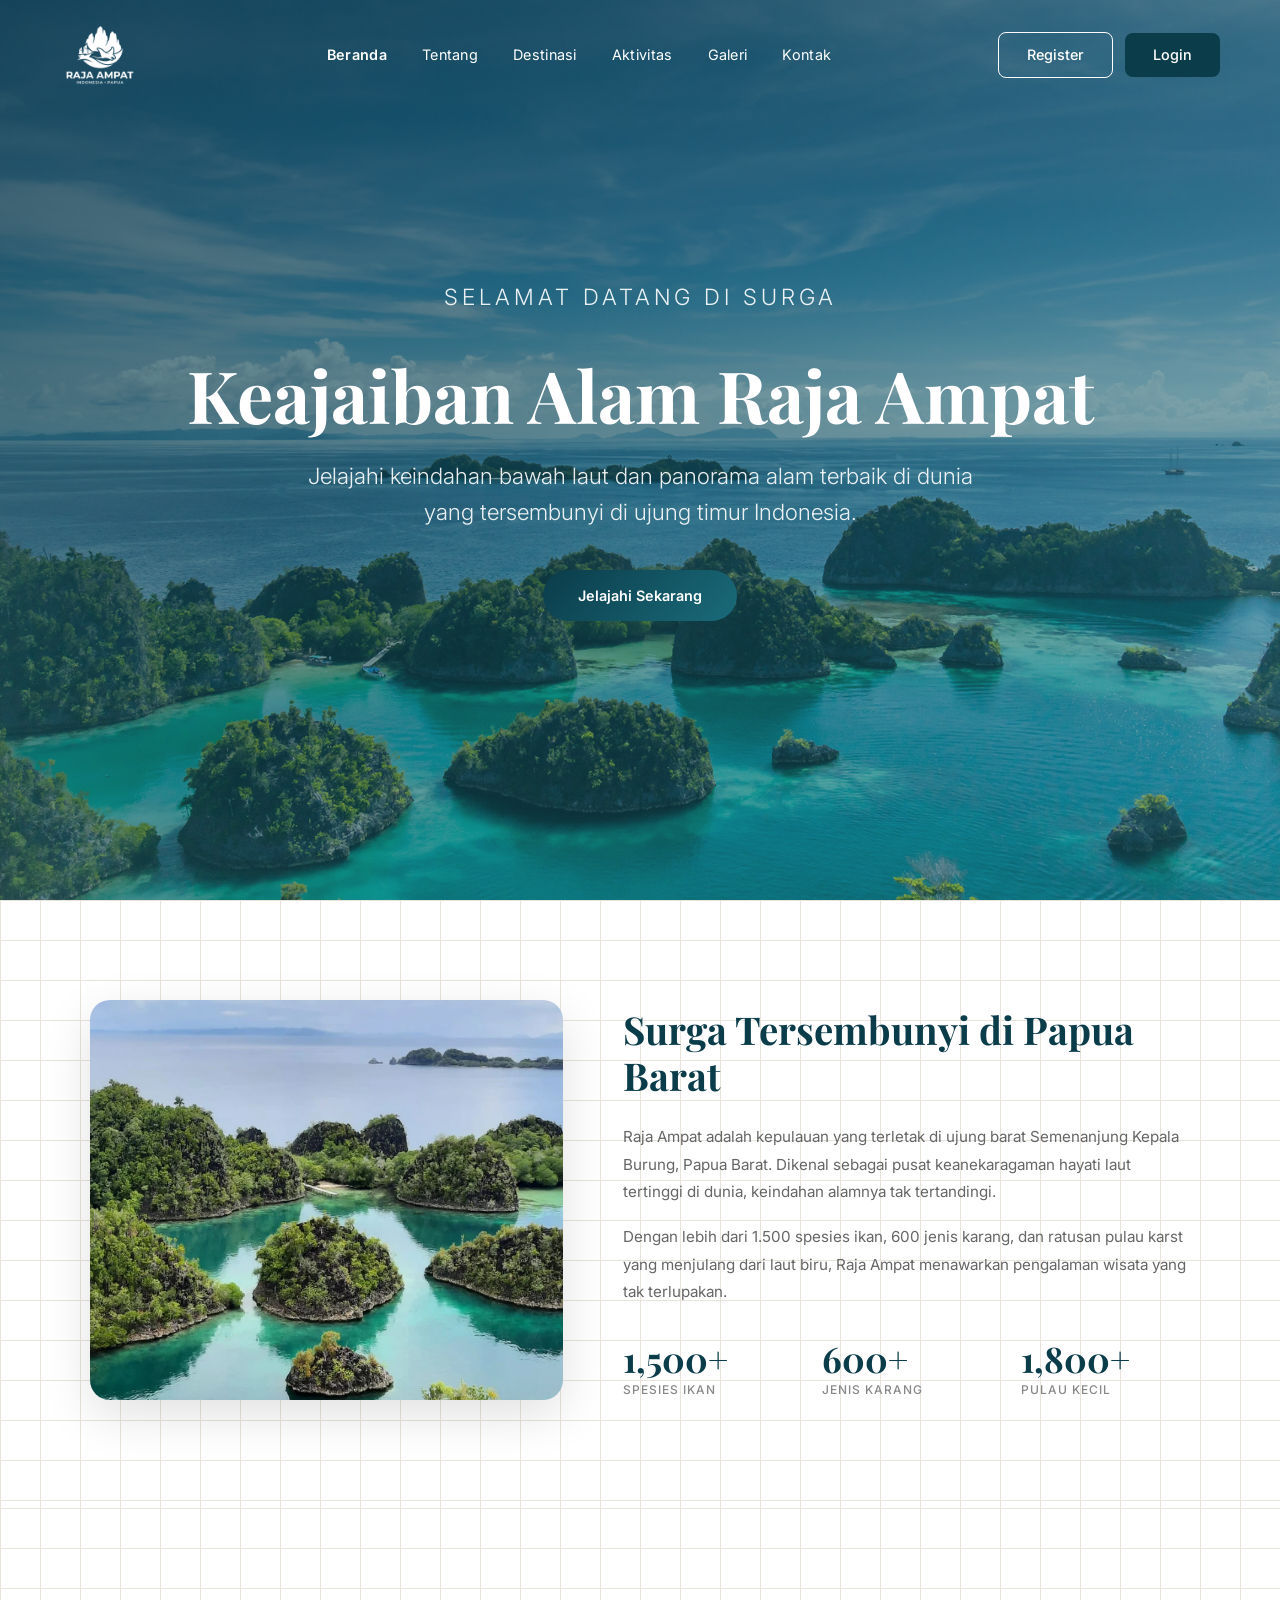
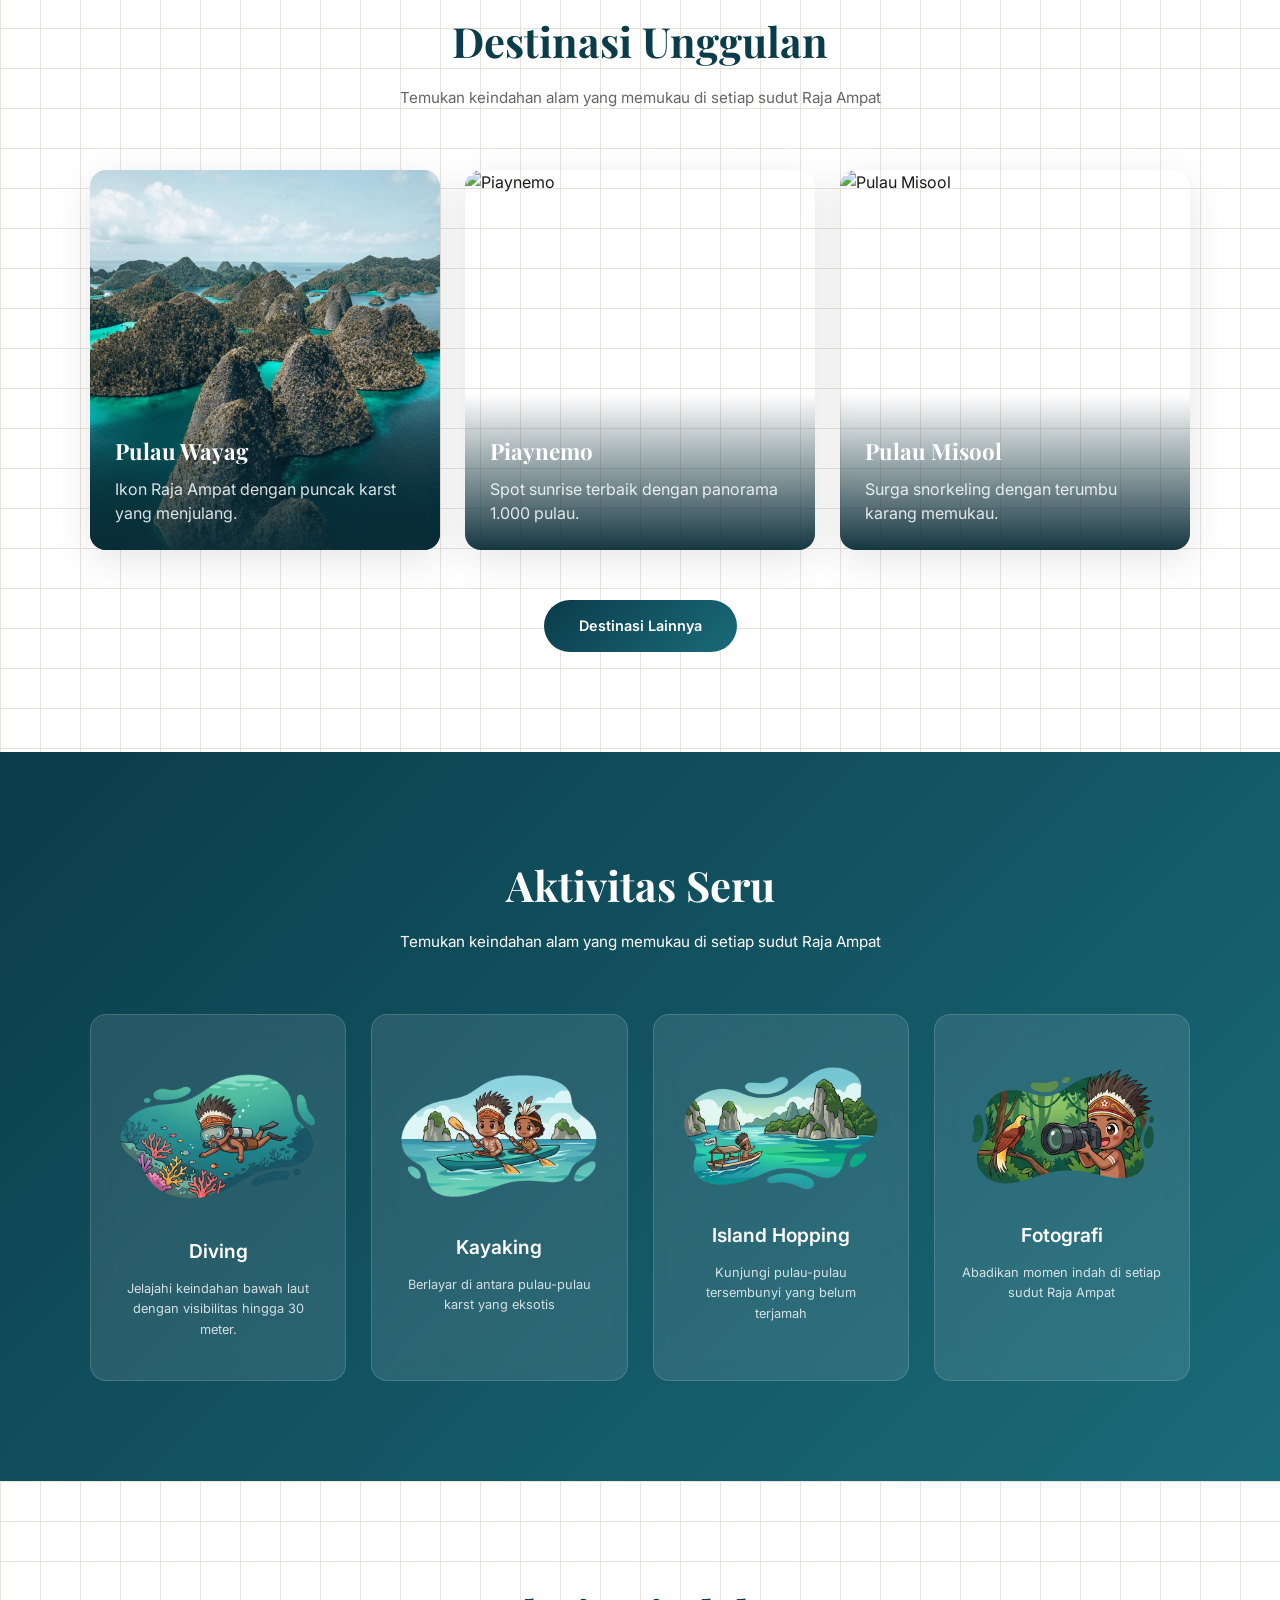
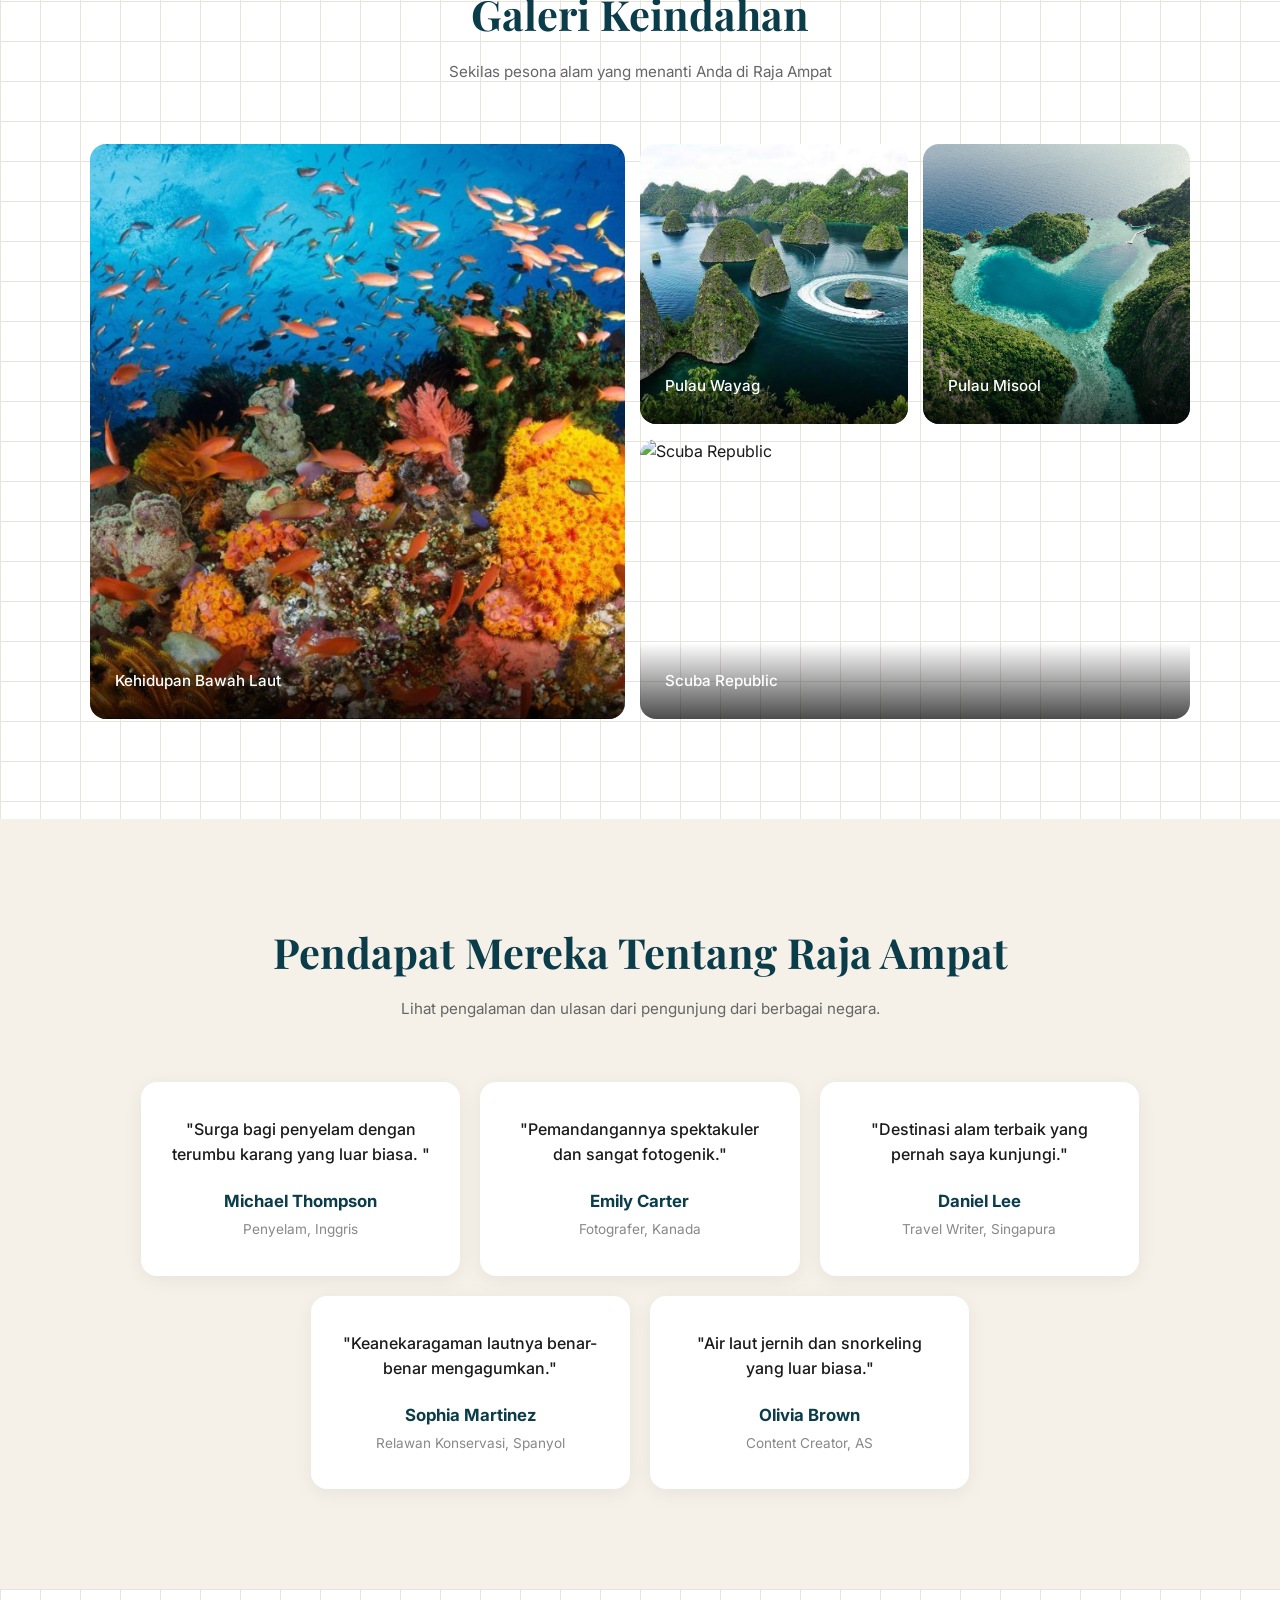
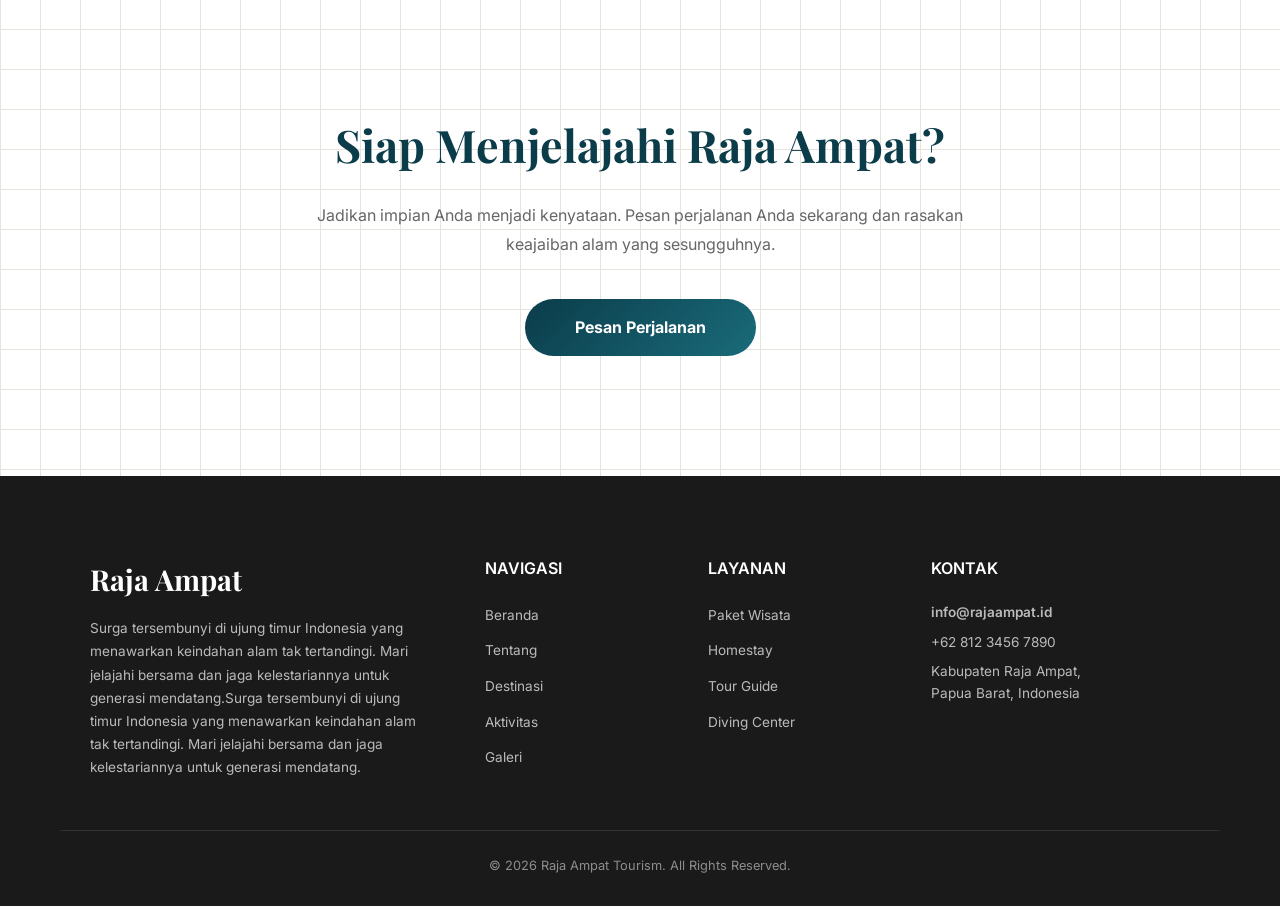
==== index.html @ fc56da35 "create a login and register menu" ====
<!DOCTYPE html>
<html lang="id">

<head>
    <meta charset="UTF-8">
    <meta name="viewport" content="width=device-width, initial-scale=1.0">
    <title>Raja Ampat - Keajaiban Alam Raja Ampat</title>
    <link rel="preconnect" href="https://fonts.googleapis.com">
    <link href="https://fonts.googleapis.com/css2?family=Inter:ital,opsz,wght@0,14..32,100..900;1,14..32,100..900&family=Playfair+Display:ital,wght@0,400..900;1,400..900&display=swap" rel="stylesheet">
    <link rel="stylesheet" href="https://cdnjs.cloudflare.com/ajax/libs/font-awesome/7.0.1/css/all.min.css" integrity="sha512-2SwdPD6INVrV/lHTZbO2nodKhrnDdJK9/kg2XD1r9uGqPo1cUbujc+IYdlYdEErWNu69gVcYgdxlmVmzTWnetw==" crossorigin="anonymous" referrerpolicy="no-referrer" />
    <link rel="stylesheet" href="./assets/css/index.css">
</head>

<body>
    <!-- NAVBAR -->
    <nav class="navbar" id="navbar">
        <div class="nav-logo">
            <img src="./assets/images/logo/logo.png" alt="Raja Ampat Logo">
        </div>
        <ul class="nav-links">
            <li><a href="#beranda" class="active">Beranda</a></li>
            <li><a href="#tentang">Tentang</a></li>
            <li><a href="#destinasi">Destinasi</a></li>
            <li><a href="#aktivitas">Aktivitas</a></li>
            <li><a href="#galeri">Galeri</a></li>
            <li><a href="#kontak">Kontak</a></li>
        </ul>
        <div class="nav-buttons">
    <a href="register.html" class="nav-btn nav-btn-register">Register</a>
    <a href="login.html" class="nav-btn nav-btn-login">Login</a>
</div>
    </nav>

    <!-- HERO SECTION -->
    <section class="hero" id="beranda">
        <div class="hero-content">
            <p class="hero-subtitle">Selamat Datang di Surga</p>
            <h1>Keajaiban Alam Raja Ampat</h1>
            <p>Jelajahi keindahan bawah laut dan panorama alam terbaik di dunia yang tersembunyi di ujung timur Indonesia.</p>
            <a href="#destinasi" class="btn-primary">Jelajahi Sekarang</a>
        </div>
    </section>

    <!-- ABOUT SECTION -->
    <section class="about grid-bg" id="tentang">
        <div class="about-container">
            <div class="about-image fade-in">
                <img src="./assets/images/photo/piaynemo-2.png" alt="Pulau Raja Ampat">
            </div>
            <div class="about-content fade-in">
                <h2>Surga Tersembunyi di Papua Barat</h2>
                <p>Raja Ampat adalah kepulauan yang terletak di ujung barat Semenanjung Kepala Burung, Papua Barat. Dikenal sebagai pusat keanekaragaman hayati laut tertinggi di dunia, keindahan alamnya tak tertandingi.</p>
                <p>Dengan lebih dari 1.500 spesies ikan, 600 jenis karang, dan ratusan pulau karst yang menjulang dari laut biru, Raja Ampat menawarkan pengalaman wisata yang tak terlupakan.</p>
                <div class="stats-grid">
                    <div class="stat-item">
                        <span class="stat-number">1,500+</span>
                        <span class="stat-label">Spesies Ikan</span>
                    </div>
                    <div class="stat-item">
                        <span class="stat-number">600+</span>
                        <span class="stat-label">Jenis Karang</span>
                    </div>
                    <div class="stat-item">
                        <span class="stat-number">1,800+</span>
                        <span class="stat-label">Pulau Kecil</span>
                    </div>
                </div>
            </div>
        </div>
    </section>

    <!-- DESTINATIONS SECTION -->
    <section class="destinations grid-bg" id="destinasi">
        <div class="section-header fade-in">
            <h2>Destinasi Unggulan</h2>
            <p>Temukan keindahan alam yang memukau di setiap sudut Raja Ampat</p>
        </div>
        <div class="destinations-grid">
            <div class="destination-card fade-in">
                <img src="./assets/images/photo/pulau-wayag.png" alt="Pulau Wayag">
                <div class="destination-overlay">
                    <h3 class="destination-title">Pulau Wayag</h3>
                    <p class="destination-desc">Ikon Raja Ampat dengan puncak karst yang menjulang.</p>
                </div>
            </div>
            <div class="destination-card fade-in">
                <img src="./assets/images/photo/piaynemo.png" alt="Piaynemo">
                <div class="destination-overlay">
                    <h3 class="destination-title">Piaynemo</h3>
                    <p class="destination-desc">Spot sunrise terbaik dengan panorama 1.000 pulau.</p>
                </div>
            </div>
            <div class="destination-card fade-in">
                <img src="./assets/images/photo/pulau-misool.png" alt="Pulau Misool">
                <div class="destination-overlay">
                    <h3 class="destination-title">Pulau Misool</h3>
                    <p class="destination-desc">Surga snorkeling dengan terumbu karang memukau.</p>
                </div>
            </div>
        </div>
        <div class="destinations-btn fade-in">
            <a href="#" class="btn-primary">Destinasi Lainnya</a>
        </div>
    </section>

    <!-- ACTIVITIES SECTION -->
    <section class="activities" id="aktivitas">
        <div class="section-header fade-in">
            <h2>Aktivitas Seru</h2>
            <p>Temukan keindahan alam yang memukau di setiap sudut Raja Ampat</p>
        </div>
        <div class="activities-grid">
            <div class="activity-card fade-in">
                <div class="activity-icon">
                    <img src="./assets/images/illustration/diving.png" alt="Diving">
                </div>
                <h3 class="activity-title">Diving</h3>
                <p class="activity-desc">Jelajahi keindahan bawah laut dengan visibilitas hingga 30 meter.</p>
            </div>
            <div class="activity-card fade-in">
                <div class="activity-icon">
                    <img src="./assets/images/illustration/kayaking.png" alt="Kayaking">
                </div>
                <h3 class="activity-title">Kayaking</h3>
                <p class="activity-desc">Berlayar di antara pulau-pulau karst yang eksotis</p>
            </div>
            <div class="activity-card fade-in">
                <div class="activity-icon">
                    <img src="./assets/images/illustration/island-hopping.png" alt="Island Hopping">
                </div>
                <h3 class="activity-title">Island Hopping</h3>
                <p class="activity-desc">Kunjungi pulau-pulau tersembunyi yang belum terjamah</p>
            </div>
            <div class="activity-card fade-in">
                <div class="activity-icon">
                    <img src="./assets/images/illustration/fotografi.png" alt="Fotografi">
                </div>
                <h3 class="activity-title">Fotografi</h3>
                <p class="activity-desc">Abadikan momen indah di setiap sudut Raja Ampat</p>
            </div>
        </div>
    </section>

    <!-- GALLERY SECTION -->
    <section class="gallery grid-bg" id="galeri">
        <div class="section-header fade-in">
            <h2>Galeri Keindahan</h2>
            <p>Sekilas pesona alam yang menanti Anda di Raja Ampat</p>
        </div>
        <div class="gallery-grid">
            <div class="gallery-item large fade-in">
                <img src="./assets/images/photo/coral.png" alt="Kehidupan Bawah Laut">
                <div class="gallery-overlay">
                    <span>Kehidupan Bawah Laut</span>
                </div>
            </div>
            <div class="gallery-item fade-in">
                <img src="./assets/images/photo/pulau-wayag-2.png" alt="Pulau Wayag">
                <div class="gallery-overlay">
                    <span>Pulau Wayag</span>
                </div>
            </div>
            <div class="gallery-item fade-in">
                <img src="./assets/images/photo/pulau-misool-2.png" alt="Pulau Misool">
                <div class="gallery-overlay">
                    <span>Pulau Misool</span>
                </div>
            </div>
            <div class="gallery-item wide fade-in">
                <img src="./assets/images/photo/scuba-republic.png" alt="Scuba Republic">
                <div class="gallery-overlay">
                    <span>Scuba Republic</span>
                </div>
            </div>
        </div>
    </section>

    <!-- TESTIMONIALS SECTION -->
    <section class="testimonials" id="testimoni">
        <div class="section-header fade-in">
            <h2>Pendapat Mereka Tentang Raja Ampat</h2>
            <p>Lihat pengalaman dan ulasan dari pengunjung dari berbagai negara.</p>
        </div>
        <div class="testimonials-grid">
            <div class="testimonial-card fade-in">
                <p class="testimonial-quote">"Surga bagi penyelam dengan terumbu karang yang luar biasa. "</p>
                <div class="testimonial-stars">
                    <i class="fa-solid fa-star"></i>
                    <i class="fa-solid fa-star"></i>
                    <i class="fa-solid fa-star"></i>
                    <i class="fa-solid fa-star"></i>
                    <i class="fa-solid fa-star"></i>
                </div>
                <p class="testimonial-name">Michael Thompson</p>
                <p class="testimonial-role">Penyelam, Inggris</p>
            </div>
            <div class="testimonial-card fade-in">
                <p class="testimonial-quote">"Pemandangannya spektakuler dan sangat fotogenik."</p>
                <div class="testimonial-stars">
                    <i class="fa-solid fa-star"></i>
                    <i class="fa-solid fa-star"></i>
                    <i class="fa-solid fa-star"></i>
                    <i class="fa-solid fa-star"></i>
                    <i class="fa-solid fa-star"></i>
                </div>
                <p class="testimonial-name">Emily Carter</p>
                <p class="testimonial-role">Fotografer, Kanada</p>
            </div>
            <div class="testimonial-card fade-in">
                <p class="testimonial-quote">"Destinasi alam terbaik yang pernah saya kunjungi."</p>
                <div class="testimonial-stars">
                    <i class="fa-solid fa-star"></i>
                    <i class="fa-solid fa-star"></i>
                    <i class="fa-solid fa-star"></i>
                    <i class="fa-solid fa-star"></i>
                    <i class="fa-solid fa-star"></i>
                </div>
                <p class="testimonial-name">Daniel Lee</p>
                <p class="testimonial-role">Travel Writer, Singapura</p>
            </div>
            <div class="testimonial-card fade-in">
                <p class="testimonial-quote">"Keanekaragaman lautnya benar-benar mengagumkan."</p>
                <div class="testimonial-stars">
                    <i class="fa-solid fa-star"></i>
                    <i class="fa-solid fa-star"></i>
                    <i class="fa-solid fa-star"></i>
                    <i class="fa-solid fa-star"></i>
                    <i class="fa-solid fa-star unfilled"></i>
                </div>
                <p class="testimonial-name">Sophia Martinez</p>
                <p class="testimonial-role">Relawan Konservasi, Spanyol</p>
            </div>
            <div class="testimonial-card fade-in">
                <p class="testimonial-quote">"Air laut jernih dan snorkeling yang luar biasa."</p>
                <div class="testimonial-stars">
                    <i class="fa-solid fa-star"></i>
                    <i class="fa-solid fa-star"></i>
                    <i class="fa-solid fa-star"></i>
                    <i class="fa-solid fa-star"></i>
                    <i class="fa-solid fa-star"></i>
                </div>
                <p class="testimonial-name">Olivia Brown</p>
                <p class="testimonial-role">Content Creator, AS</p>
            </div>
        </div>
    </section>

    <!-- CTA SECTION -->
    <section class="cta grid-bg" id="pesan">
        <div class="cta-content">
            <h2>Siap Menjelajahi Raja Ampat?</h2>
            <p>Jadikan impian Anda menjadi kenyataan. Pesan perjalanan Anda sekarang dan rasakan keajaiban alam yang sesungguhnya.</p>
            <a href="#kontak" class="cta-btn">Pesan Perjalanan</a>
        </div>
    </section>

    <!-- FOOTER -->
    <footer class="footer" id="kontak">
        <div class="footer-grid">
            <div class="footer-brand">
                <h3>Raja Ampat</h3>
                <p>Surga tersembunyi di ujung timur Indonesia yang menawarkan keindahan alam tak tertandingi. Mari jelajahi bersama dan jaga kelestariannya untuk generasi mendatang.Surga tersembunyi di ujung timur Indonesia yang menawarkan keindahan alam tak tertandingi. Mari jelajahi bersama dan jaga kelestariannya untuk generasi mendatang.</p>
            </div>
            <div class="footer-links">
                <h4>NAVIGASI</h4>
                <ul>
                    <li><a href="#beranda">Beranda</a></li>
                    <li><a href="#tentang">Tentang</a></li>
                    <li><a href="#destinasi">Destinasi</a></li>
                    <li><a href="#aktivitas">Aktivitas</a></li>
                    <li><a href="#galeri">Galeri</a></li>
                </ul>
            </div>
            <div class="footer-links">
                <h4>LAYANAN</h4>
                <ul>
                    <li><a href="#">Paket Wisata</a></li>
                    <li><a href="#">Homestay</a></li>
                    <li><a href="#">Tour Guide</a></li>
                    <li><a href="#">Diving Center</a></li>
                </ul>
            </div>
            <div class="footer-contact">
                <h4>KONTAK</h4>
                <p><a href="mailto:info@rajaampat.id">info@rajaampat.id</a></p>
                <p>+62 812 3456 7890</p>
                <p>Kabupaten Raja Ampat,<br>Papua Barat, Indonesia</p>
            </div>
        </div>
        <div class="footer-bottom">
            <p>&copy; 2026 Raja Ampat Tourism. All Rights Reserved.</p>
        </div>
    </footer>

    <script>
        // Navbar scroll effect
        const navbar = document.getElementById('navbar');
        window.addEventListener('scroll', () => {
            if (window.scrollY > 50) {
                navbar.classList.add('scrolled');
            } else {
                navbar.classList.remove('scrolled');
            }
        });

        // Smooth scroll
        document.querySelectorAll('a[href^="#"]').forEach(anchor => {
            anchor.addEventListener('click', function(e) {
                e.preventDefault();
                const target = document.querySelector(this.getAttribute('href'));
                if (target) {
                    target.scrollIntoView({
                        behavior: 'smooth',
                        block: 'start'
                    });
                }
            });
        });

        // Fade in animation on scroll
        const observerOptions = {
            threshold: 0.1,
            rootMargin: '0px 0px -50px 0px'
        };

        const observer = new IntersectionObserver((entries) => {
            entries.forEach(entry => {
                if (entry.isIntersecting) {
                    entry.target.classList.add('visible');
                }
            });
        }, observerOptions);

        document.querySelectorAll('.fade-in').forEach(el => {
            observer.observe(el);
        });
    </script>
    <script src="./assets/js/auth.js"></script>
</body>

</html>
---- assets/css/index.css ----
:root {
    --primary-dark: #0B3C4A;
    --primary: #1A6B7A;
    --accent: #F8BD05;
    --white: #ffffff;
    --bg-cream: #F5F0E8;
    --grid-line: #e8e4dc;
    --text-dark: #1a1a1a;
    --text-gray: #666666;
    --text-light: #888888;
}

* {
    margin: 0;
    padding: 0;
    box-sizing: border-box;
}

body {
    font-family: 'Inter', sans-serif;
    color: var(--text-dark);
    line-height: 1.6;
    overflow-x: hidden;
    background: var(--white);
}

h1, h2, h3, h4 {
    font-family: 'Playfair Display', serif;
}

/* ===== GRID BACKGROUND PATTERN ===== */
.grid-bg {
    position: relative;
    background-color: var(--white);
    background-image:
        linear-gradient(var(--grid-line) 1px, transparent 1px),
        linear-gradient(90deg, var(--grid-line) 1px, transparent 1px);
    background-size: 40px 40px;
}

/* ===== NAVBAR ===== */
.navbar {
    position: fixed;
    top: 0;
    left: 0;
    width: 100%;
    z-index: 1000;
    padding: 15px 60px;
    display: flex;
    justify-content: space-between;
    align-items: center;
    transition: all 0.4s ease;
    background: transparent;
}

.navbar.scrolled {
    background: var(--white);
    padding: 12px 60px;
    box-shadow: 0 2px 20px rgba(0, 0, 0, 0.08);
}

.nav-logo {
    display: flex;
    align-items: center;
    gap: 12px;
    width: 100px;
}

.nav-logo img {
    height: 80px;
    width: auto;
    filter: brightness(0) invert(1);
    transition: all 0.3s ease-in-out;
}

.navbar.scrolled .nav-logo img {
    filter: none;
}

.nav-links {
    display: flex;
    gap: 35px;
    list-style: none;
    align-items: center;
}

.nav-links a {
    color: var(--white);
    text-decoration: none;
    font-size: 0.9rem;
    font-weight: 400;
    letter-spacing: 0.3px;
    position: relative;
    transition: color 0.3s ease;
}

.navbar.scrolled .nav-links a {
    color: var(--text-dark);
}

.nav-links a:hover {
    color: var(--text-light);
}

.nav-links a.active {
    font-weight: 600;
    color: var(--white);
}

.navbar.scrolled .nav-links a.active {
    color: var(--text-dark);
    font-weight: 600;
}

.nav-buttons {
    display: flex;
    gap: 12px;
    align-items: center;
}

.nav-btn {
    padding: 10px 28px;
    border-radius: 8px;
    text-decoration: none;
    font-size: 0.9rem;
    font-weight: 500;
    transition: all 0.3s ease;
    border: none;
    cursor: pointer;
}

.nav-btn-register {
    background: transparent;
    color: var(--white);
    border: 1.5px solid var(--white);
}

.navbar.scrolled .nav-btn-register {
    color: var(--primary-dark);
    border-color: var(--primary-dark);
}

.nav-btn-register:hover {
    background: var(--white);
    color: var(--primary-dark);
}

.navbar.scrolled .nav-btn-register:hover {
    background: var(--primary-dark);
    color: var(--white);
}

.nav-btn-login {
    background: var(--primary-dark);
    color: var(--white);
}

.navbar.scrolled .nav-btn-login {
    background: var(--primary-dark);
    color: var(--white);
}

.nav-btn-login:hover {
    background: var(--primary);
    transform: translateY(-2px);
}

/* ===== HERO SECTION ===== */
.hero {
    height: 100vh;
    background: linear-gradient(135deg, rgba(11, 60, 74, 0.7), rgba(26, 107, 122, 0.5)), url('../images/photo/piaynemo-3.png') center/cover;
    display: flex;
    align-items: center;
    justify-content: center;
    text-align: center;
    position: relative;
}

.hero-content {
    color: var(--white);
    max-width: 1000px;
    padding: 0 2rem;
    animation: fadeInUp 1s ease;
}

@keyframes fadeInUp {
    from {
        opacity: 0;
        transform: translateY(30px);
    }
    to {
        opacity: 1;
        transform: translateY(0);
    }
}

.hero-subtitle {
    font-size: 0.85rem;
    letter-spacing: 4px;
    text-transform: uppercase;
    margin-bottom: 1.5rem;
    opacity: 0.9;
}

.hero h1 {
    font-family: 'Playfair Display', serif;
    font-size: clamp(2.5rem, 6vw, 4.5rem);
    font-weight: 700;
    line-height: 1.1;
    margin-bottom: 1.5rem;
}

.hero p {
    font-size: 1.4rem;
    font-weight: 300;
    opacity: 0.9;
    max-width: 700px;
    margin: 0 auto 2.5rem;
}

section {
    padding: 6rem 5%;
}

/* ===== ABOUT SECTION ===== */
.about {
    padding: 100px 60px;
}

.about-container {
    max-width: 1100px;
    margin: 0 auto;
    display: grid;
    grid-template-columns: 1fr 1.2fr;
    gap: 60px;
    align-items: center;
}

.about-image {
    position: relative;
}

.about-image img {
    width: 100%;
    height: 400px;
    object-fit: cover;
    border-radius: 20px;
    box-shadow: 0 15px 50px rgba(0, 0, 0, 0.12);
}

.about-content h2 {
    font-size: 2.4rem;
    color: var(--primary-dark);
    margin-bottom: 25px;
    line-height: 1.2;
    font-weight: 700;
}

.about-content p {
    color: var(--text-gray);
    font-size: 0.95rem;
    line-height: 1.8;
    margin-bottom: 18px;
}

.stats-grid {
    display: grid;
    grid-template-columns: repeat(auto-fit, minmax(120px, 1fr));
    gap: 30px;
    margin-top: 35px;
}

.stat-item {
    text-align: left;
}

.stat-number {
    font-family: 'Playfair Display', serif;
    font-size: 2.2rem;
    font-weight: 700;
    color: var(--primary-dark);
    display: block;
    line-height: 1;
}

.stat-label {
    font-size: 0.75rem;
    color: var(--text-light);
    text-transform: uppercase;
    letter-spacing: 1px;
    margin-top: 8px;
    font-weight: 500;
}

/* ===== DESTINATIONS SECTION ===== */
.destinations {
    padding: 100px 60px;
}

.section-header {
    text-align: center;
    margin-bottom: 60px;
}

.section-header h2 {
    font-size: 2.6rem;
    color: var(--primary-dark);
    margin-bottom: 12px;
    font-weight: 700;
}

.section-header p {
    color: var(--text-gray);
    font-size: 0.95rem;
    max-width: 600px;
    margin: 0 auto;
}

.destinations-grid {
    max-width: 1100px;
    margin: 0 auto;
    display: grid;
    grid-template-columns: repeat(3, 1fr);
    gap: 25px;
}

.destination-card {
    position: relative;
    border-radius: 16px;
    overflow: hidden;
    height: 380px;
    cursor: pointer;
    box-shadow: 0 10px 40px rgba(0, 0, 0, 0.1);
    transition: transform 0.3s ease;
}

.destination-card:hover {
    transform: translateY(-10px);
}

.destination-card img {
    width: 100%;
    height: 100%;
    object-fit: cover;
    transition: transform 0.5s ease;
}

.destination-card:hover img {
    transform: scale(1.1);
}

.destination-overlay {
    position: absolute;
    bottom: 0;
    left: 0;
    width: 100%;
    padding: 40px 25px 25px;
    background: linear-gradient(to top, rgba(10, 45, 55, 0.95) 0%, transparent 100%);
}

.destination-title {
    color: var(--white);
    font-size: 1.4rem;
    font-weight: 700;
    margin-bottom: 8px;
}

.destination-desc {
    color: rgba(255, 255, 255, 0.85);
    font-size: 1rem;
    line-height: 1.5;
}

.destinations-btn {
    text-align: center;
    margin-top: 50px;
}

.btn-primary {
    display: inline-block;
    background: linear-gradient(135deg, var(--primary-dark), var(--primary));
    color: var(--white);
    padding: 14px 35px;
    border-radius: 30px;
    text-decoration: none;
    font-weight: 600;
    font-size: 0.9rem;
    transition: all 0.3s ease-in-out;
}

.btn-primary:hover {
    transform: translateY(-3px);
    box-shadow: 0 10px 30px rgba(26, 74, 74, 0.3);
}

/* ===== ACTIVITIES SECTION ===== */
.activities {
    padding: 100px 60px;
    background: linear-gradient(135deg, var(--primary-dark) 0%, var(--primary) 100%);
    position: relative;
    overflow: hidden;
}

.activities .section-header h2,
.activities .section-header p {
    color: var(--white);
}

.activities-grid {
    max-width: 1100px;
    margin: 0 auto;
    display: grid;
    grid-template-columns: repeat(4, 1fr);
    gap: 25px;
}

.activity-card {
    background: rgba(255, 255, 255, 0.1);
    backdrop-filter: blur(10px);
    border-radius: 16px;
    padding: 40px 25px;
    text-align: center;
    border: 1px solid rgba(255, 255, 255, 0.15);
    transition: all 0.3s ease;
}

.activity-card:hover {
    background: rgba(255, 255, 255, 0.2);
    transform: translateY(-5px);
}

.activity-icon {
    width: 200px;
    margin: 0 auto 20px;
    overflow: hidden;
    display: flex;
    align-items: center;
    justify-content: center;
}

.activity-icon img {
    width: 100%;
    height: 100%;
    
}

.activity-title {
    font-family: 'Inter', sans-serif;
    color: var(--white);
    font-size: 1.2rem;
    font-weight: 600;
    margin-bottom: 12px;
}

.activity-desc {
    color: rgba(255, 255, 255, 0.8);
    font-size: 0.8rem;
    line-height: 1.6;
}

/* ===== GALLERY SECTION ===== */
.gallery {
    padding: 100px 60px;
}

.gallery-grid {
    max-width: 1100px;
    margin: 0 auto;
    display: grid;
    grid-template-columns: 2fr 1fr 1fr;
    grid-template-rows: 280px 280px;
    gap: 15px;
}

.gallery-item {
    position: relative;
    border-radius: 16px;
    overflow: hidden;
    cursor: pointer;
}

.gallery-item img {
    width: 100%;
    height: 100%;
    object-fit: cover;
    transition: transform 0.5s ease;
}

.gallery-item:hover img {
    transform: scale(1.05);
}

.gallery-item.large {
    grid-row: span 2;
}

.gallery-item.wide {
    grid-column: span 2;
}

.gallery-overlay {
    position: absolute;
    bottom: 0;
    left: 0;
    width: 100%;
    padding: 25px;
    background: linear-gradient(to top, rgba(0, 0, 0, 0.7) 0%, transparent 100%);
}

.gallery-overlay span {
    color: var(--white);
    font-size: 0.95rem;
    font-weight: 500;
}

/* ===== TESTIMONIALS SECTION ===== */
.testimonials {
    padding: 100px 60px;
    background: var(--bg-cream);
}

.testimonials-grid {
    max-width: 1000px;
    margin: 0 auto;
    display: flex;
    flex-wrap: wrap;
    justify-content: center;
    gap: 20px;
}

.testimonial-card {
    background: var(--white);
    padding: 35px 30px;
    border-radius: 16px;
    text-align: center;
    transition: all 0.3s ease;
    flex: 0 0 calc(33.333% - 14px);
    min-width: 280px;
    box-shadow: 0 4px 20px rgba(0, 0, 0, 0.06);
}

.testimonial-card:nth-child(4),
.testimonial-card:nth-child(5) {
    flex: 0 0 calc(33.333% - 14px);
}

.testimonial-card:hover {
    transform: translateY(-5px);
    box-shadow: 0 15px 40px rgba(0, 0, 0, 0.1);
}

.testimonial-quote {
    color: var(--text-dark);
    font-size: 1rem;
    line-height: 1.6;
    margin-bottom: 20px;
    font-weight: 500;
}

.testimonial-stars {
    color: var(--accent);
    font-size: 1.3rem;
    margin-bottom: 15px;
    letter-spacing: 3px;
}

.testimonial-stars .unfilled {
    color: var(--text-light);
}

.testimonial-name {
    font-weight: 700;
    color: var(--primary-dark);
    font-size: 1.05rem;
    margin-bottom: 4px;
}

.testimonial-role {
    font-size: 0.85rem;
    color: var(--text-light);
}

/* ===== CTA SECTION ===== */
.cta {
    padding: 120px 60px;
    text-align: center;
    position: relative;
    overflow: hidden;
}

.cta-content {
    position: relative;
    z-index: 2;
    max-width: 700px;
    margin: 0 auto;
}

.cta h2 {
    color: var(--primary-dark);
    font-size: 2.8rem;
    margin-bottom: 20px;
    font-weight: 700;
}

.cta p {
    color: var(--text-gray);
    font-size: 1rem;
    margin-bottom: 40px;
    line-height: 1.8;
}

.cta-btn {
    display: inline-block;
    background: linear-gradient(135deg, var(--primary-dark), var(--primary));
    color: var(--white);
    padding: 16px 50px;
    border-radius: 35px;
    text-decoration: none;
    font-weight: 700;
    font-size: 1rem;
    transition: all 0.3s ease-in-out;
}

.cta-btn:hover {
    transform: translateY(-3px);
    box-shadow: 0 15px 40px rgba(26, 74, 74, 0.3);
}

/* ===== FOOTER ===== */
.footer {
    background: var(--text-dark);
    padding: 80px 60px 30px;
    color: var(--white);
}

.footer-grid {
    max-width: 1100px;
    margin: 0 auto;
    display: grid;
    grid-template-columns: 2fr 1fr 1fr 1.5fr;
    gap: 50px;
    margin-bottom: 50px;
}

.footer-brand h3 {
    font-family: 'Playfair Display', serif;
    font-size: 1.8rem;
    margin-bottom: 15px;
}

.footer-brand p {
    color: rgba(255, 255, 255, 0.7);
    font-size: 0.85rem;
    line-height: 1.7;
}

.footer-links h4,
.footer-contact h4 {
    font-size: 1rem;
    margin-bottom: 20px;
    color: var(--white);
    font-family: 'Inter', sans-serif;
    font-weight: 600;
}

.footer-links ul {
    list-style: none;
}

.footer-links li {
    margin-bottom: 10px;
}

.footer-links a {
    color: rgba(255, 255, 255, 0.7);
    text-decoration: none;
    font-size: 0.85rem;
    transition: color 0.3s ease;
}

.footer-links a:hover {
    color: var(--primary);
}

.footer-contact p {
    color: rgba(255, 255, 255, 0.7);
    font-size: 0.85rem;
    margin-bottom: 8px;
}

.footer-contact a {
    color: rgba(255, 255, 255, 0.7);
    font-weight: 600;
    text-decoration: none;
}

.footer-bottom {
    border-top: 1px solid rgba(255, 255, 255, 0.1);
    padding-top: 25px;
    text-align: center;
    color: rgba(255, 255, 255, 0.5);
    font-size: 0.8rem;
}

/* ===== RESPONSIVE ===== */
@media (max-width: 1024px) {
    .hero-title { font-size: 3.5rem; }
    .about-container { grid-template-columns: 1fr; }
    .destinations-grid { grid-template-columns: repeat(2, 1fr); }
    .activities-grid { grid-template-columns: repeat(2, 1fr); }
    .gallery-grid { grid-template-columns: 1fr 1fr; grid-template-rows: auto; }
    .gallery-item.large { grid-row: span 1; }
    .testimonial-card,
    .testimonial-card:nth-child(4),
    .testimonial-card:nth-child(5) {
        flex: 0 0 calc(50% - 10px);
    }
    .footer-grid { grid-template-columns: 1fr 1fr; }
}

@media (max-width: 768px) {
    .navbar { padding: 15px 25px; }
    .navbar.scrolled { padding: 10px 25px; }
    .nav-links { display: none; }
    .nav-buttons { gap: 8px; }
    .nav-btn { padding: 8px 18px; font-size: 0.8rem; }
    .hero-title { font-size: 2.5rem; }
    .hero { min-height: 600px; }
    .about, .destinations, .activities, .gallery, .testimonials, .cta, .footer { padding: 60px 25px; }
    .stats-grid { gap: 20px; }
    .destinations-grid { grid-template-columns: 1fr; }
    .activities-grid { grid-template-columns: 1fr; }
    .gallery-grid { grid-template-columns: 1fr; grid-auto-rows: clamp(220px, 30vw, 280px); }
    .gallery-item.large,
    .gallery-item.wide { grid-column: span 1; grid-row: span 1; }
    .testimonial-card,
    .testimonial-card:nth-child(4),
    .testimonial-card:nth-child(5) {
        flex: 0 0 100%;
    }
    .footer-grid { grid-template-columns: 1fr; gap: 30px; }
    .cta h2 { font-size: 2rem; }
}

/* ===== ANIMATIONS ===== */
@keyframes fadeInUp {
    from { opacity: 0; transform: translateY(30px); }
    to { opacity: 1; transform: translateY(0); }
}

.fade-in {
    opacity: 0;
    transform: translateY(30px);
    transition: all 0.8s ease;
}

.fade-in.visible {
    opacity: 1;
    transform: translateY(0);
}
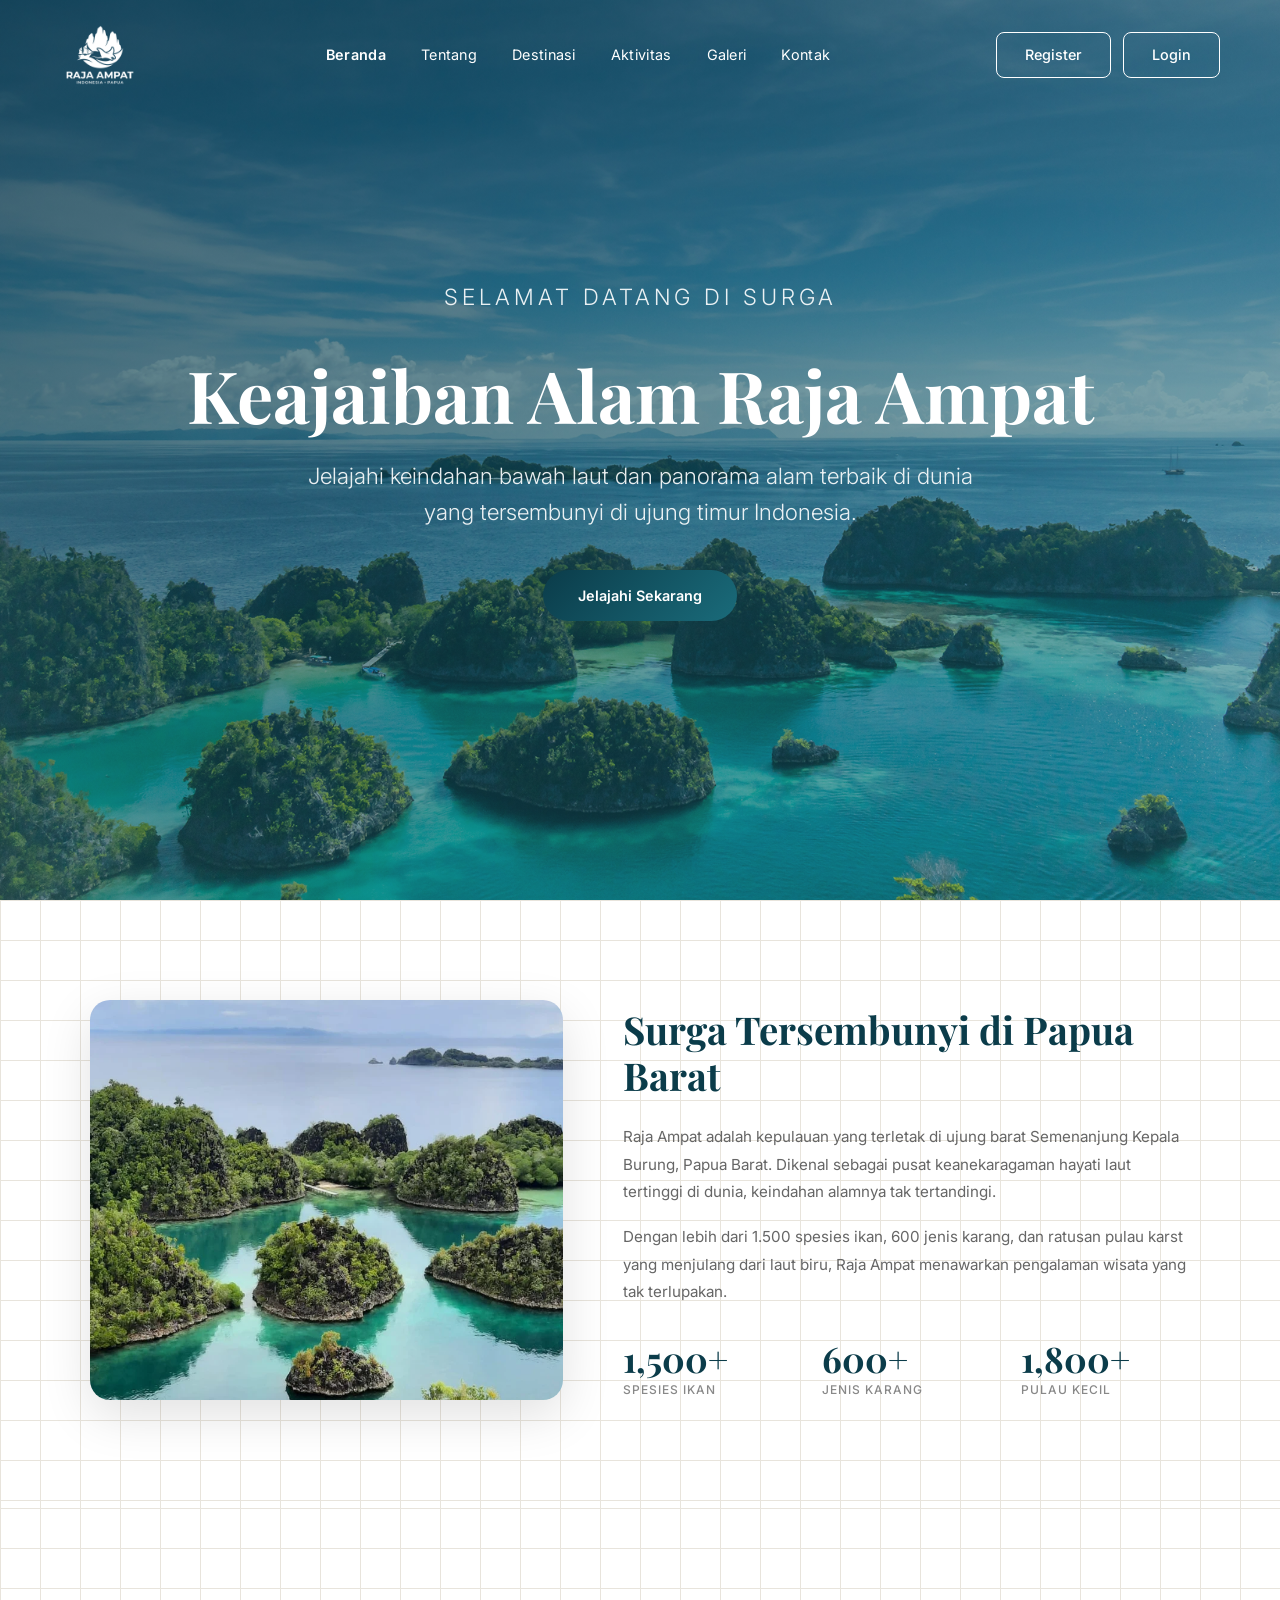
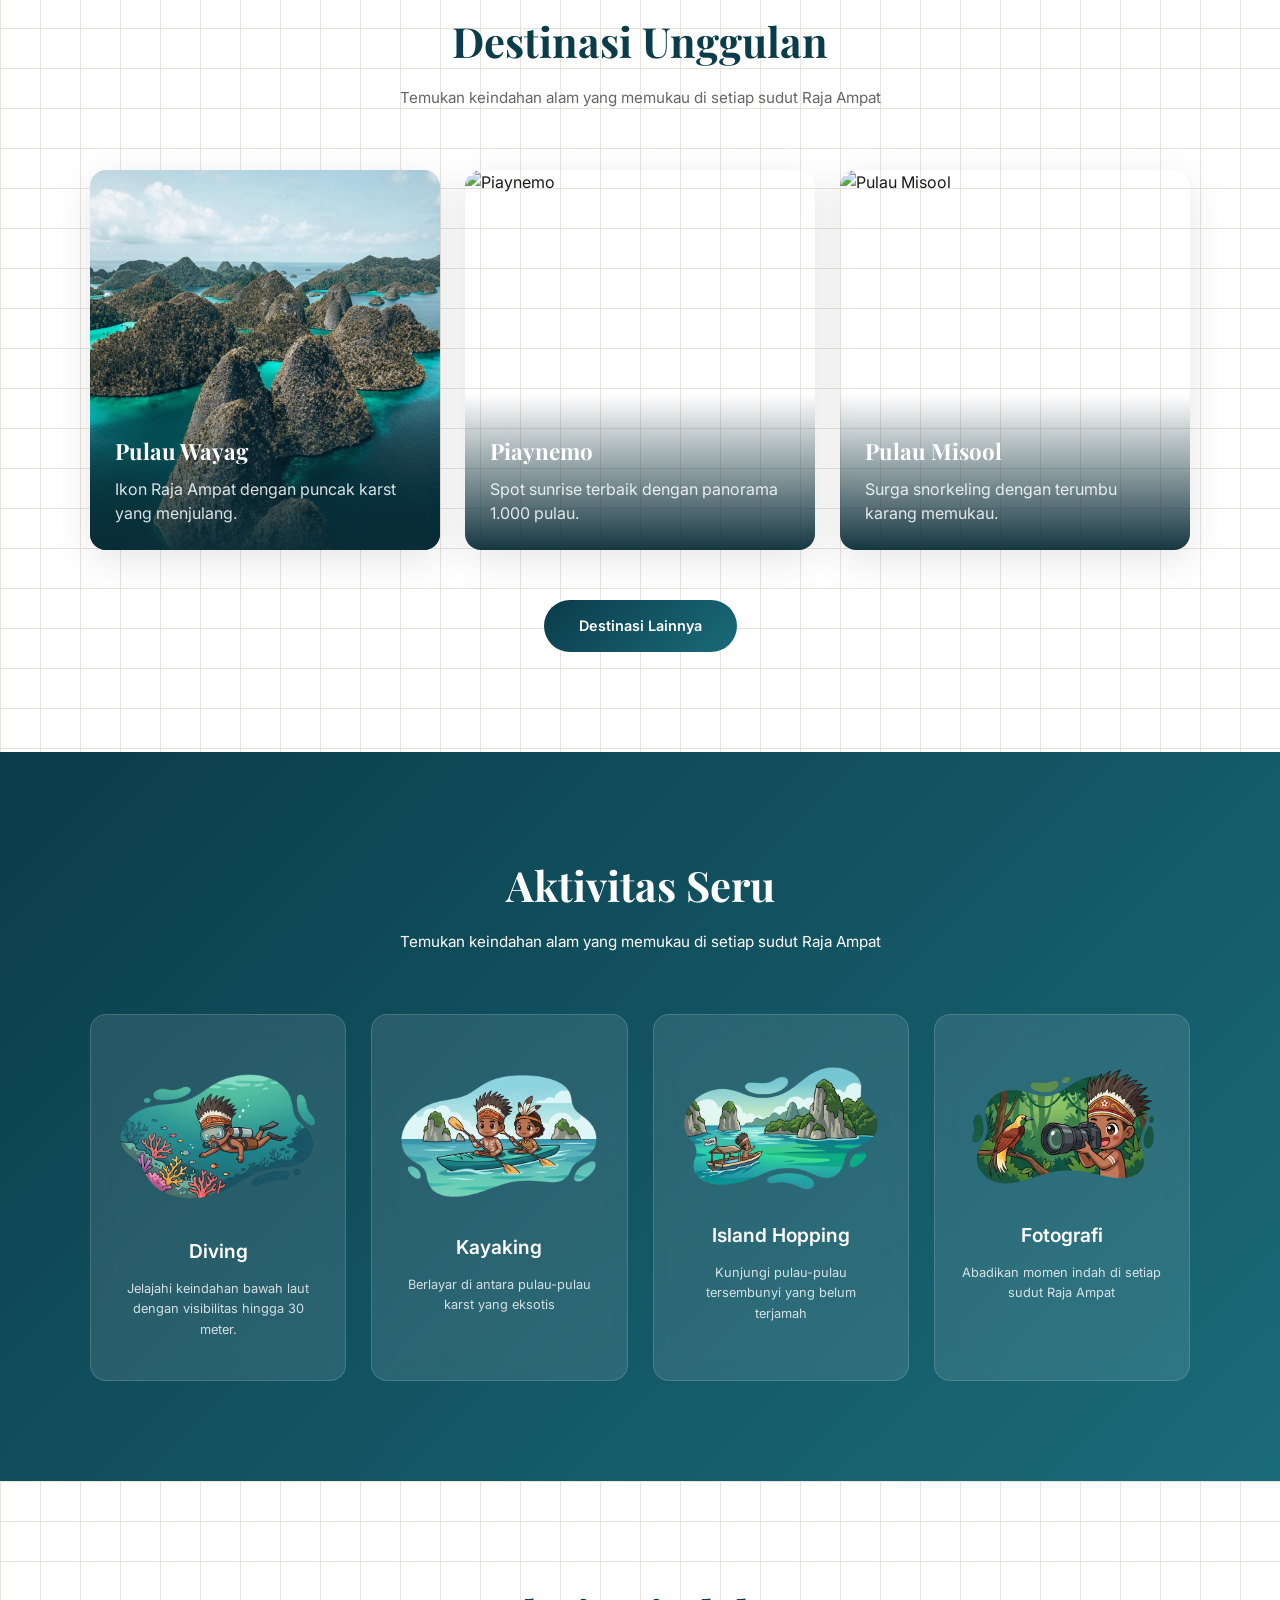
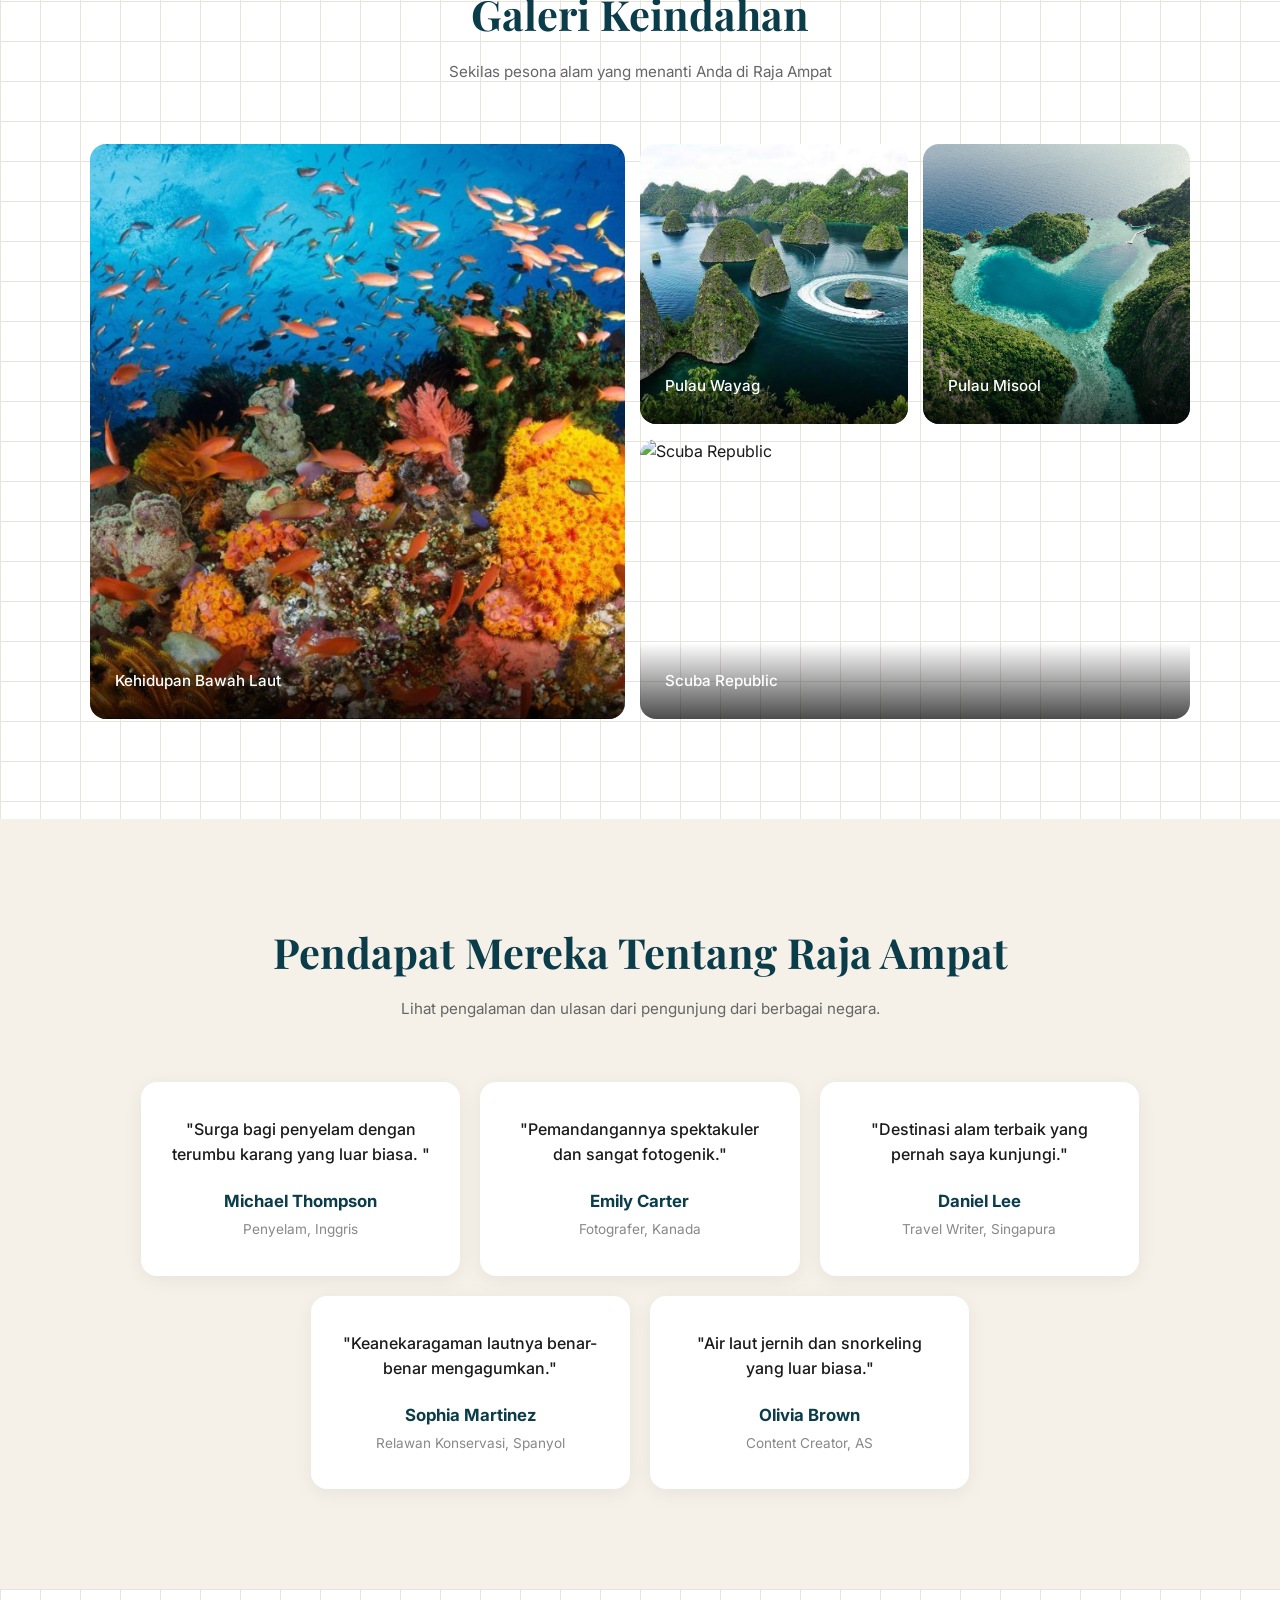
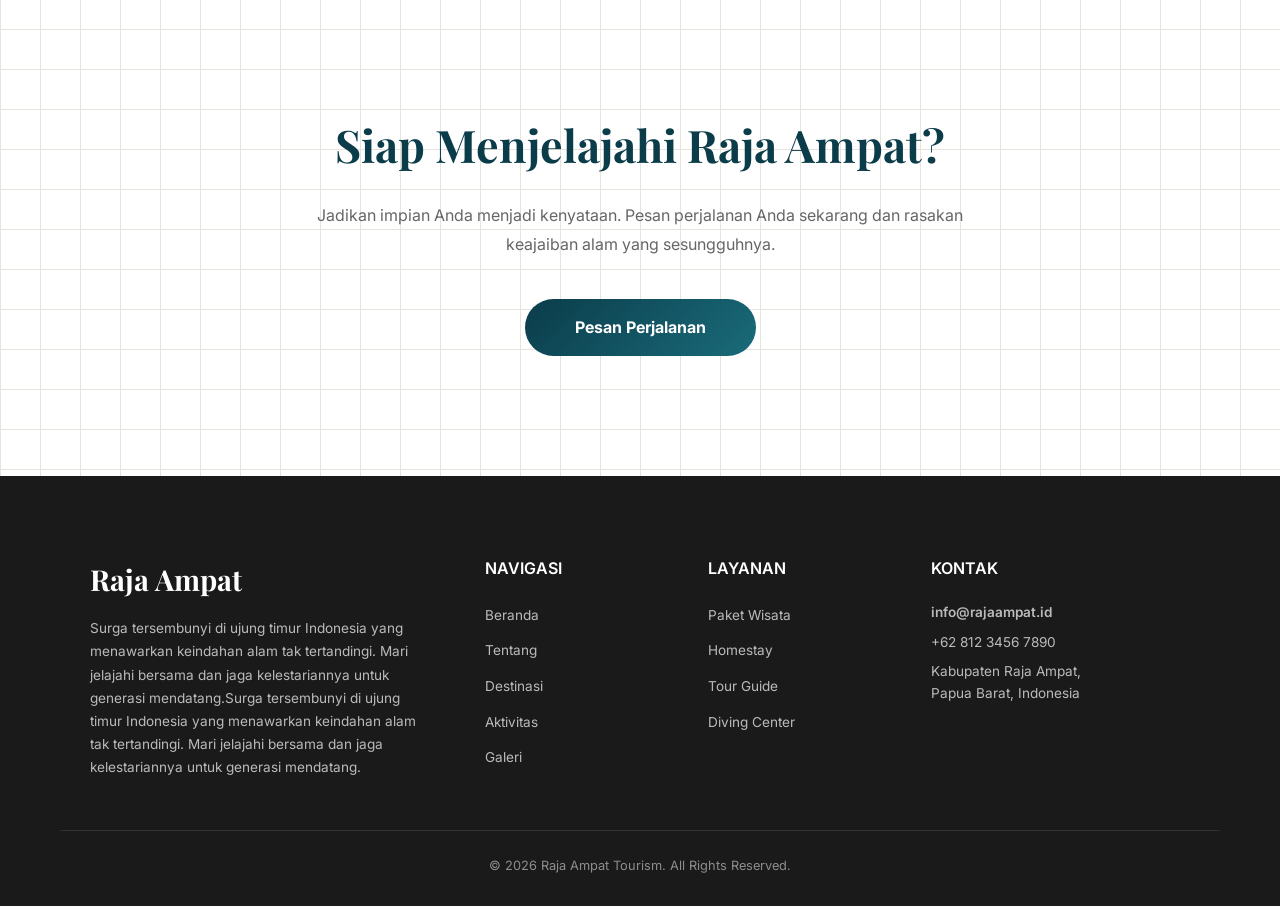
==== commit 11779d72: "create menu profile dan fixed bug navbar di menu login dan register" ====
--- a/index.html
+++ b/index.html
@@ -25,9 +25,9 @@
             <li><a href="#galeri">Galeri</a></li>
             <li><a href="#kontak">Kontak</a></li>
         </ul>
-        <div class="nav-buttons">
+        <div class="nav-buttons" id="navButtonsContainer">
     <a href="register.html" class="nav-btn nav-btn-register">Register</a>
-    <a href="login.html" class="nav-btn nav-btn-login">Login</a>
+    <a href="login.html" class="nav-btn nav-btn-register">Login</a>
 </div>
     </nav>
 
--- a/assets/css/index.css
+++ b/assets/css/index.css
@@ -164,6 +164,8 @@
     background: var(--primary);
     transform: translateY(-2px);
 }
+
+
 
 /* ===== HERO SECTION ===== */
 .hero {
@@ -757,4 +759,5 @@
 .fade-in.visible {
     opacity: 1;
     transform: translateY(0);
-}+}
+
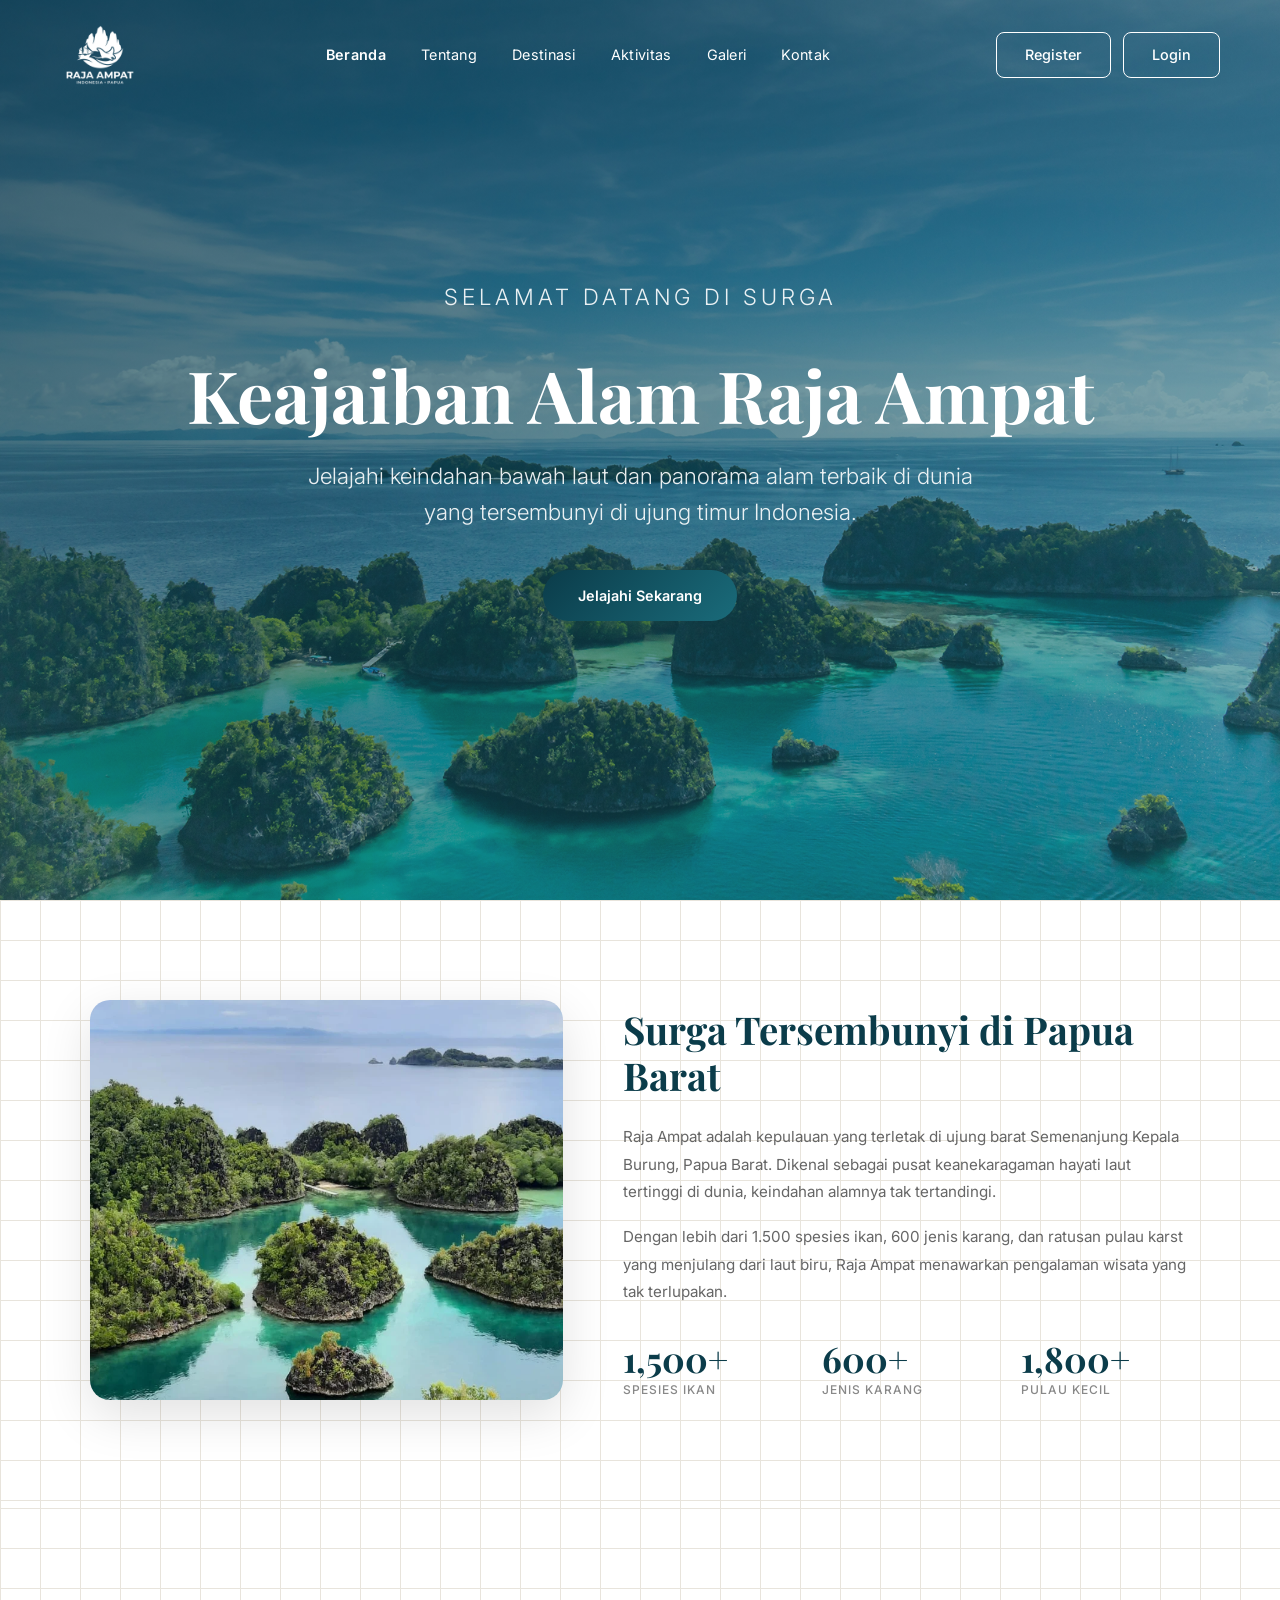
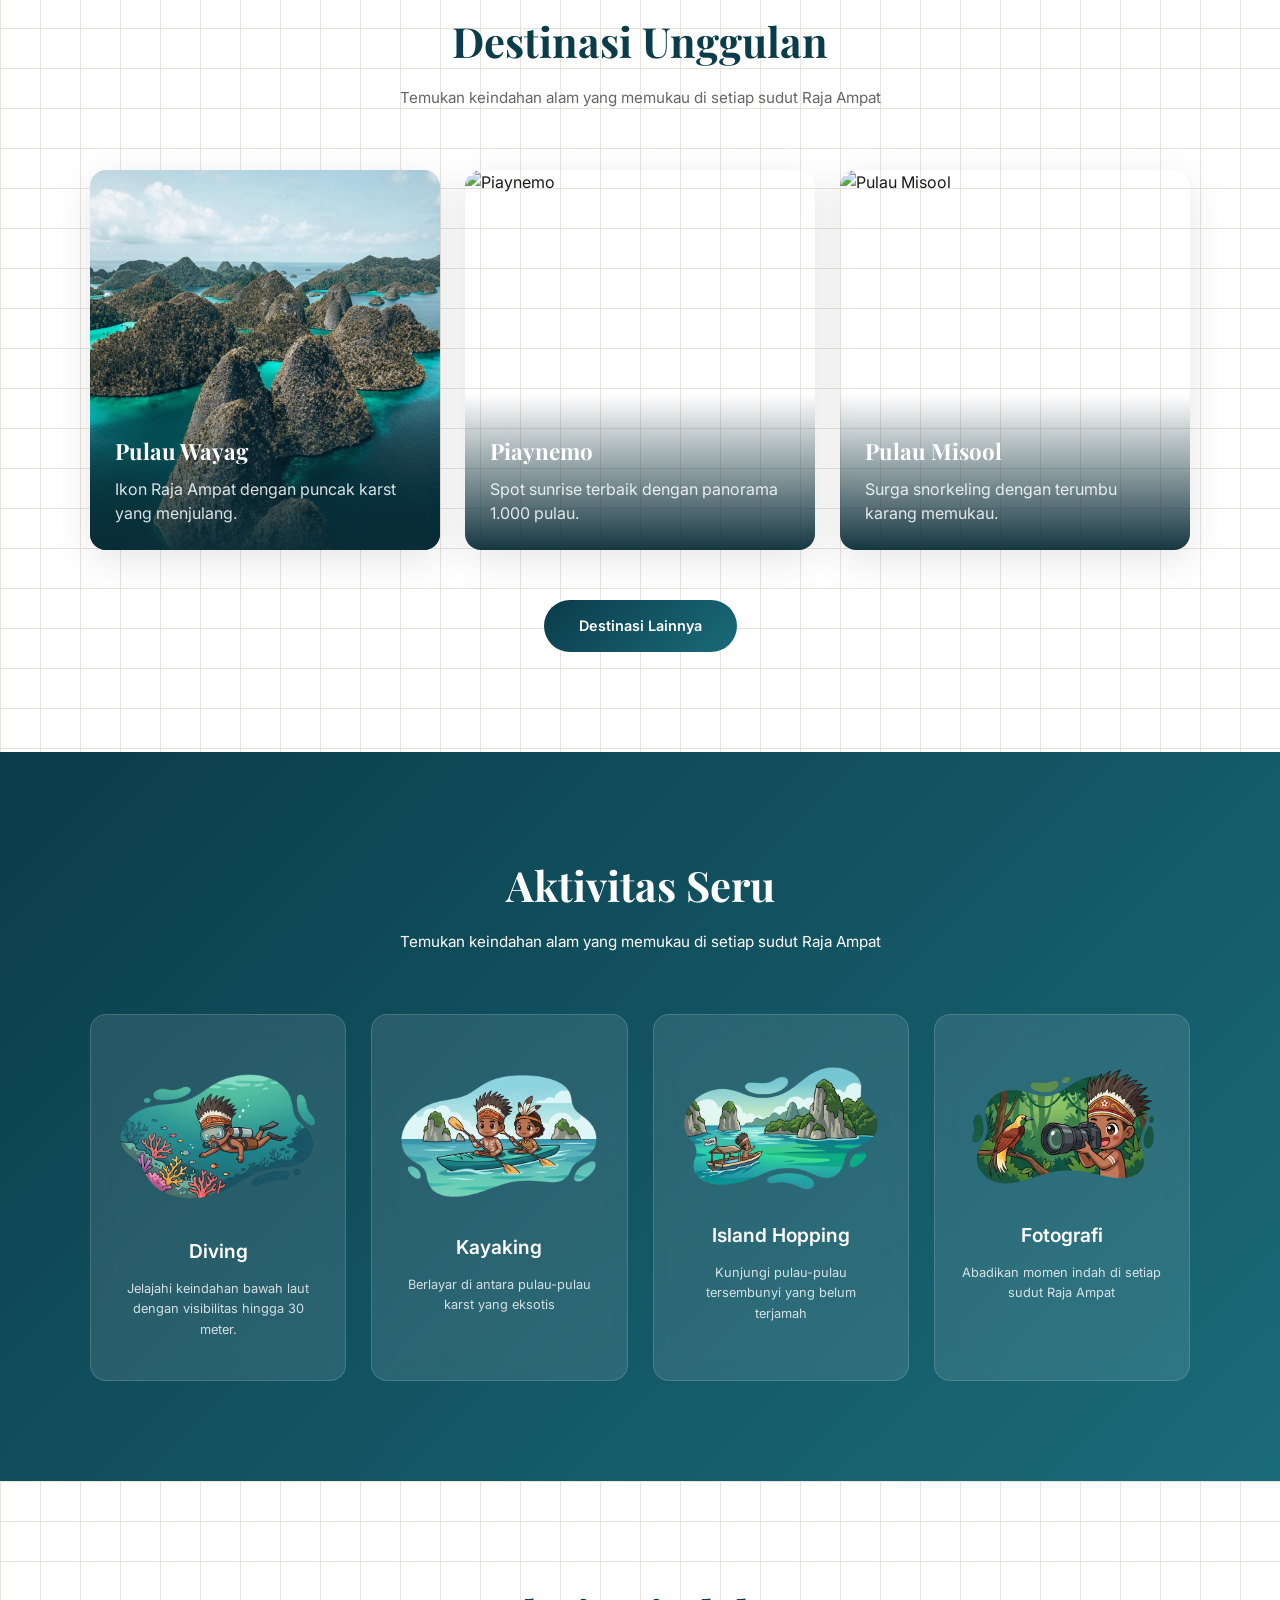
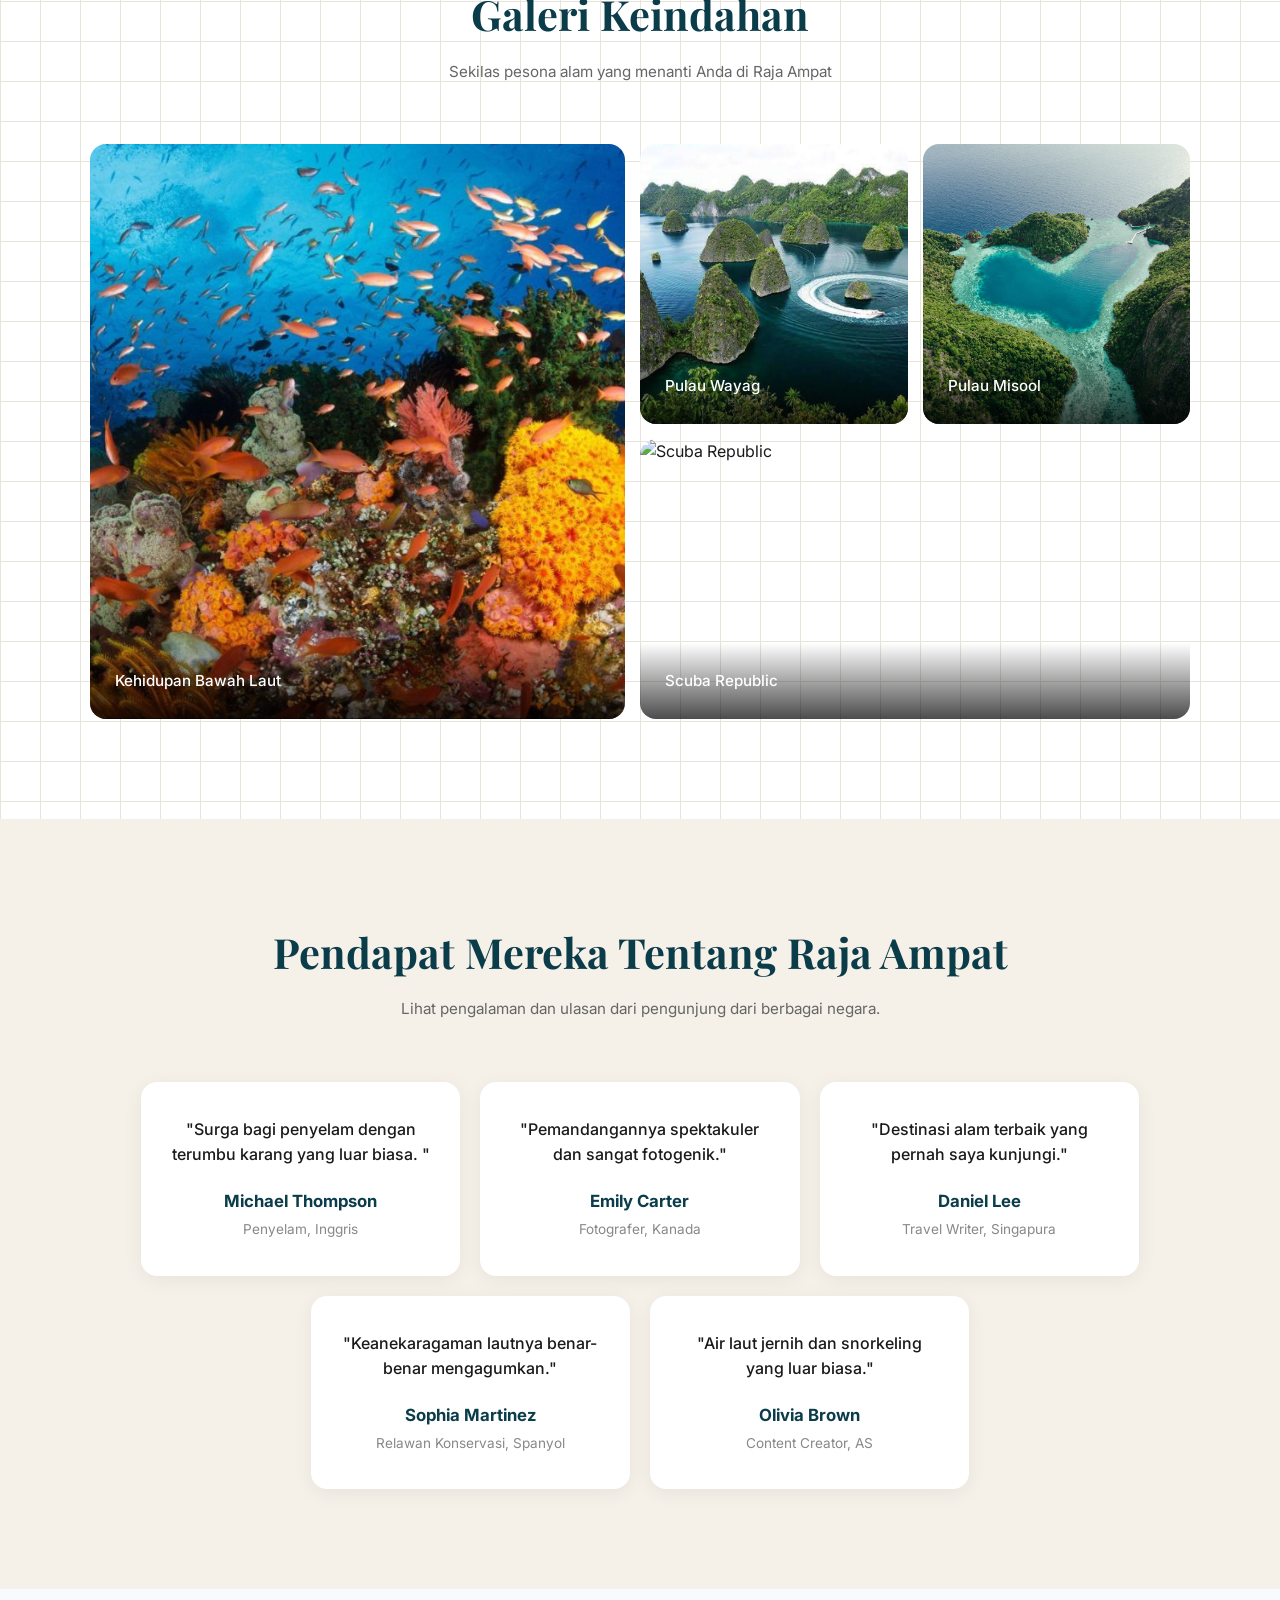
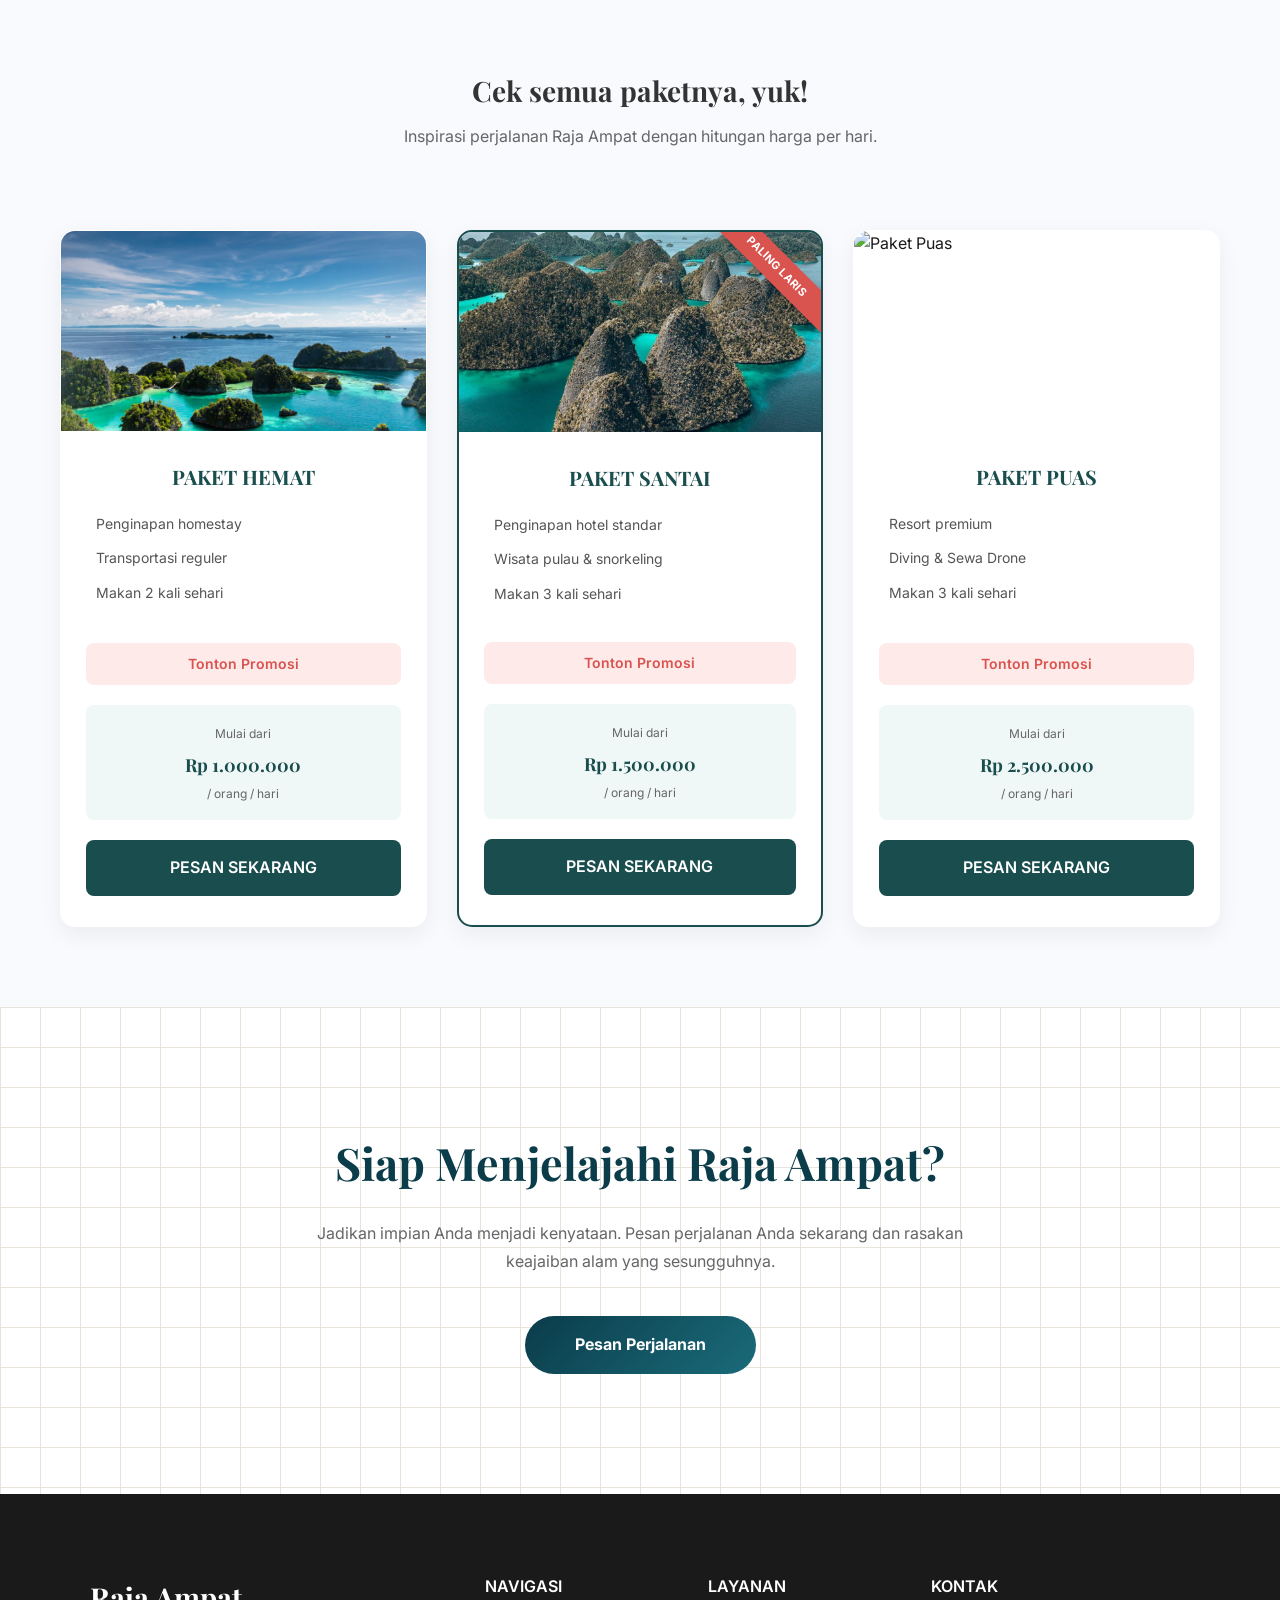
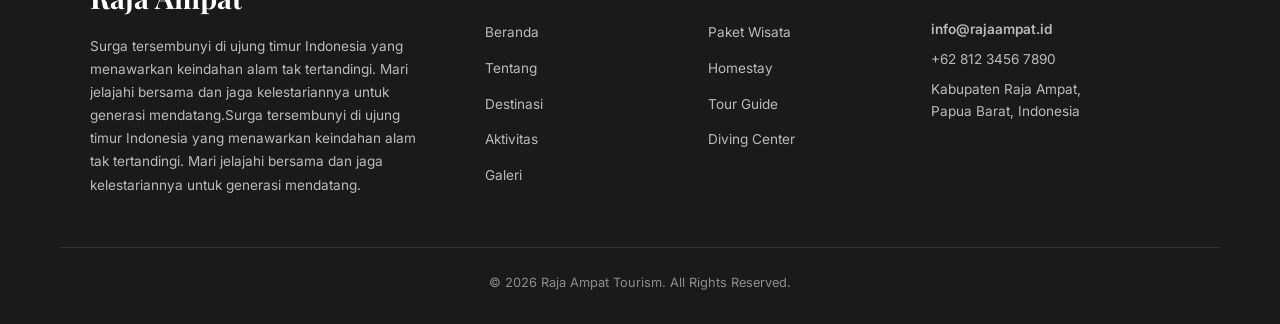
==== commit d5c1d4cc: "1. create menu order dan resume pesanan. 2. penambahan daftar paket di halaman utama. 3. integrasi o" ====
--- a/index.html
+++ b/index.html
@@ -245,6 +245,86 @@
         </div>
     </section>
 
+        <!-- PACKAGES SECTION -->
+    <section class="package-section" id="paket">
+    <div class="package-header">
+        <h2>Cek semua paketnya, yuk!</h2>
+        <p>Inspirasi perjalanan Raja Ampat dengan hitungan harga per hari.</p>
+    </div>
+
+    <div class="package-grid">
+        <div class="package-card">
+            <img src="./assets/images/photo/piaynemo-3.png" alt="Paket Hemat" class="package-img">
+            <div class="package-content">
+                <h3 class="package-title">PAKET HEMAT</h3>
+                <ul class="package-features">
+                    <li><i class="fas fa-check-circle"></i> Penginapan homestay</li>
+                    <li><i class="fas fa-check-circle"></i> Transportasi reguler</li>
+                    <li><i class="fas fa-check-circle"></i> Makan 2 kali sehari</li>
+                </ul>
+                
+                <a href="https://youtube.com/watch?v=contoh_video" target="_blank" class="btn-youtube">
+                    <i class="fab fa-youtube"></i> Tonton Promosi
+                </a>
+
+                <div class="package-price">
+                    <span>Mulai dari</span>
+                    <h4>Rp 1.000.000</h4>
+                    <span class="price-suffix">/ orang / hari</span>
+                </div>
+                <a href="order.html" class="btn-buy">PESAN SEKARANG</a>
+            </div>
+        </div>
+
+        <div class="package-card popular-card">
+            <div class="popular-badge">Paling Laris</div>
+            <img src="./assets/images/photo/pulau-wayag.png" alt="Paket Santai" class="package-img">
+            <div class="package-content">
+                <h3 class="package-title">PAKET SANTAI</h3>
+                <ul class="package-features">
+                    <li><i class="fas fa-check-circle"></i> Penginapan hotel standar</li>
+                    <li><i class="fas fa-check-circle"></i> Wisata pulau & snorkeling</li>
+                    <li><i class="fas fa-check-circle"></i> Makan 3 kali sehari</li>
+                </ul>
+                
+                <a href="https://youtube.com/watch?v=contoh_video" target="_blank" class="btn-youtube">
+                    <i class="fab fa-youtube"></i> Tonton Promosi
+                </a>
+
+                <div class="package-price">
+                    <span>Mulai dari</span>
+                    <h4>Rp 1.500.000</h4>
+                    <span class="price-suffix">/ orang / hari</span>
+                </div>
+                <a href="order.html" class="btn-buy">PESAN SEKARANG</a>
+            </div>
+        </div>
+
+        <div class="package-card">
+            <img src="./assets/images/photo/pulau-misool.png" alt="Paket Puas" class="package-img">
+            <div class="package-content">
+                <h3 class="package-title">PAKET PUAS</h3>
+                <ul class="package-features">
+                    <li><i class="fas fa-check-circle"></i> Resort premium</li>
+                    <li><i class="fas fa-check-circle"></i> Diving & Sewa Drone</li>
+                    <li><i class="fas fa-check-circle"></i> Makan 3 kali sehari</li>
+                </ul>
+                
+                <a href="https://youtube.com/watch?v=contoh_video" target="_blank" class="btn-youtube">
+                    <i class="fab fa-youtube"></i> Tonton Promosi
+                </a>
+
+                <div class="package-price">
+                    <span>Mulai dari</span>
+                    <h4>Rp 2.500.000</h4>
+                    <span class="price-suffix">/ orang / hari</span>
+                </div>
+                <a href="order.html" class="btn-buy">PESAN SEKARANG</a>
+            </div>
+        </div>
+    </div>
+</section>
+
     <!-- CTA SECTION -->
     <section class="cta grid-bg" id="pesan">
         <div class="cta-content">
--- a/assets/css/index.css
+++ b/assets/css/index.css
@@ -580,6 +580,148 @@
 .testimonial-role {
     font-size: 0.85rem;
     color: var(--text-light);
+}
+
+/* =========================================================
+   PAKET WISATA SECTION
+   ========================================================= */
+.package-section {
+    padding: 80px 60px;
+    background-color: #f8fafd;
+}
+
+.package-header {
+    text-align: center;
+    margin-bottom: 50px;
+}
+
+.package-header h2 {
+    font-size: 28px;
+    color: #333;
+    margin-bottom: 10px;
+}
+
+.package-header p {
+    color: #666;
+}
+
+.package-grid {
+    display: grid;
+    grid-template-columns: repeat(auto-fit, minmax(300px, 1fr));
+    gap: 30px;
+    max-width: 1200px;
+    margin: 0 auto;
+}
+
+.package-card {
+    background: #ffffff;
+    border-radius: 15px;
+    overflow: hidden;
+    box-shadow: 0 10px 30px rgba(0,0,0,0.05);
+    transition: transform 0.3s ease;
+    display: flex;
+    flex-direction: column;
+}
+
+.package-card:hover {
+    transform: translateY(-10px);
+}
+
+.package-img {
+    width: 100%;
+    height: 200px;
+    object-fit: cover;
+}
+
+.package-content {
+    padding: 30px 25px;
+    display: flex;
+    flex-direction: column;
+    flex: 1;
+}
+
+.package-title {
+    font-size: 20px;
+    color: #1a4d4d; /* Warna utama lo */
+    text-align: center;
+    margin-bottom: 20px;
+    font-weight: 700;
+}
+
+.package-features {
+    list-style: none;
+    margin-bottom: 25px;
+    flex: 1; /* Biar tombolnya rata bawah semua */
+}
+
+.package-features li {
+    font-size: 14px;
+    color: #555;
+    margin-bottom: 12px;
+    display: flex;
+    align-items: flex-start;
+    gap: 10px;
+}
+
+.package-features li i {
+    color: #28a745; /* Warna centang ijo */
+    margin-top: 3px;
+}
+
+/* Tombol YouTube Wajib Dosen */
+.btn-youtube {
+    display: block;
+    text-align: center;
+    background-color: #ffeaea;
+    color: #d9534f;
+    padding: 10px;
+    border-radius: 8px;
+    text-decoration: none;
+    font-size: 14px;
+    font-weight: 600;
+    margin-bottom: 20px;
+    transition: all 0.3s;
+}
+
+.btn-youtube:hover {
+    background-color: #d9534f;
+    color: white;
+}
+
+.package-price {
+    background-color: #f0f7f7;
+    padding: 15px;
+    text-align: center;
+    border-radius: 8px;
+    margin-bottom: 20px;
+}
+
+.package-price span {
+    font-size: 12px;
+    color: #666;
+}
+
+.package-price h4 {
+    font-size: 18px;
+    color: #1a4d4d;
+    margin-top: 5px;
+}
+
+.btn-buy {
+    display: block;
+    width: 100%;
+    text-align: center;
+    background-color: #1a4d4d;
+    color: white;
+    padding: 15px;
+    border-radius: 8px;
+    text-decoration: none;
+    font-weight: 600;
+    transition: background 0.3s;
+}
+
+.btn-buy:hover {
+    background-color: #113333;
 }
 
 /* ===== CTA SECTION ===== */
@@ -761,3 +903,51 @@
     transform: translateY(0);
 }
 
+/* =========================================================
+   PERBAIKAN POSITIONING BADGE "PALING LARIS"
+   ========================================================= */
+
+.package-grid {
+    display: grid;
+    grid-template-columns: repeat(auto-fit, minmax(300px, 1fr));
+    gap: 30px;
+    max-width: 1200px;
+    margin: 0 auto;
+    padding-top: 30px; /* Kasih ruang di atas biar badge gak kepotong */
+}
+
+.package-card {
+    background: #ffffff;
+    border-radius: 15px;
+    overflow: hidden; /* Biar badge pita yang keluar kotak terpotong rapi */
+    box-shadow: 0 8px 25px rgba(0,0,0,0.06);
+    transition: all 0.3s ease;
+    display: flex;
+    flex-direction: column;
+    
+    /* SELEKTOR UTAMA YANG WAJIB ADA: Gembok posisi elemen anak */
+    position: relative !important; 
+    border: 1px solid transparent;
+}
+
+/* Sempurnakan posisi pita diagonalnya */
+.popular-badge {
+    position: absolute !important;
+    top: 20px;
+    right: -35px;
+    background: #d9534f;
+    color: white;
+    padding: 6px 40px;
+    font-size: 11px;
+    font-weight: bold;
+    text-transform: uppercase;
+    transform: rotate(45deg);
+    z-index: 10;
+    box-shadow: 0 2px 8px rgba(0,0,0,0.15);
+    letter-spacing: 0.5px;
+}
+
+/* Supaya card tengah tidak terlalu jomplang tapi tetep stand out */
+.popular-card {
+    border: 2px solid #1a4d4d !important;
+}
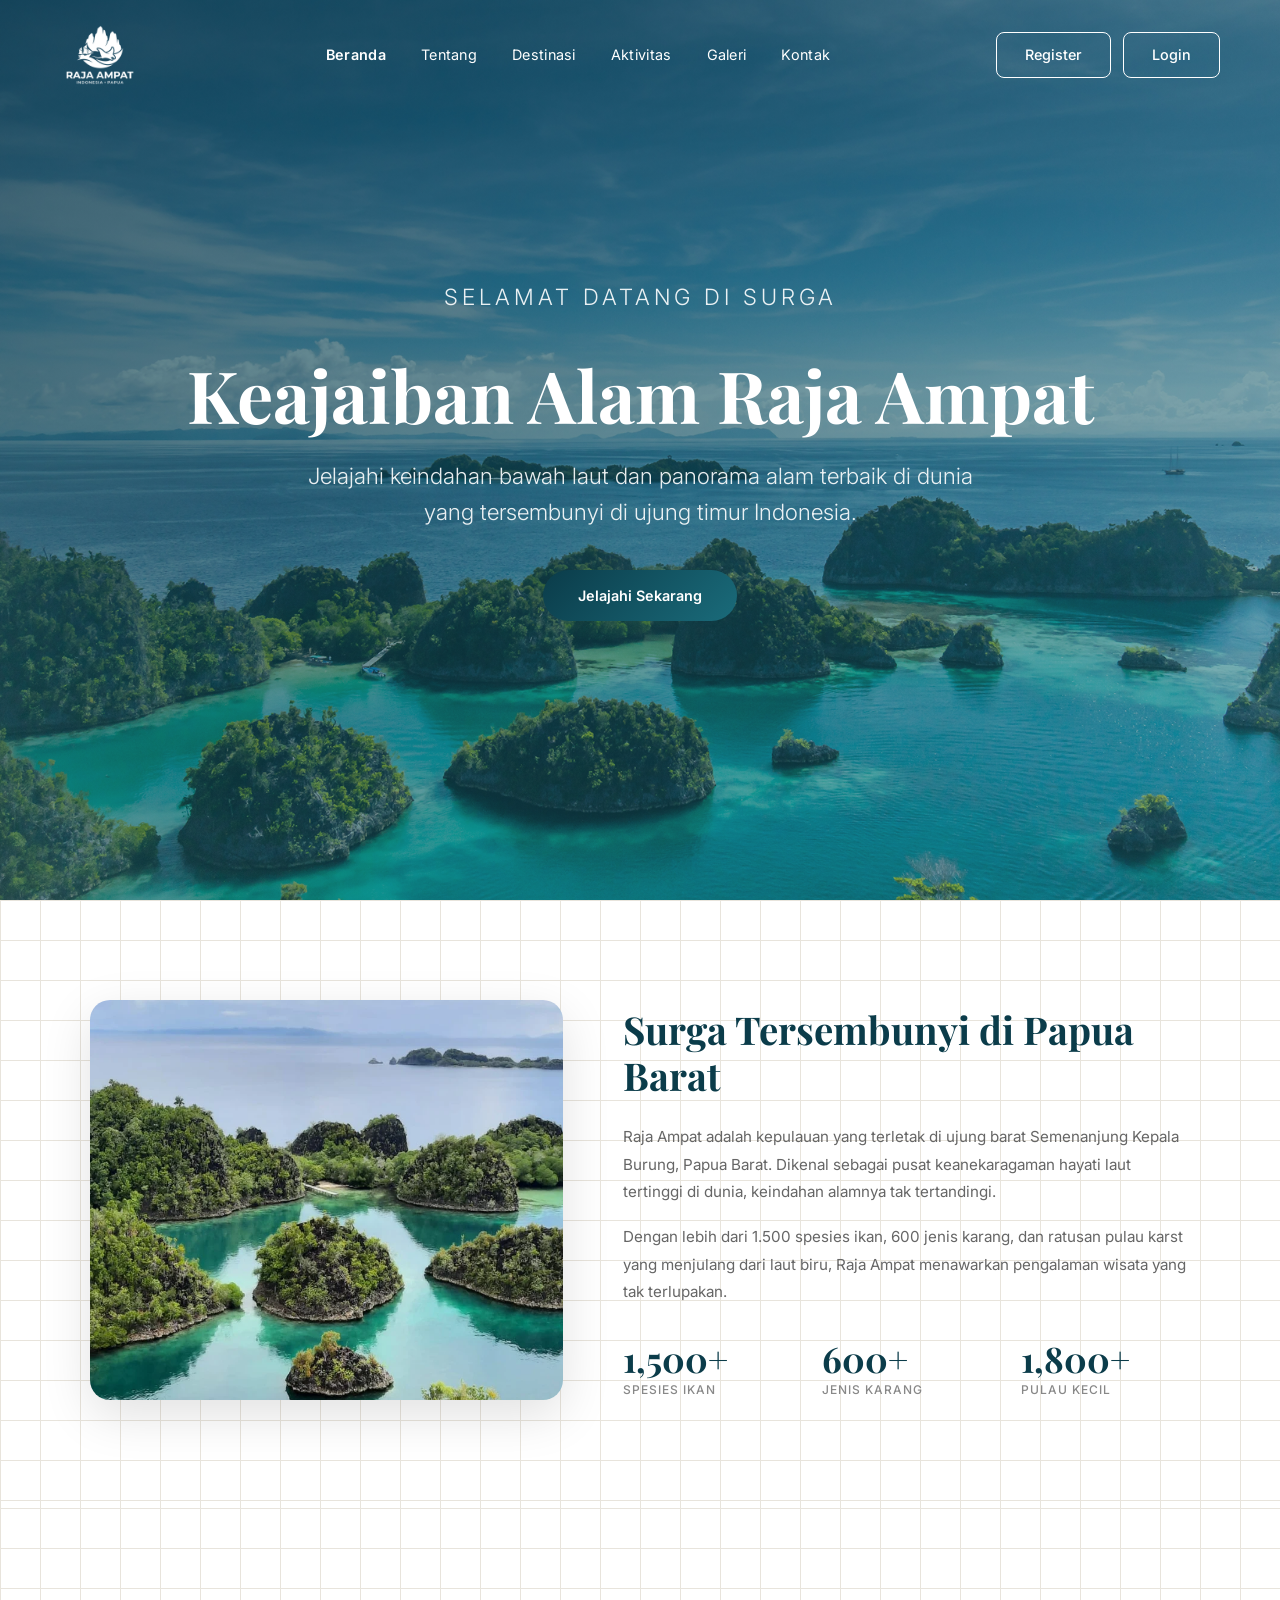
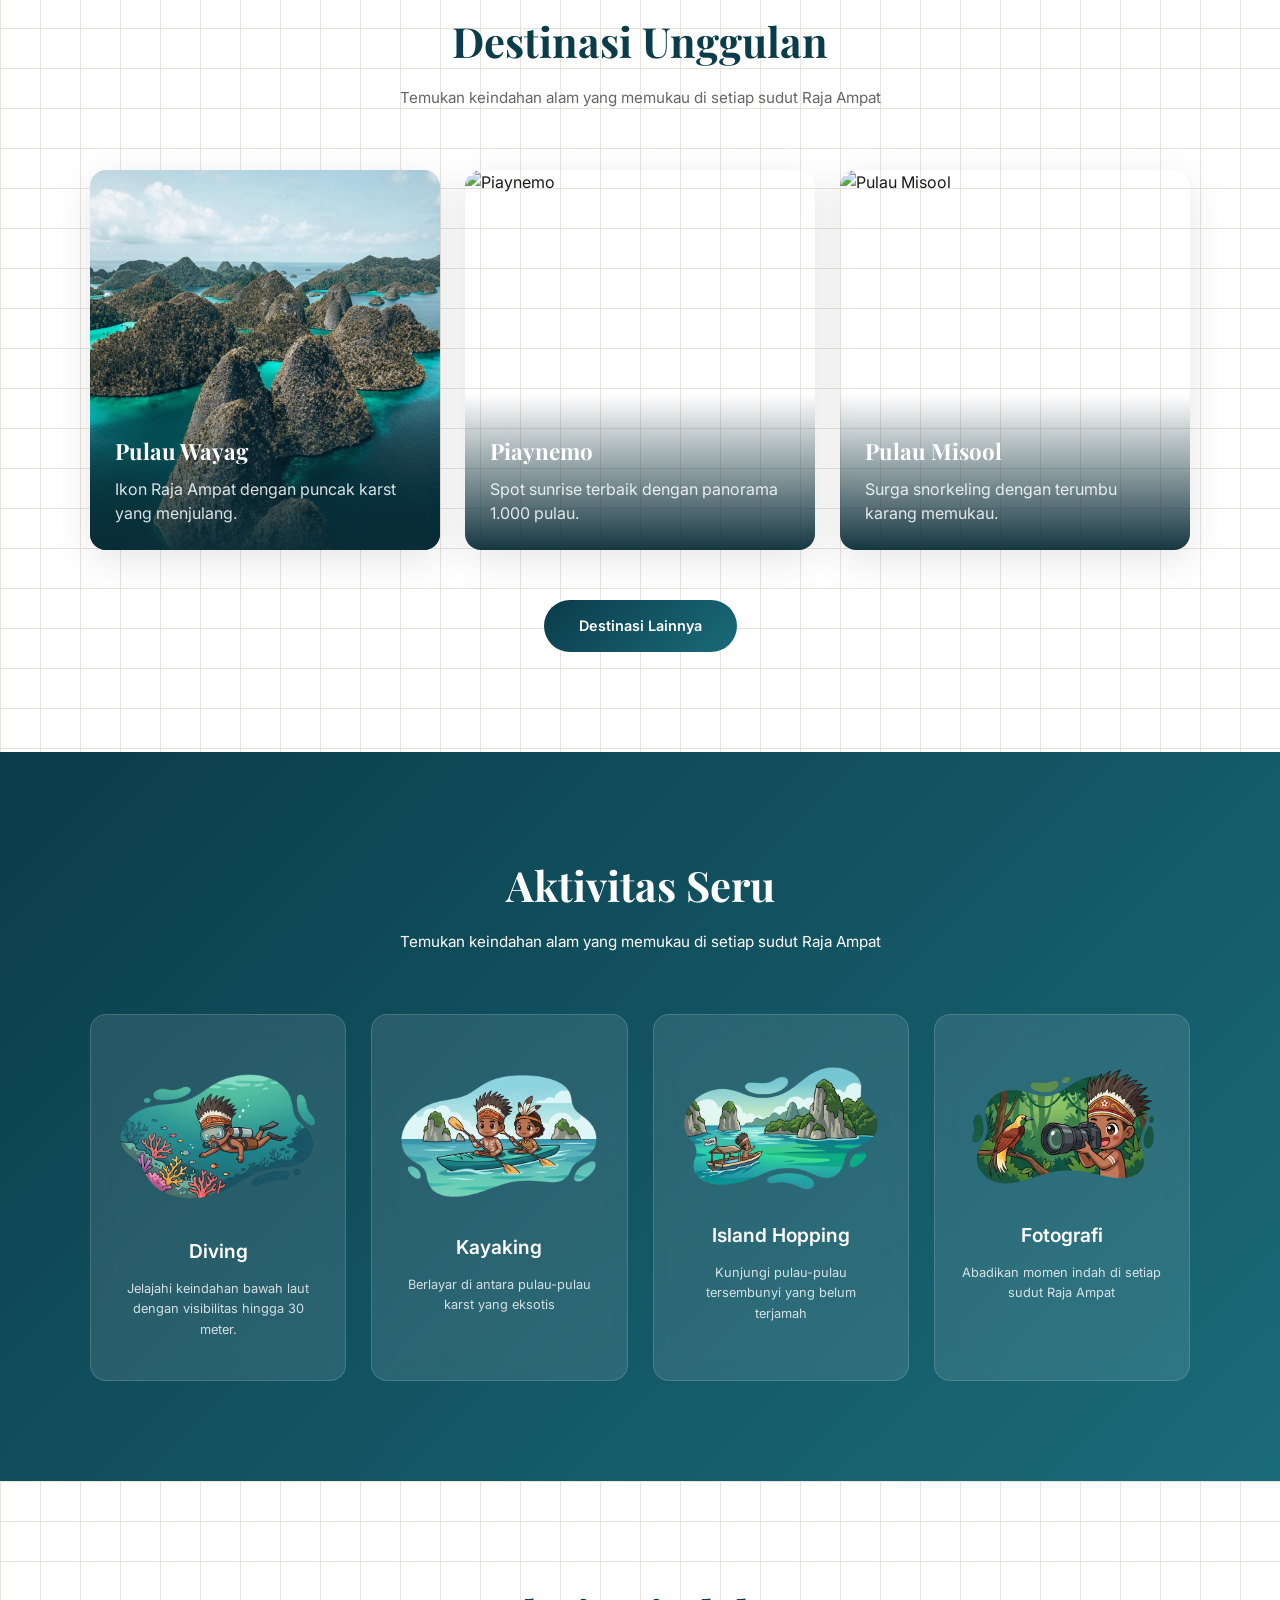
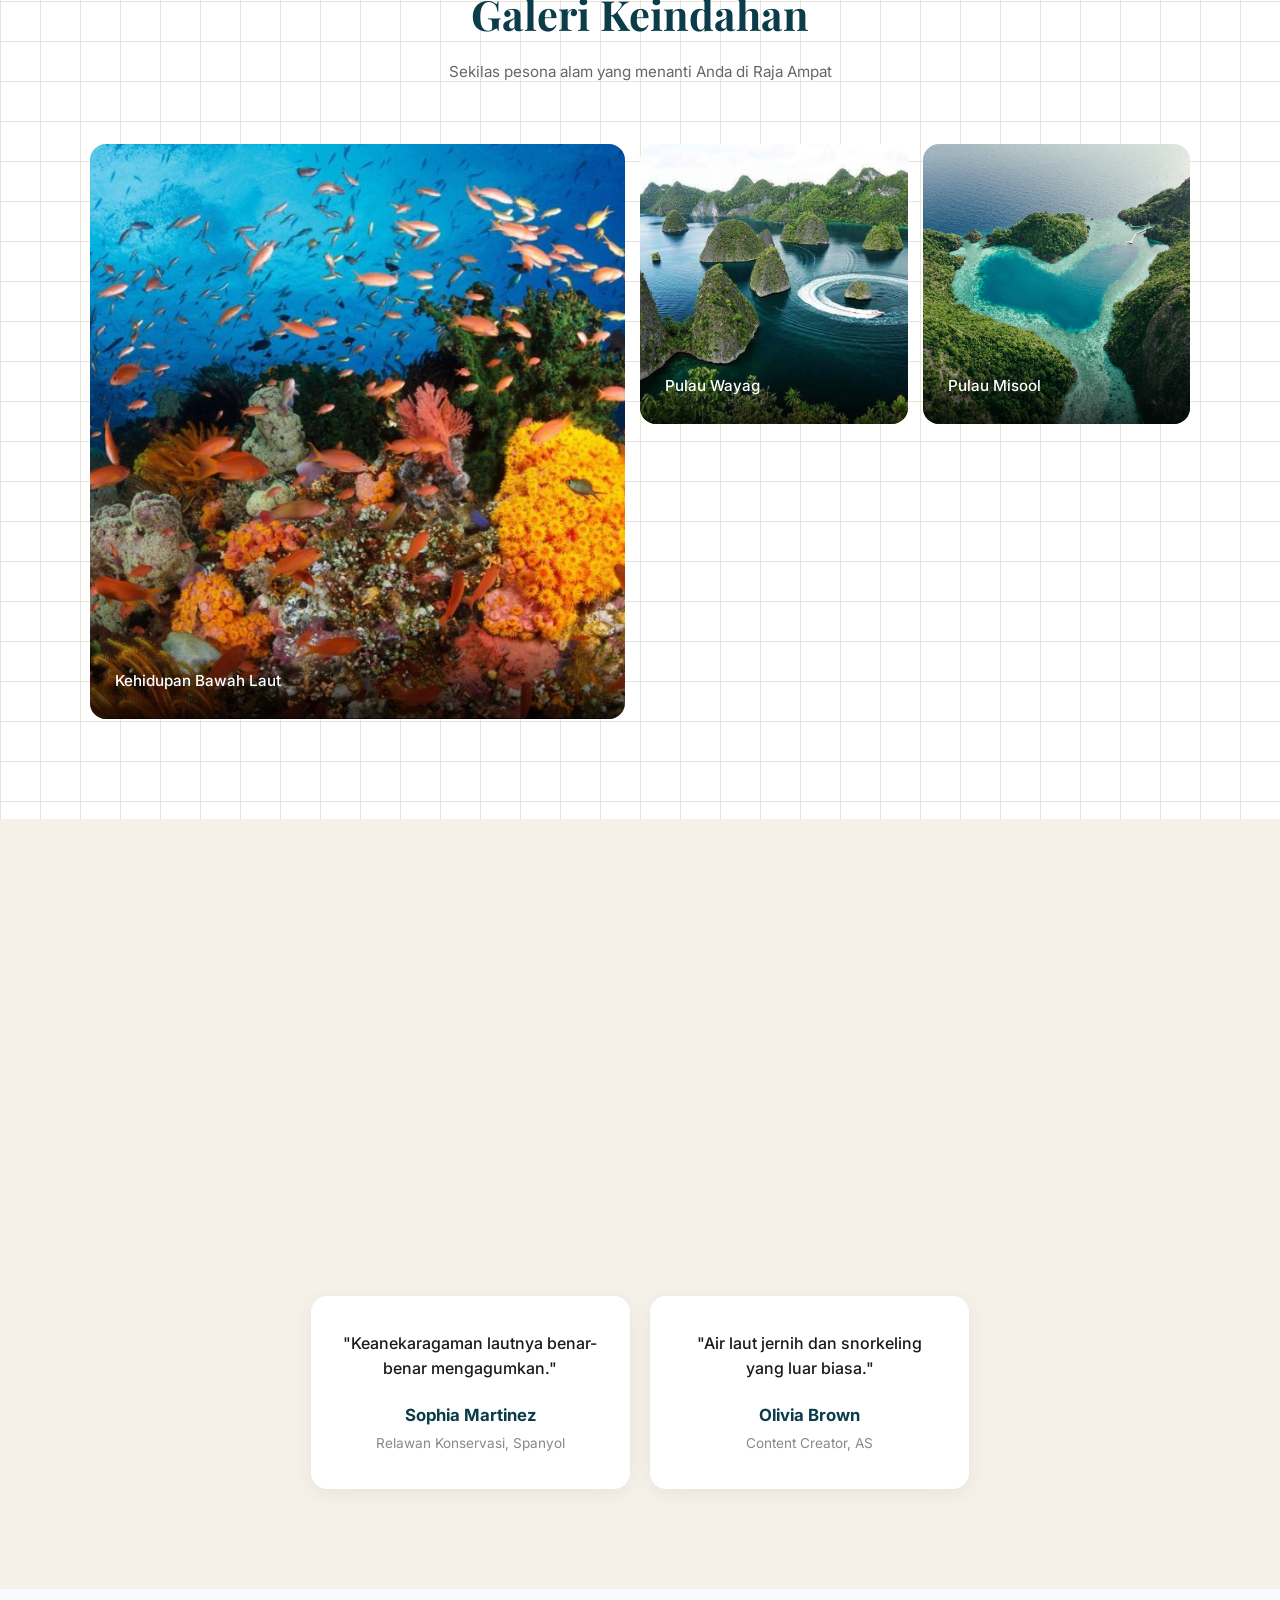
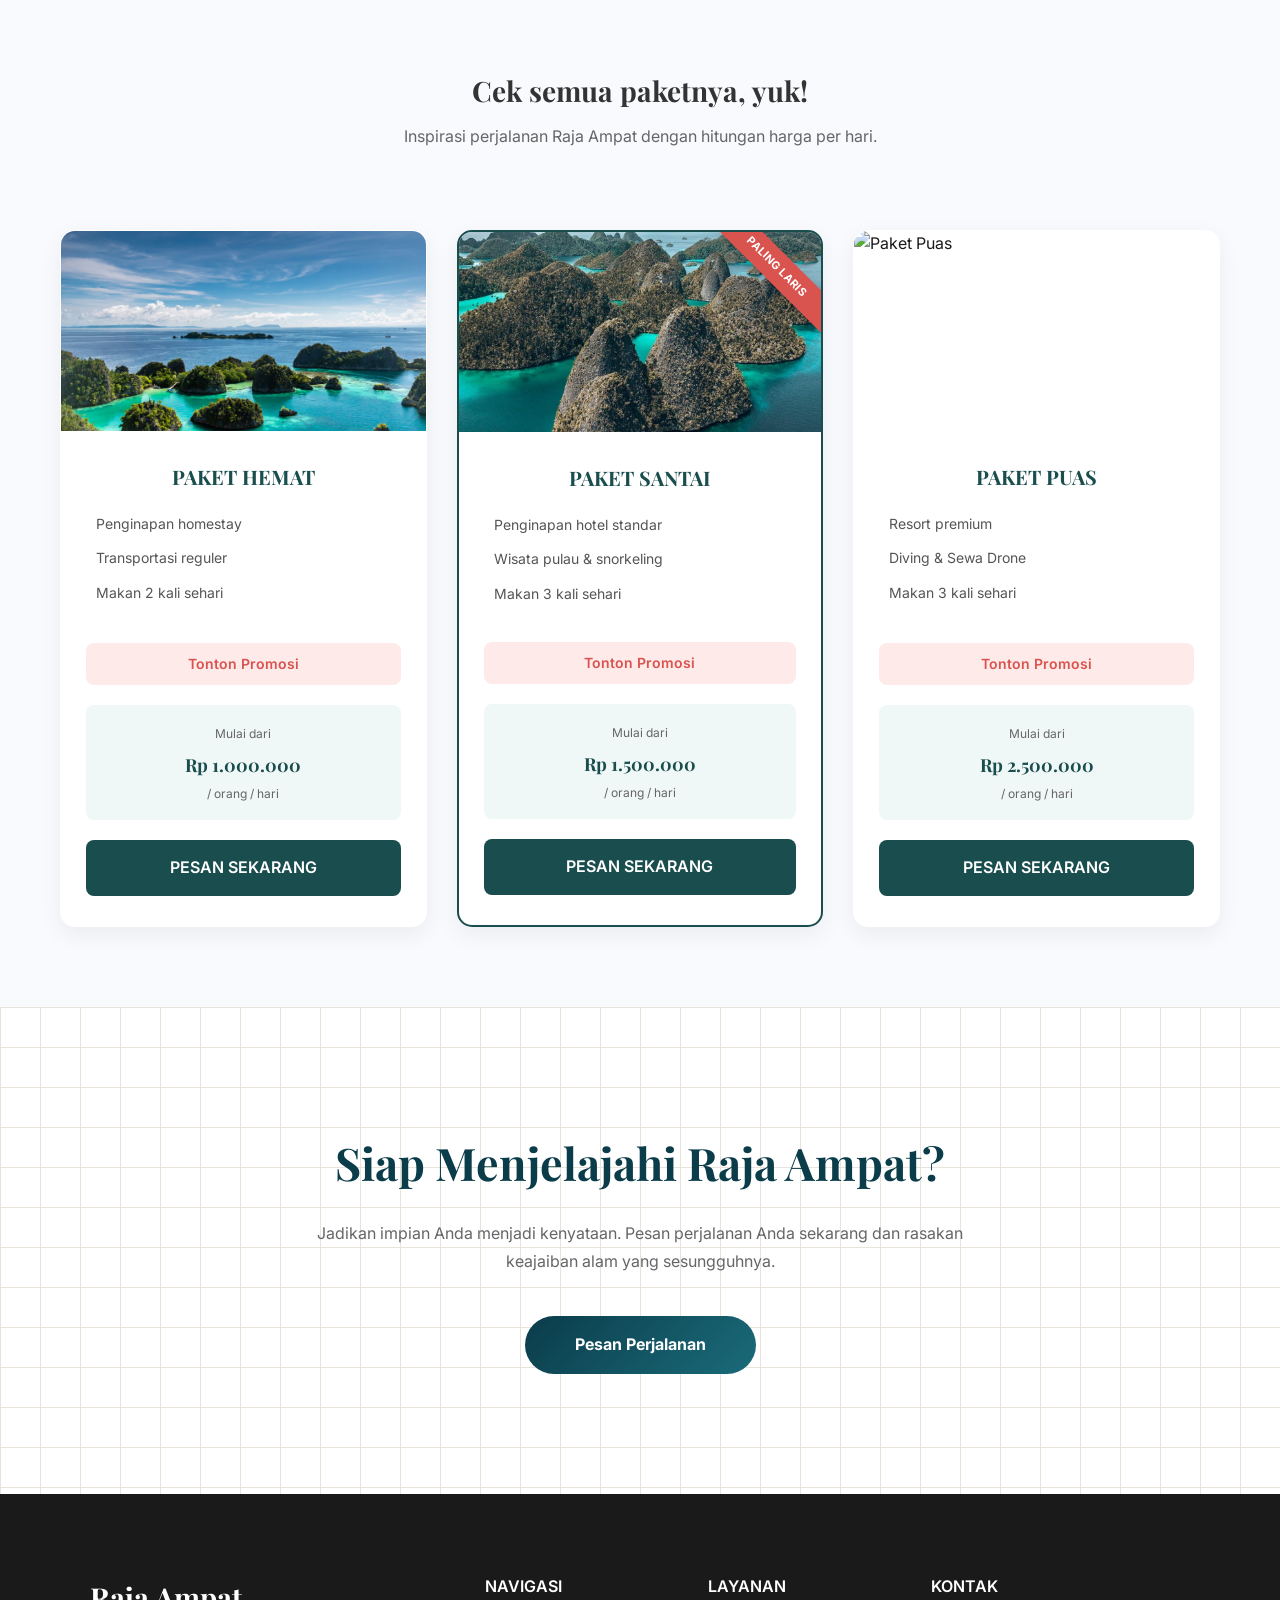
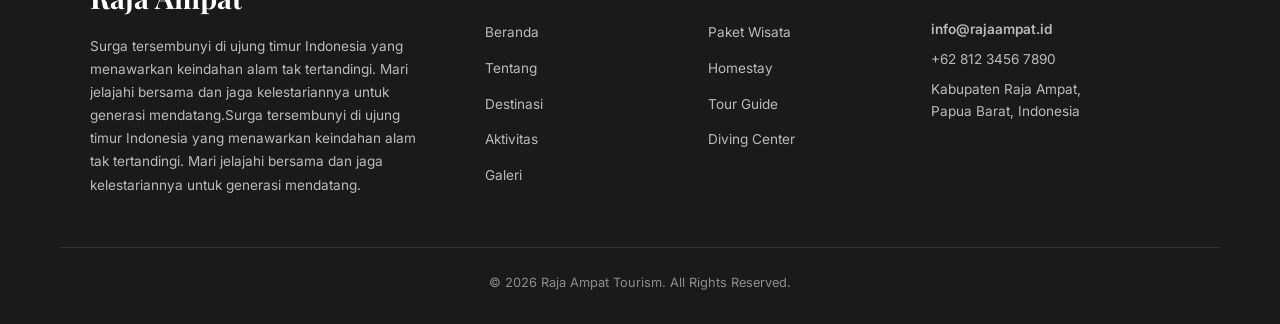
==== commit 76fc1701: "fix: membuat logout dan fix beberapa responsive mobile" ====
--- a/index.html
+++ b/index.html
@@ -17,19 +17,32 @@
         <div class="nav-logo">
             <img src="./assets/images/logo/logo.png" alt="Raja Ampat Logo">
         </div>
-        <ul class="nav-links">
+
+        <ul class="nav-links" id="navLinks">
             <li><a href="#beranda" class="active">Beranda</a></li>
             <li><a href="#tentang">Tentang</a></li>
             <li><a href="#destinasi">Destinasi</a></li>
             <li><a href="#aktivitas">Aktivitas</a></li>
             <li><a href="#galeri">Galeri</a></li>
             <li><a href="#kontak">Kontak</a></li>
+            <li class="nav-mobile-buttons" id="navMobileButtonsContainer">
+                <a href="./register.html" class="nav-btn nav-btn-mobile">Register</a>
+                <a href="./login.html" class="nav-btn nav-btn-mobile">Login</a>
+            </li>
         </ul>
+
         <div class="nav-buttons" id="navButtonsContainer">
-    <a href="register.html" class="nav-btn nav-btn-register">Register</a>
-    <a href="login.html" class="nav-btn nav-btn-register">Login</a>
-</div>
+            <a href="./register.html" class="nav-btn nav-btn-desktop">Register</a>
+            <a href="./login.html" class="nav-btn nav-btn-desktop">Login</a>
+        </div>
+
+        <button class="nav-hamburger" id="navHamburger" aria-label="Toggle menu">
+            <span></span>
+            <span></span>
+            <span></span>
+        </button>
     </nav>
+    <div class="nav-overlay" id="navOverlay"></div>
 
     <!-- HERO SECTION -->
     <section class="hero" id="beranda">
@@ -372,49 +385,7 @@
         </div>
     </footer>
 
-    <script>
-        // Navbar scroll effect
-        const navbar = document.getElementById('navbar');
-        window.addEventListener('scroll', () => {
-            if (window.scrollY > 50) {
-                navbar.classList.add('scrolled');
-            } else {
-                navbar.classList.remove('scrolled');
-            }
-        });
-
-        // Smooth scroll
-        document.querySelectorAll('a[href^="#"]').forEach(anchor => {
-            anchor.addEventListener('click', function(e) {
-                e.preventDefault();
-                const target = document.querySelector(this.getAttribute('href'));
-                if (target) {
-                    target.scrollIntoView({
-                        behavior: 'smooth',
-                        block: 'start'
-                    });
-                }
-            });
-        });
-
-        // Fade in animation on scroll
-        const observerOptions = {
-            threshold: 0.1,
-            rootMargin: '0px 0px -50px 0px'
-        };
-
-        const observer = new IntersectionObserver((entries) => {
-            entries.forEach(entry => {
-                if (entry.isIntersecting) {
-                    entry.target.classList.add('visible');
-                }
-            });
-        }, observerOptions);
-
-        document.querySelectorAll('.fade-in').forEach(el => {
-            observer.observe(el);
-        });
-    </script>
+    <script src="./assets/js/navbar.js"></script>
     <script src="./assets/js/auth.js"></script>
 </body>
 
--- a/assets/css/index.css
+++ b/assets/css/index.css
@@ -129,43 +129,194 @@
     cursor: pointer;
 }
 
-.nav-btn-register {
+.nav-btn-desktop {
     background: transparent;
     color: var(--white);
     border: 1.5px solid var(--white);
 }
 
-.navbar.scrolled .nav-btn-register {
+.navbar.scrolled .nav-btn-desktop {
     color: var(--primary-dark);
     border-color: var(--primary-dark);
 }
 
-.nav-btn-register:hover {
+.nav-btn-desktop:hover {
     background: var(--white);
     color: var(--primary-dark);
 }
 
-.navbar.scrolled .nav-btn-register:hover {
+.navbar.scrolled .nav-btn-desktop:hover {
     background: var(--primary-dark);
     color: var(--white);
 }
 
-.nav-btn-login {
-    background: var(--primary-dark);
-    color: var(--white);
-}
-
-.navbar.scrolled .nav-btn-login {
-    background: var(--primary-dark);
-    color: var(--white);
-}
-
-.nav-btn-login:hover {
-    background: var(--primary);
-    transform: translateY(-2px);
-}
-
-
+.user-greeting {
+    padding: 10px 28px;
+    text-decoration: none;
+    font-size: 0.9rem;
+    font-weight: 500;
+    transition: all 0.3s ease;
+    border: none;
+    cursor: pointer;
+    color: var(--white);
+}
+
+.navbar.scrolled .user-greeting {
+    color: var(--primary-dark);
+}
+
+/* ===== HAMBURGER ===== */
+.nav-hamburger {
+    display: none;
+    flex-direction: column;
+    justify-content: center;
+    align-items: center;
+    gap: 5px;
+    width: 40px;
+    height: 40px;
+    background: transparent;
+    border: none;
+    cursor: pointer;
+    z-index: 1100;
+}
+
+.nav-hamburger span {
+    display: block;
+    width: 24px;
+    height: 2px;
+    background: var(--white);
+    border-radius: 2px;
+    transition: all 0.35s ease;
+    transform-origin: center;
+}
+
+.navbar.scrolled .nav-hamburger span {
+    background: var(--text-dark);
+}
+
+.nav-hamburger.open span:nth-child(1) { transform: translateY(7px) rotate(45deg); }
+.nav-hamburger.open span:nth-child(2) { opacity: 0; transform: scaleX(0); }
+.nav-hamburger.open span:nth-child(3) { transform: translateY(-7px) rotate(-45deg); }
+
+/* ===== OVERLAY ===== */
+.nav-overlay {
+    position: fixed;
+    inset: 0;
+    background: rgba(0, 0, 0, 0.5);
+    z-index: 999;
+    opacity: 0;
+    pointer-events: none;
+    transition: opacity 0.35s ease;
+}
+
+.nav-overlay.active {
+    opacity: 1;
+    pointer-events: all;
+}
+
+/* ===== MOBILE BUTTONS (hanya tampil di drawer) ===== */
+.nav-mobile-buttons {
+    display: none;
+    width: 100%;
+}
+
+/* ===== RESPONSIVE TABLET ===== */
+@media (max-width: 1024px) and (min-width: 769px) {
+    .nav-links { gap: 20px; }
+    .about-container { grid-template-columns: 1fr; }
+    .destinations-grid { grid-template-columns: repeat(2, 1fr); }
+    .activities-grid { grid-template-columns: repeat(2, 1fr); }
+    .gallery-grid { grid-template-columns: 1fr 1fr; grid-template-rows: auto; }
+    .gallery-item.large { grid-row: span 1; }
+    .testimonial-card { flex: 0 0 calc(50% - 10px); }
+    .footer-grid { grid-template-columns: 1fr 1fr; }
+}
+
+/* ===== RESPONSIVE MOBILE ===== */
+@media (max-width: 768px) {
+    .navbar { padding: 15px 25px; }
+    .navbar.scrolled { padding: 10px 25px; }
+    .nav-buttons { display: none !important; }
+    .nav-hamburger { display: flex; }
+    .nav-links {
+        position: fixed;
+        top: 0;
+        right: 0;
+        width: min(280px, 80vw);
+        height: 100vh;
+        background: var(--primary-dark);
+        flex-direction: column;
+        padding: 80px 30px 40px;
+        gap: 0;
+        z-index: 1000;
+        transform: translateX(100%);
+        transition: transform 0.4s ease;
+        overflow-y: auto;
+        display: flex !important;
+    }
+
+    .nav-links.open {
+        transform: translateX(0);
+    }
+
+    .nav-links li a {
+        display: block;
+        padding: 14px 0;
+        font-size: 1rem;
+        color: rgba(255, 255, 255, 0.8) !important;
+        border-bottom: 1px solid rgba(255, 255, 255, 0.1);
+        transition: color 0.2s, padding-left 0.2s;
+    }
+
+    .nav-links li a:hover,
+    .nav-links li a.active {
+        color: var(--white) !important;
+        padding-left: 8px;
+        font-weight: 600;
+    }
+
+    .nav-mobile-buttons {
+        display: flex;
+        flex-direction: column;
+        gap: 12px;
+        margin-top: 24px;
+    }
+
+    .nav-mobile-buttons .nav-btn {
+        display: block;
+        text-align: center;
+        width: 100%;
+        padding: 10px 28px;
+        border-radius: 8px;
+        font-size: 0.9rem;
+        font-weight: 500;
+        transition: all 0.3s ease;
+        text-decoration: none;
+        box-sizing: border-box;
+    }
+
+    .nav-mobile-buttons .nav-btn-mobile {
+        background: transparent;
+        color: var(--white);
+        border: 1.5px solid var(--white);
+    }
+
+    .hero { min-height: 100svh; }
+    .about, .destinations, .gallery,
+    .testimonials, .cta, .activities { padding: 60px 25px; }
+    .footer { padding: 60px 25px 30px; }
+    .destinations-grid { grid-template-columns: 1fr; }
+    .activities-grid { grid-template-columns: 1fr; }
+    .gallery-grid {
+        grid-template-columns: 1fr;
+        grid-auto-rows: 260px;
+    }
+    .gallery-item.large,
+    .gallery-item.wide { grid-column: span 1; grid-row: span 1; }
+    .testimonial-card { flex: 0 0 100%; }
+    .footer-grid { grid-template-columns: 1fr; gap: 30px; }
+    .cta h2 { font-size: 2rem; }
+}
 
 /* ===== HERO SECTION ===== */
 .hero {
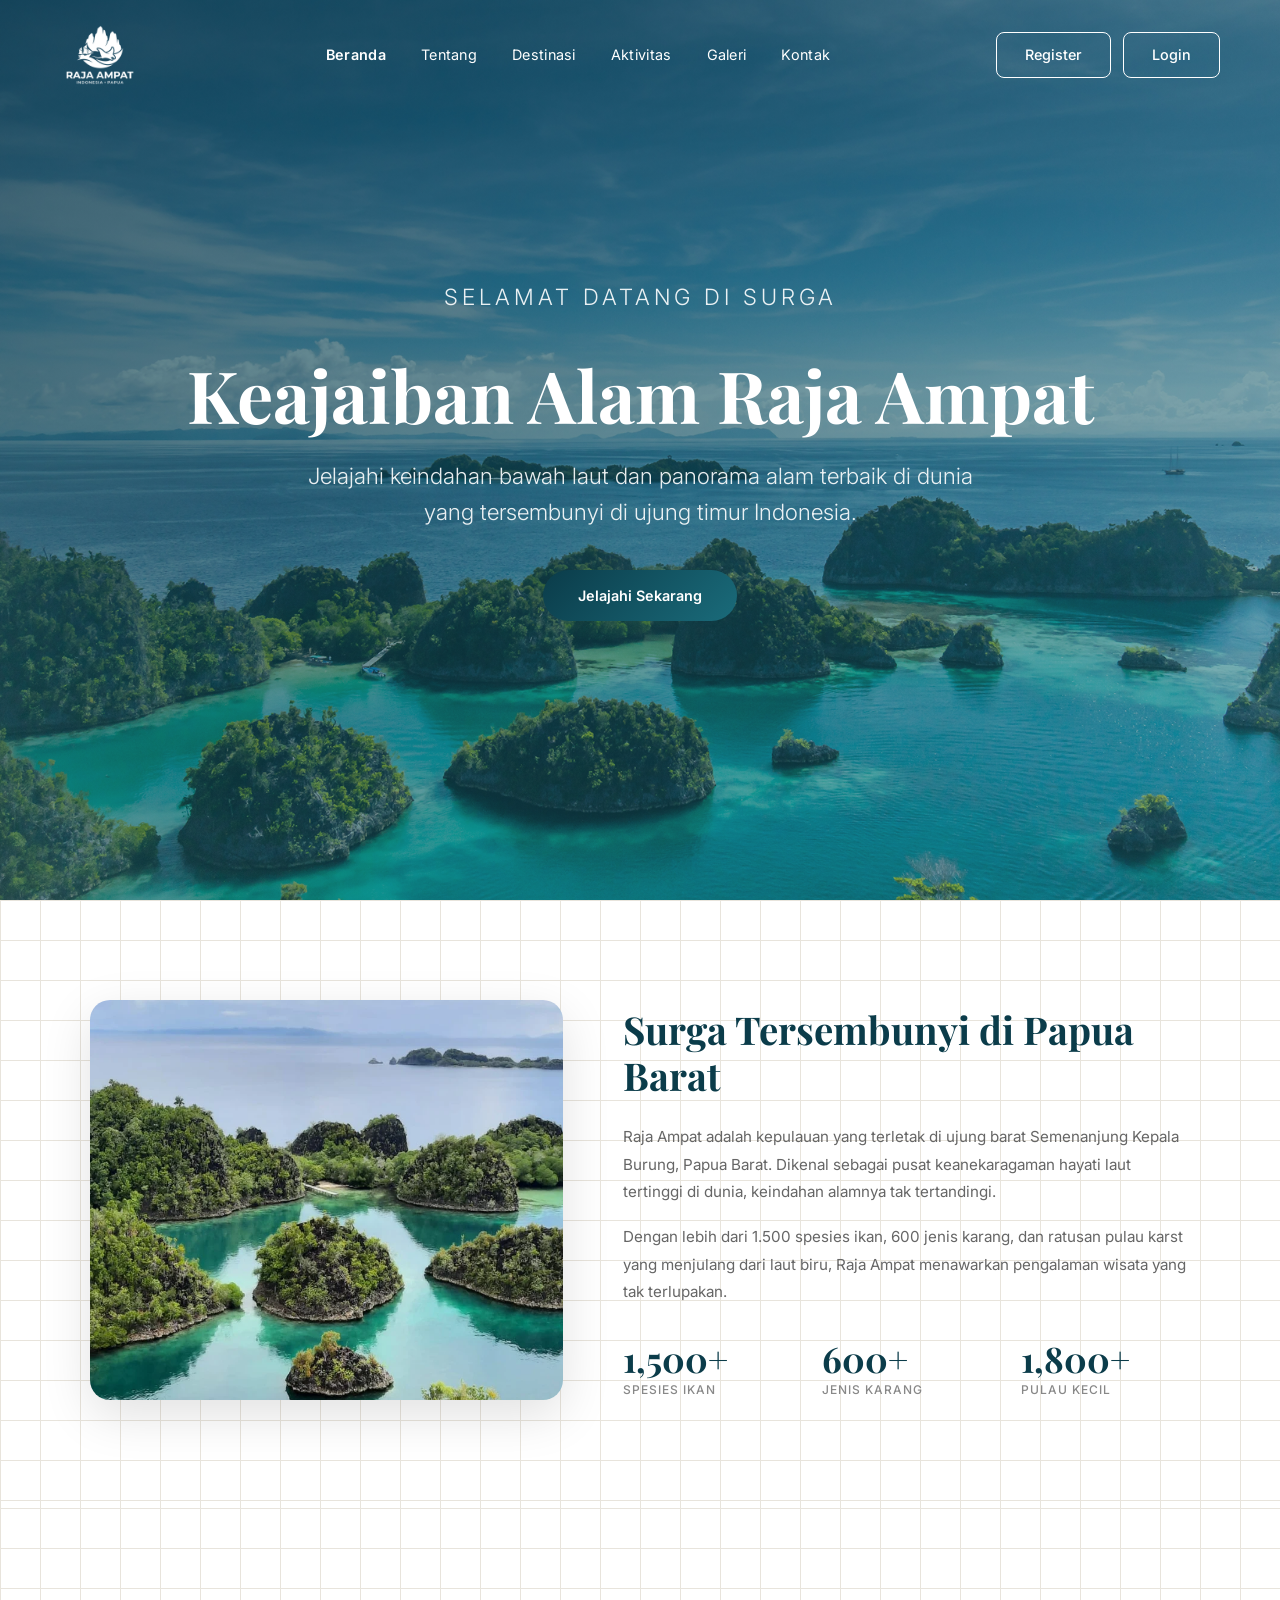
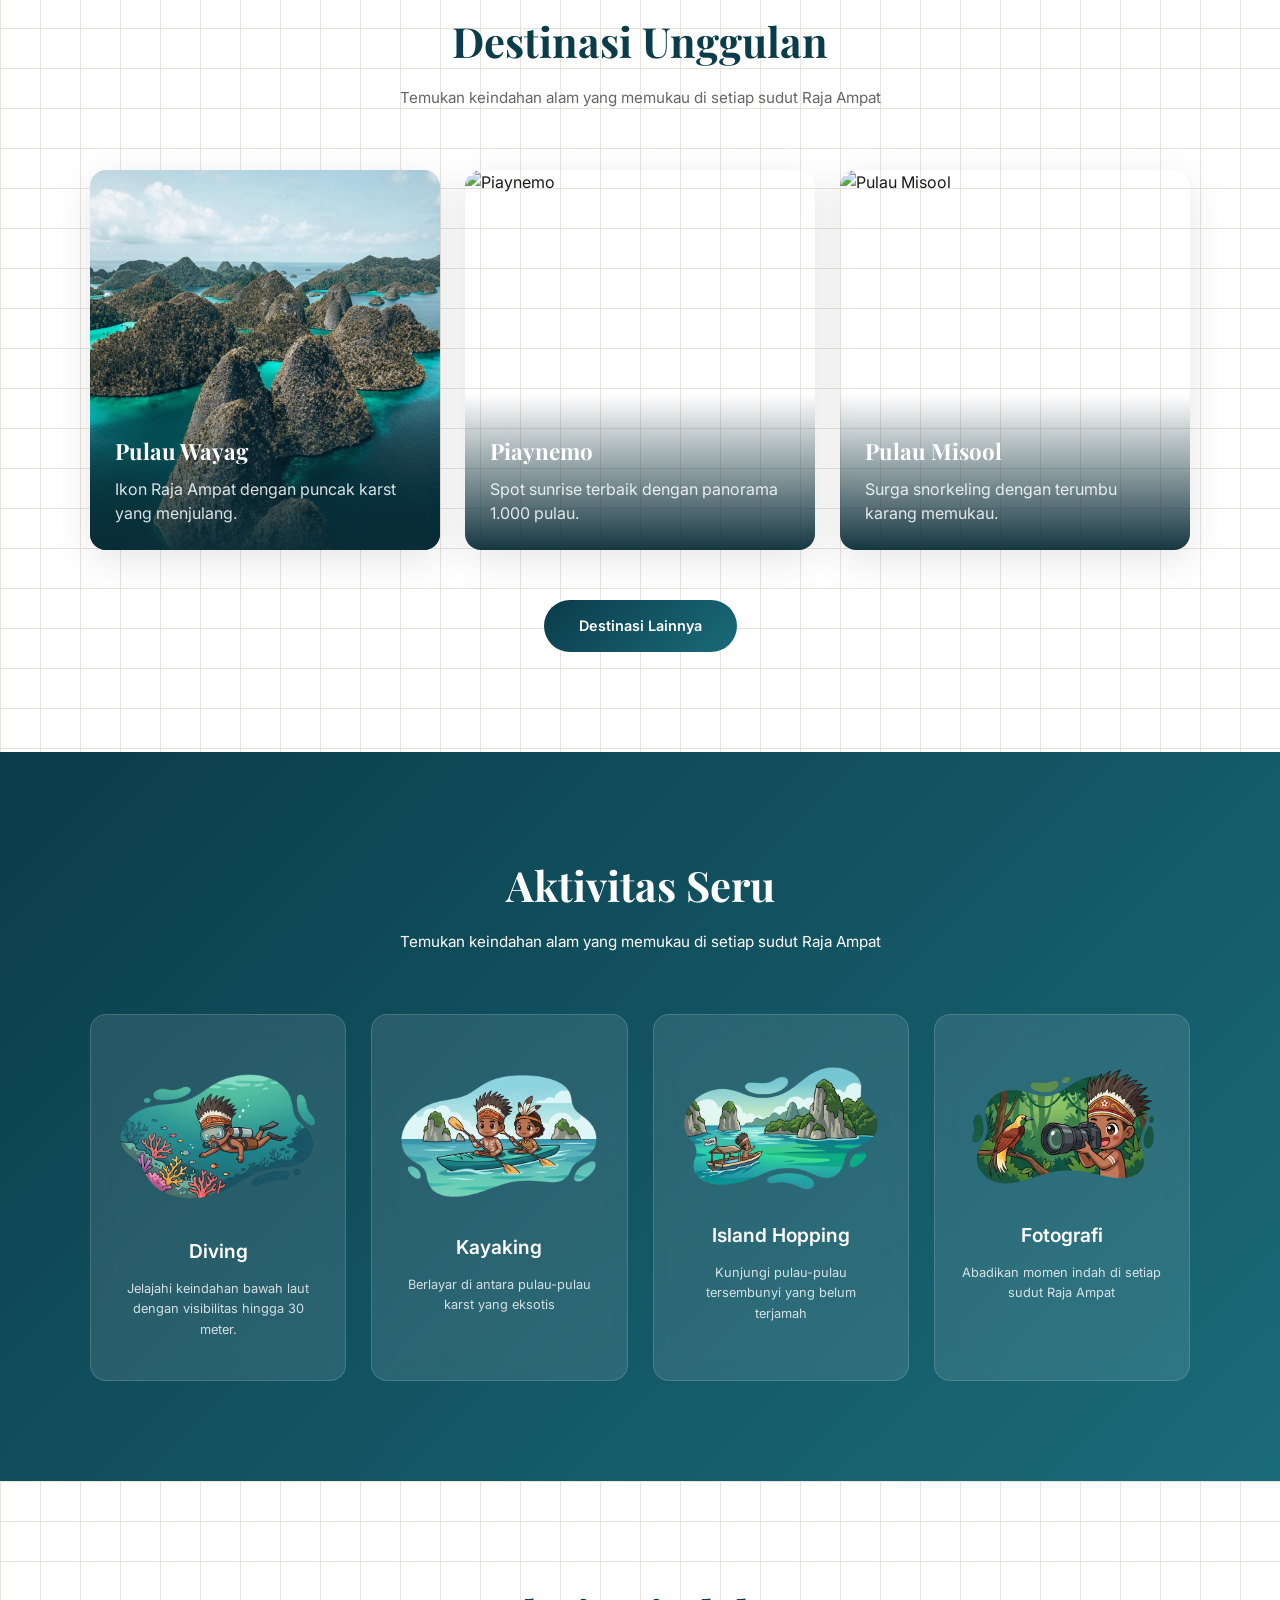
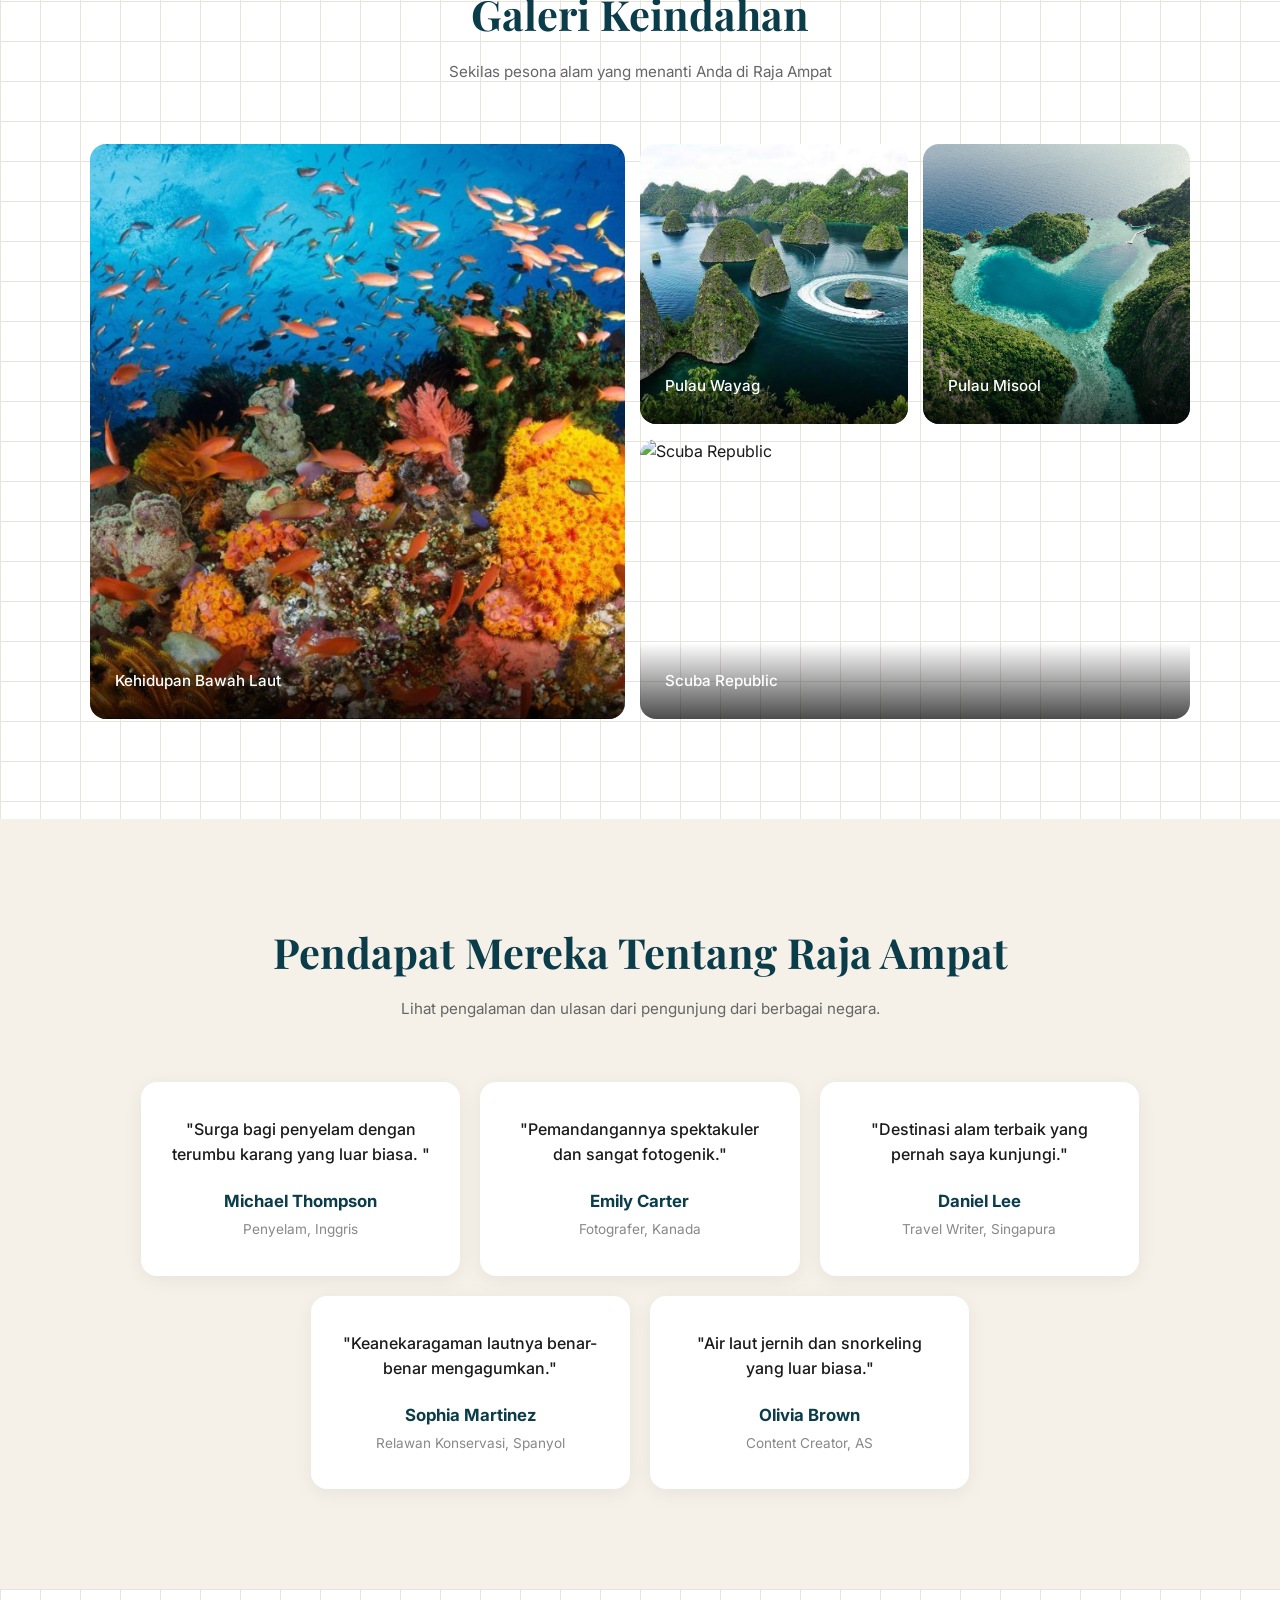
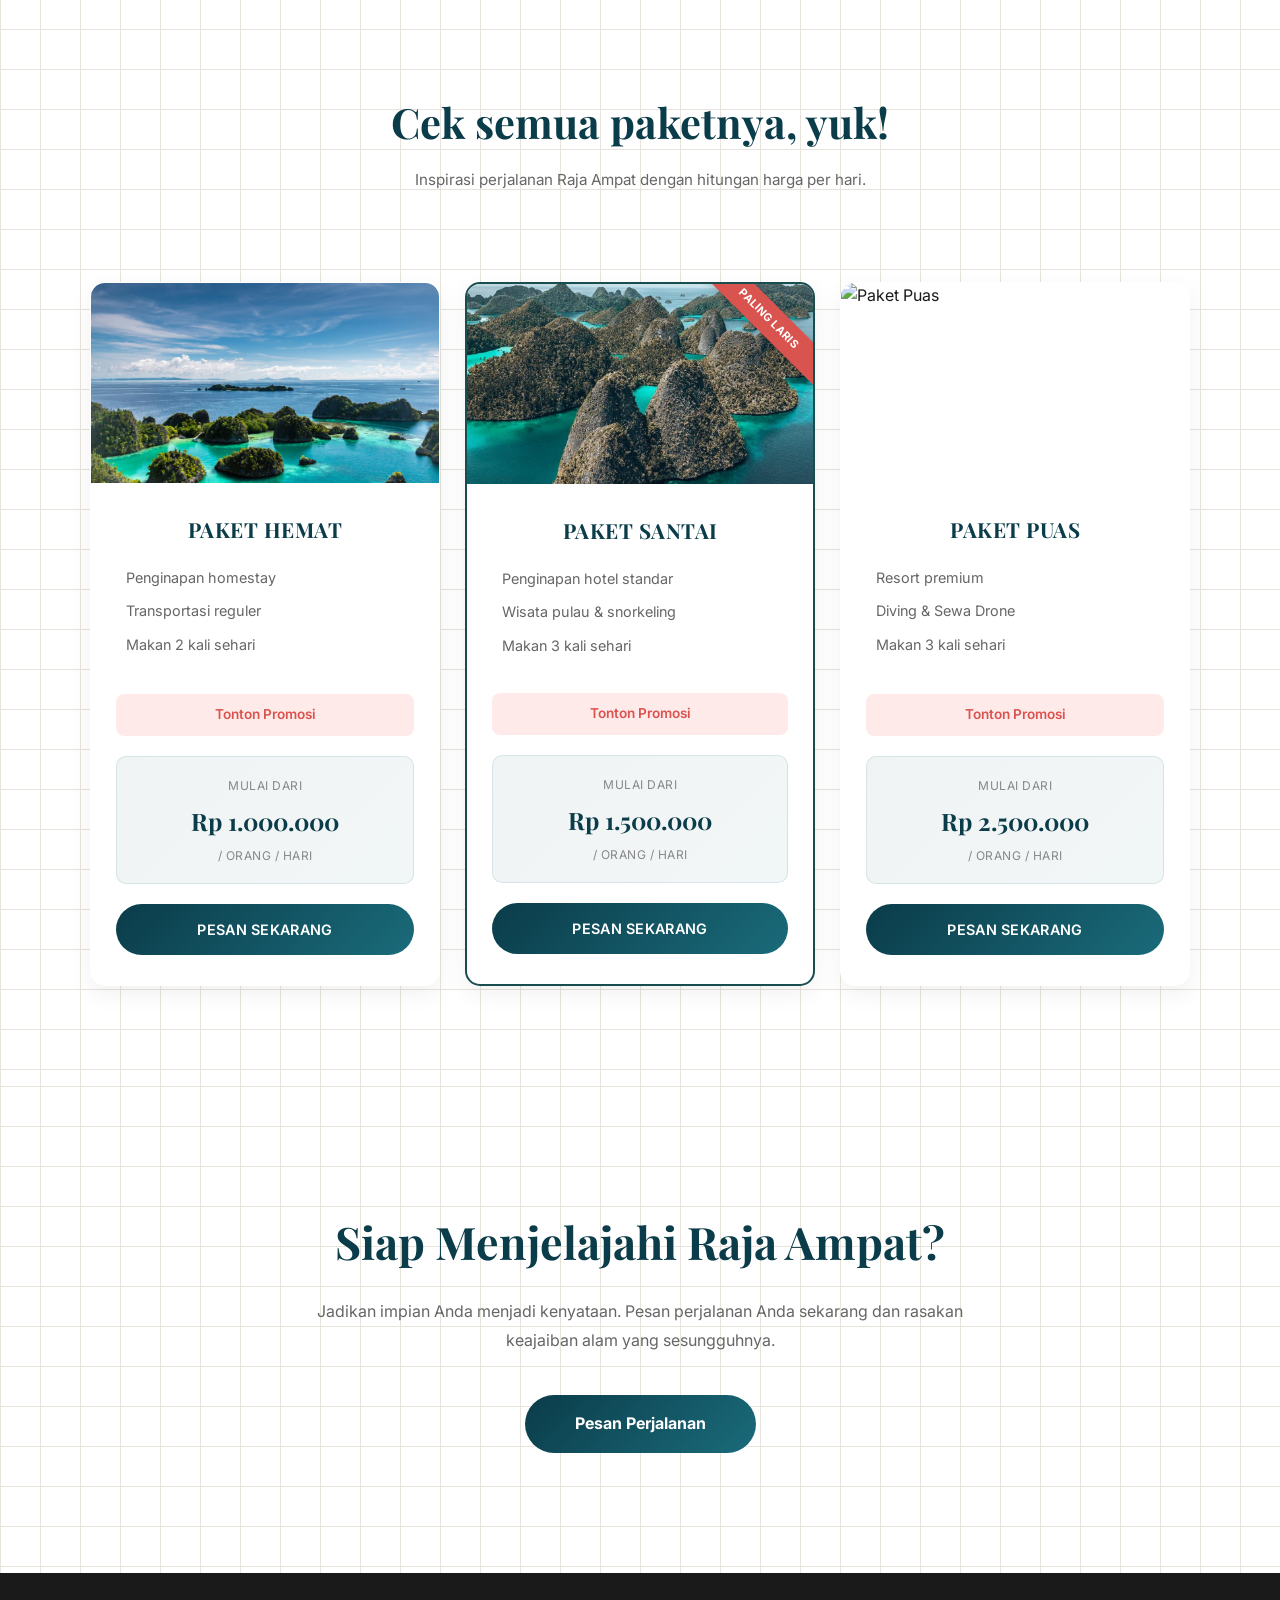
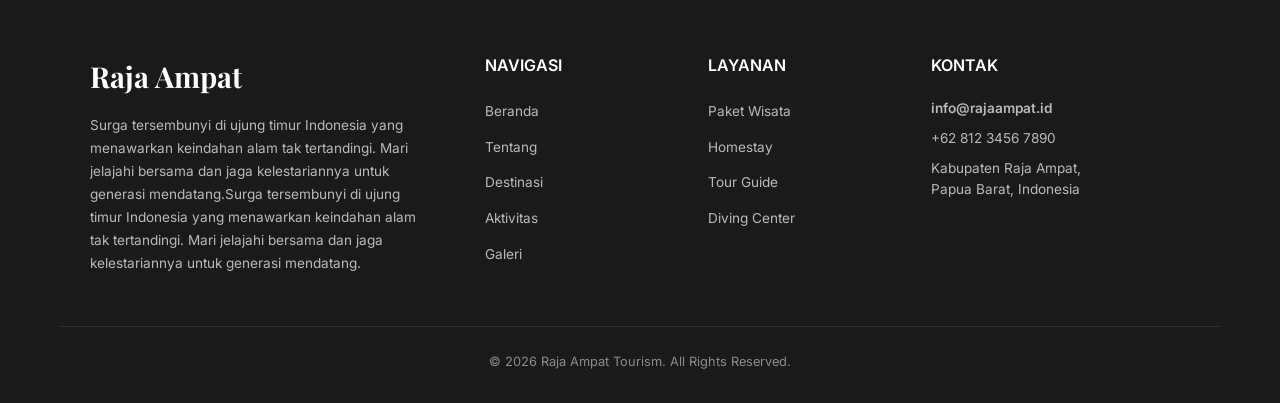
==== commit 37834604: "feat: menghapus kode yang duplikat" ====
--- a/index.html
+++ b/index.html
@@ -258,85 +258,85 @@
         </div>
     </section>
 
-        <!-- PACKAGES SECTION -->
+    <!-- PACKAGES SECTION -->
     <section class="package-section" id="paket">
-    <div class="package-header">
-        <h2>Cek semua paketnya, yuk!</h2>
-        <p>Inspirasi perjalanan Raja Ampat dengan hitungan harga per hari.</p>
-    </div>
-
-    <div class="package-grid">
-        <div class="package-card">
-            <img src="./assets/images/photo/piaynemo-3.png" alt="Paket Hemat" class="package-img">
-            <div class="package-content">
-                <h3 class="package-title">PAKET HEMAT</h3>
-                <ul class="package-features">
-                    <li><i class="fas fa-check-circle"></i> Penginapan homestay</li>
-                    <li><i class="fas fa-check-circle"></i> Transportasi reguler</li>
-                    <li><i class="fas fa-check-circle"></i> Makan 2 kali sehari</li>
-                </ul>
-                
-                <a href="https://youtube.com/watch?v=contoh_video" target="_blank" class="btn-youtube">
-                    <i class="fab fa-youtube"></i> Tonton Promosi
-                </a>
-
-                <div class="package-price">
-                    <span>Mulai dari</span>
-                    <h4>Rp 1.000.000</h4>
-                    <span class="price-suffix">/ orang / hari</span>
-                </div>
-                <a href="order.html" class="btn-buy">PESAN SEKARANG</a>
-            </div>
-        </div>
-
-        <div class="package-card popular-card">
-            <div class="popular-badge">Paling Laris</div>
-            <img src="./assets/images/photo/pulau-wayag.png" alt="Paket Santai" class="package-img">
-            <div class="package-content">
-                <h3 class="package-title">PAKET SANTAI</h3>
-                <ul class="package-features">
-                    <li><i class="fas fa-check-circle"></i> Penginapan hotel standar</li>
-                    <li><i class="fas fa-check-circle"></i> Wisata pulau & snorkeling</li>
-                    <li><i class="fas fa-check-circle"></i> Makan 3 kali sehari</li>
-                </ul>
-                
-                <a href="https://youtube.com/watch?v=contoh_video" target="_blank" class="btn-youtube">
-                    <i class="fab fa-youtube"></i> Tonton Promosi
-                </a>
-
-                <div class="package-price">
-                    <span>Mulai dari</span>
-                    <h4>Rp 1.500.000</h4>
-                    <span class="price-suffix">/ orang / hari</span>
-                </div>
-                <a href="order.html" class="btn-buy">PESAN SEKARANG</a>
-            </div>
-        </div>
-
-        <div class="package-card">
-            <img src="./assets/images/photo/pulau-misool.png" alt="Paket Puas" class="package-img">
-            <div class="package-content">
-                <h3 class="package-title">PAKET PUAS</h3>
-                <ul class="package-features">
-                    <li><i class="fas fa-check-circle"></i> Resort premium</li>
-                    <li><i class="fas fa-check-circle"></i> Diving & Sewa Drone</li>
-                    <li><i class="fas fa-check-circle"></i> Makan 3 kali sehari</li>
-                </ul>
-                
-                <a href="https://youtube.com/watch?v=contoh_video" target="_blank" class="btn-youtube">
-                    <i class="fab fa-youtube"></i> Tonton Promosi
-                </a>
-
-                <div class="package-price">
-                    <span>Mulai dari</span>
-                    <h4>Rp 2.500.000</h4>
-                    <span class="price-suffix">/ orang / hari</span>
-                </div>
-                <a href="order.html" class="btn-buy">PESAN SEKARANG</a>
-            </div>
-        </div>
-    </div>
-</section>
+        <div class="package-header">
+            <h2>Cek semua paketnya, yuk!</h2>
+            <p>Inspirasi perjalanan Raja Ampat dengan hitungan harga per hari.</p>
+        </div>
+
+        <div class="package-grid">
+            <div class="package-card">
+                <img src="./assets/images/photo/piaynemo-3.png" alt="Paket Hemat" class="package-img">
+                <div class="package-content">
+                    <h3 class="package-title">PAKET HEMAT</h3>
+                    <ul class="package-features">
+                        <li><i class="fas fa-check-circle"></i> Penginapan homestay</li>
+                        <li><i class="fas fa-check-circle"></i> Transportasi reguler</li>
+                        <li><i class="fas fa-check-circle"></i> Makan 2 kali sehari</li>
+                    </ul>
+                    
+                    <a href="https://youtube.com/watch?v=contoh_video" target="_blank" class="btn-youtube">
+                        <i class="fab fa-youtube"></i> Tonton Promosi
+                    </a>
+
+                    <div class="package-price">
+                        <span>Mulai dari</span>
+                        <h4>Rp 1.000.000</h4>
+                        <span class="price-suffix">/ orang / hari</span>
+                    </div>
+                    <a href="order.html" class="btn-buy">PESAN SEKARANG</a>
+                </div>
+            </div>
+
+            <div class="package-card popular-card">
+                <div class="popular-badge">Paling Laris</div>
+                <img src="./assets/images/photo/pulau-wayag.png" alt="Paket Santai" class="package-img">
+                <div class="package-content">
+                    <h3 class="package-title">PAKET SANTAI</h3>
+                    <ul class="package-features">
+                        <li><i class="fas fa-check-circle"></i> Penginapan hotel standar</li>
+                        <li><i class="fas fa-check-circle"></i> Wisata pulau & snorkeling</li>
+                        <li><i class="fas fa-check-circle"></i> Makan 3 kali sehari</li>
+                    </ul>
+                    
+                    <a href="https://youtube.com/watch?v=contoh_video" target="_blank" class="btn-youtube">
+                        <i class="fab fa-youtube"></i> Tonton Promosi
+                    </a>
+
+                    <div class="package-price">
+                        <span>Mulai dari</span>
+                        <h4>Rp 1.500.000</h4>
+                        <span class="price-suffix">/ orang / hari</span>
+                    </div>
+                    <a href="order.html" class="btn-buy">PESAN SEKARANG</a>
+                </div>
+            </div>
+
+            <div class="package-card">
+                <img src="./assets/images/photo/pulau-misool.png" alt="Paket Puas" class="package-img">
+                <div class="package-content">
+                    <h3 class="package-title">PAKET PUAS</h3>
+                    <ul class="package-features">
+                        <li><i class="fas fa-check-circle"></i> Resort premium</li>
+                        <li><i class="fas fa-check-circle"></i> Diving & Sewa Drone</li>
+                        <li><i class="fas fa-check-circle"></i> Makan 3 kali sehari</li>
+                    </ul>
+                    
+                    <a href="https://youtube.com/watch?v=contoh_video" target="_blank" class="btn-youtube">
+                        <i class="fab fa-youtube"></i> Tonton Promosi
+                    </a>
+
+                    <div class="package-price">
+                        <span>Mulai dari</span>
+                        <h4>Rp 2.500.000</h4>
+                        <span class="price-suffix">/ orang / hari</span>
+                    </div>
+                    <a href="order.html" class="btn-buy">PESAN SEKARANG</a>
+                </div>
+            </div>
+        </div>
+    </section>
 
     <!-- CTA SECTION -->
     <section class="cta grid-bg" id="pesan">
--- a/assets/css/index.css
+++ b/assets/css/index.css
@@ -737,51 +737,58 @@
    PAKET WISATA SECTION
    ========================================================= */
 .package-section {
-    padding: 80px 60px;
-    background-color: #f8fafd;
+    padding: 100px 60px;
+    position: relative;
+    background-color: var(--white);
+    background-image:
+        linear-gradient(var(--grid-line) 1px, transparent 1px),
+        linear-gradient(90deg, var(--grid-line) 1px, transparent 1px);
+    background-size: 40px 40px;
 }
 
 .package-header {
     text-align: center;
-    margin-bottom: 50px;
+    margin-bottom: 60px;
 }
 
 .package-header h2 {
-    font-size: 28px;
-    color: #333;
-    margin-bottom: 10px;
+    font-family: 'Playfair Display', serif;
+    font-size: 2.6rem;
+    color: var(--primary-dark);
+    margin-bottom: 12px;
+    font-weight: 700;
 }
 
 .package-header p {
-    color: #666;
+    color: var(--text-gray);
+    font-size: 0.95rem;
+    max-width: 600px;
+    margin: 0 auto;
 }
 
 .package-grid {
     display: grid;
-    grid-template-columns: repeat(auto-fit, minmax(300px, 1fr));
-    gap: 30px;
-    max-width: 1200px;
+    grid-template-columns: repeat(3, 1fr);
+    gap: 25px;
+    max-width: 1100px;
     margin: 0 auto;
-}
-
-.package-card {
-    background: #ffffff;
-    border-radius: 15px;
-    overflow: hidden;
-    box-shadow: 0 10px 30px rgba(0,0,0,0.05);
-    transition: transform 0.3s ease;
-    display: flex;
-    flex-direction: column;
+    padding-top: 30px;
 }
 
 .package-card:hover {
     transform: translateY(-10px);
+    box-shadow: 0 20px 60px rgba(0, 0, 0, 0.12);
 }
 
 .package-img {
     width: 100%;
     height: 200px;
     object-fit: cover;
+    transition: transform 0.5s ease;
+}
+
+.package-card:hover .package-img {
+    transform: scale(1.05);
 }
 
 .package-content {
@@ -792,34 +799,37 @@
 }
 
 .package-title {
-    font-size: 20px;
-    color: #1a4d4d; /* Warna utama lo */
+    font-family: 'Playfair Display', serif;
+    font-size: 1.3rem;
+    color: var(--primary-dark);
     text-align: center;
     margin-bottom: 20px;
     font-weight: 700;
+    letter-spacing: 0.5px;
 }
 
 .package-features {
     list-style: none;
     margin-bottom: 25px;
-    flex: 1; /* Biar tombolnya rata bawah semua */
+    flex: 1;
 }
 
 .package-features li {
-    font-size: 14px;
-    color: #555;
+    font-size: 0.9rem;
+    color: var(--text-gray);
     margin-bottom: 12px;
     display: flex;
     align-items: flex-start;
     gap: 10px;
+    line-height: 1.5;
 }
 
 .package-features li i {
-    color: #28a745; /* Warna centang ijo */
-    margin-top: 3px;
-}
-
-/* Tombol YouTube Wajib Dosen */
+    color: var(--primary);
+    margin-top: 2px;
+    flex-shrink: 0;
+}
+
 .btn-youtube {
     display: block;
     text-align: center;
@@ -828,51 +838,101 @@
     padding: 10px;
     border-radius: 8px;
     text-decoration: none;
-    font-size: 14px;
+    font-size: 0.85rem;
     font-weight: 600;
     margin-bottom: 20px;
-    transition: all 0.3s;
+    transition: all 0.3s ease;
 }
 
 .btn-youtube:hover {
     background-color: #d9534f;
-    color: white;
+    color: var(--white);
 }
 
 .package-price {
-    background-color: #f0f7f7;
+    background: linear-gradient(135deg, rgba(11, 60, 74, 0.06), rgba(26, 107, 122, 0.06));
     padding: 15px;
     text-align: center;
-    border-radius: 8px;
+    border-radius: 10px;
     margin-bottom: 20px;
+    border: 1px solid rgba(26, 107, 122, 0.12);
 }
 
 .package-price span {
-    font-size: 12px;
-    color: #666;
+    font-size: 0.75rem;
+    color: var(--text-light);
+    text-transform: uppercase;
+    letter-spacing: 0.5px;
 }
 
 .package-price h4 {
-    font-size: 18px;
-    color: #1a4d4d;
-    margin-top: 5px;
+    font-family: 'Playfair Display', serif;
+    font-size: 1.5rem;
+    color: var(--primary-dark);
+    margin: 4px 0 2px;
+    font-weight: 700;
+}
+
+.package-price .price-suffix {
+    font-size: 0.75rem;
+    color: var(--text-light);
 }
 
 .btn-buy {
     display: block;
     width: 100%;
     text-align: center;
-    background-color: #1a4d4d;
-    color: white;
-    padding: 15px;
-    border-radius: 8px;
+    background: linear-gradient(135deg, var(--primary-dark), var(--primary));
+    color: var(--white);
+    padding: 14px;
+    border-radius: 30px;
     text-decoration: none;
     font-weight: 600;
-    transition: background 0.3s;
+    font-size: 0.9rem;
+    transition: all 0.3s ease-in-out;
+    letter-spacing: 0.3px;
 }
 
 .btn-buy:hover {
-    background-color: #113333;
+    transform: translateY(-3px);
+    box-shadow: 0 10px 30px rgba(26, 74, 74, 0.3);
+}
+
+/* Badge Paling Laris */
+.package-card {
+    background: #ffffff;
+    border-radius: 15px;
+    overflow: hidden; /* Biar badge pita yang keluar kotak terpotong rapi */
+    box-shadow: 0 8px 25px rgba(0,0,0,0.06);
+    transition: all 0.3s ease;
+    display: flex;
+    flex-direction: column;
+    
+    /* SELEKTOR UTAMA YANG WAJIB ADA: Gembok posisi elemen anak */
+    position: relative !important; 
+    border: 1px solid transparent;
+}
+
+/* Sempurnakan posisi pita diagonalnya */
+.popular-badge {
+    position: absolute !important;
+    top: 20px;
+    right: -35px;
+    background: #d9534f;
+    color: white;
+    padding: 6px 40px;
+    font-size: 11px;
+    font-weight: bold;
+    text-transform: uppercase;
+    transform: rotate(45deg);
+    z-index: 10;
+    box-shadow: 0 2px 8px rgba(0,0,0,0.15);
+    letter-spacing: 0.5px;
+}
+
+/* Supaya card tengah tidak terlalu jomplang tapi tetep stand out */
+.popular-card {
+    border: 2px solid #1a4d4d !important;
 }
 
 /* ===== CTA SECTION ===== */
@@ -1052,53 +1112,4 @@
 .fade-in.visible {
     opacity: 1;
     transform: translateY(0);
-}
-
-/* =========================================================
-   PERBAIKAN POSITIONING BADGE "PALING LARIS"
-   ========================================================= */
-
-.package-grid {
-    display: grid;
-    grid-template-columns: repeat(auto-fit, minmax(300px, 1fr));
-    gap: 30px;
-    max-width: 1200px;
-    margin: 0 auto;
-    padding-top: 30px; /* Kasih ruang di atas biar badge gak kepotong */
-}
-
-.package-card {
-    background: #ffffff;
-    border-radius: 15px;
-    overflow: hidden; /* Biar badge pita yang keluar kotak terpotong rapi */
-    box-shadow: 0 8px 25px rgba(0,0,0,0.06);
-    transition: all 0.3s ease;
-    display: flex;
-    flex-direction: column;
-    
-    /* SELEKTOR UTAMA YANG WAJIB ADA: Gembok posisi elemen anak */
-    position: relative !important; 
-    border: 1px solid transparent;
-}
-
-/* Sempurnakan posisi pita diagonalnya */
-.popular-badge {
-    position: absolute !important;
-    top: 20px;
-    right: -35px;
-    background: #d9534f;
-    color: white;
-    padding: 6px 40px;
-    font-size: 11px;
-    font-weight: bold;
-    text-transform: uppercase;
-    transform: rotate(45deg);
-    z-index: 10;
-    box-shadow: 0 2px 8px rgba(0,0,0,0.15);
-    letter-spacing: 0.5px;
-}
-
-/* Supaya card tengah tidak terlalu jomplang tapi tetep stand out */
-.popular-card {
-    border: 2px solid #1a4d4d !important;
 }
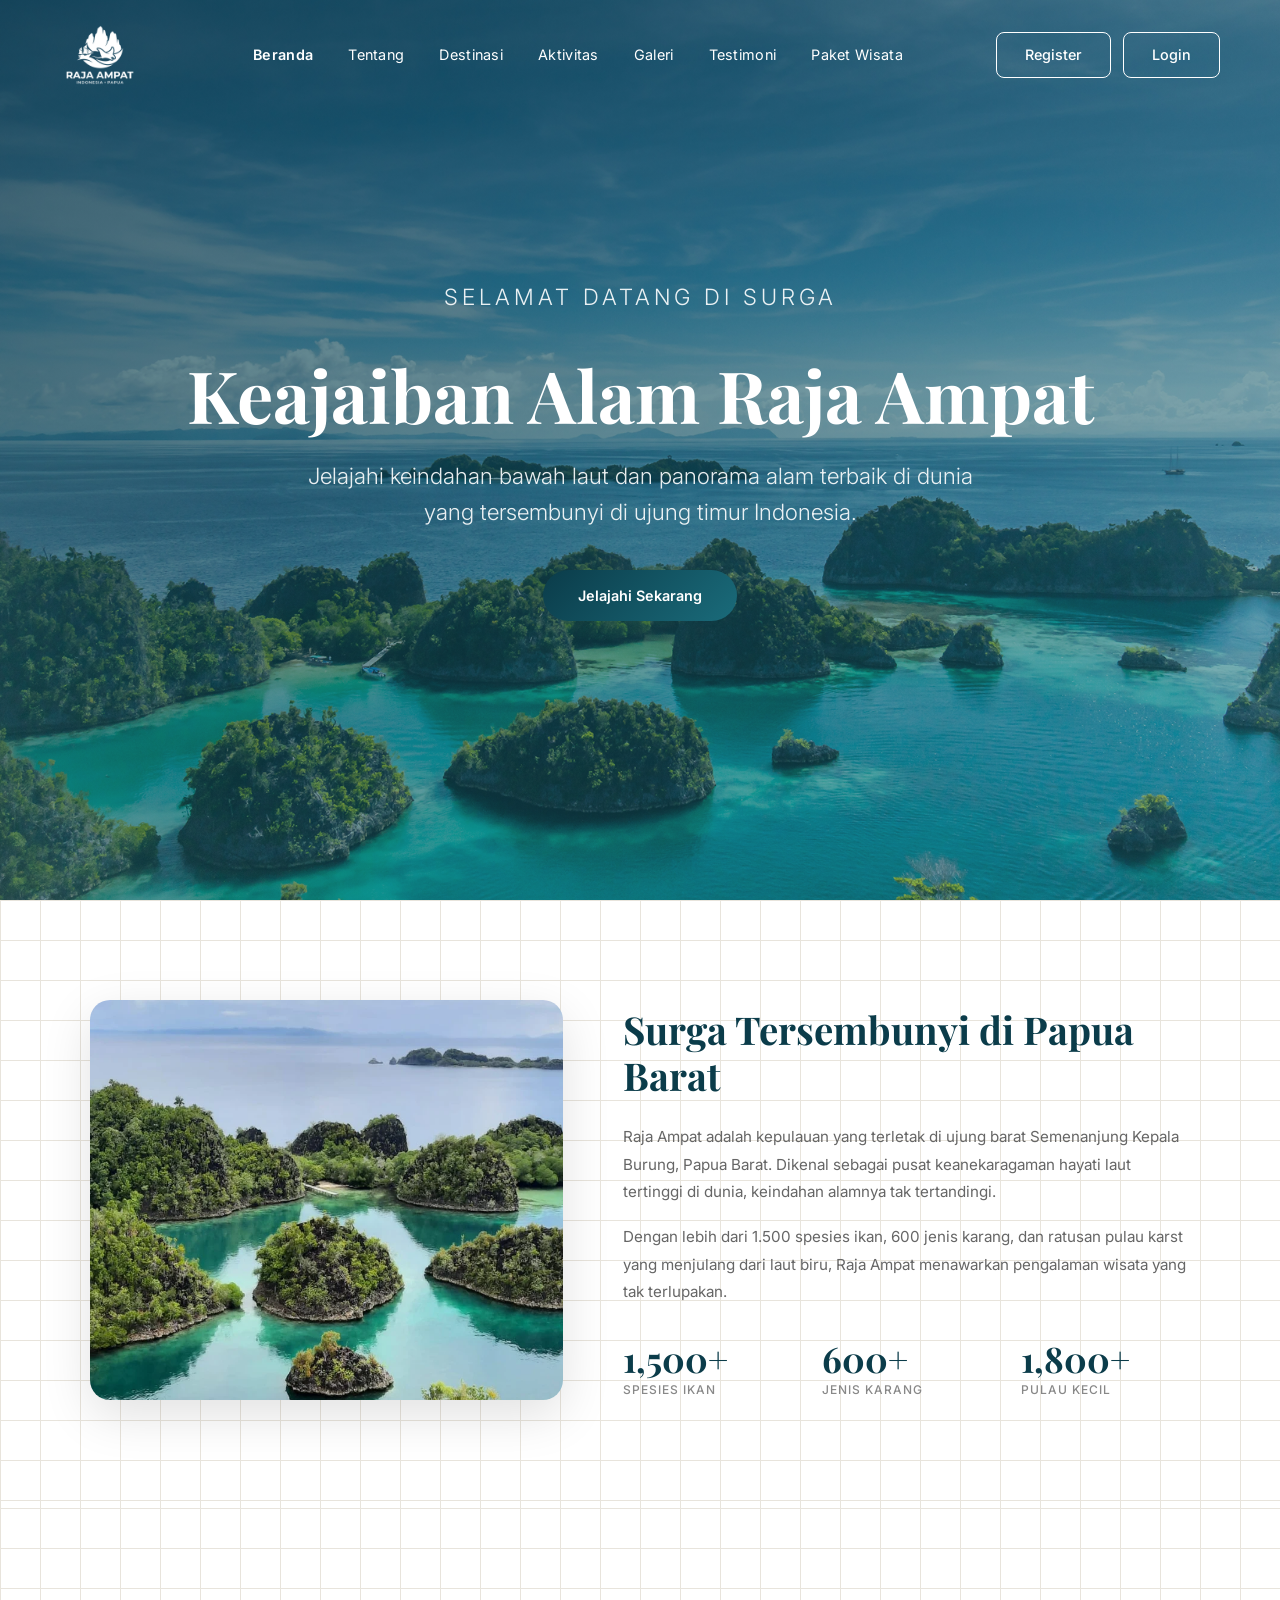
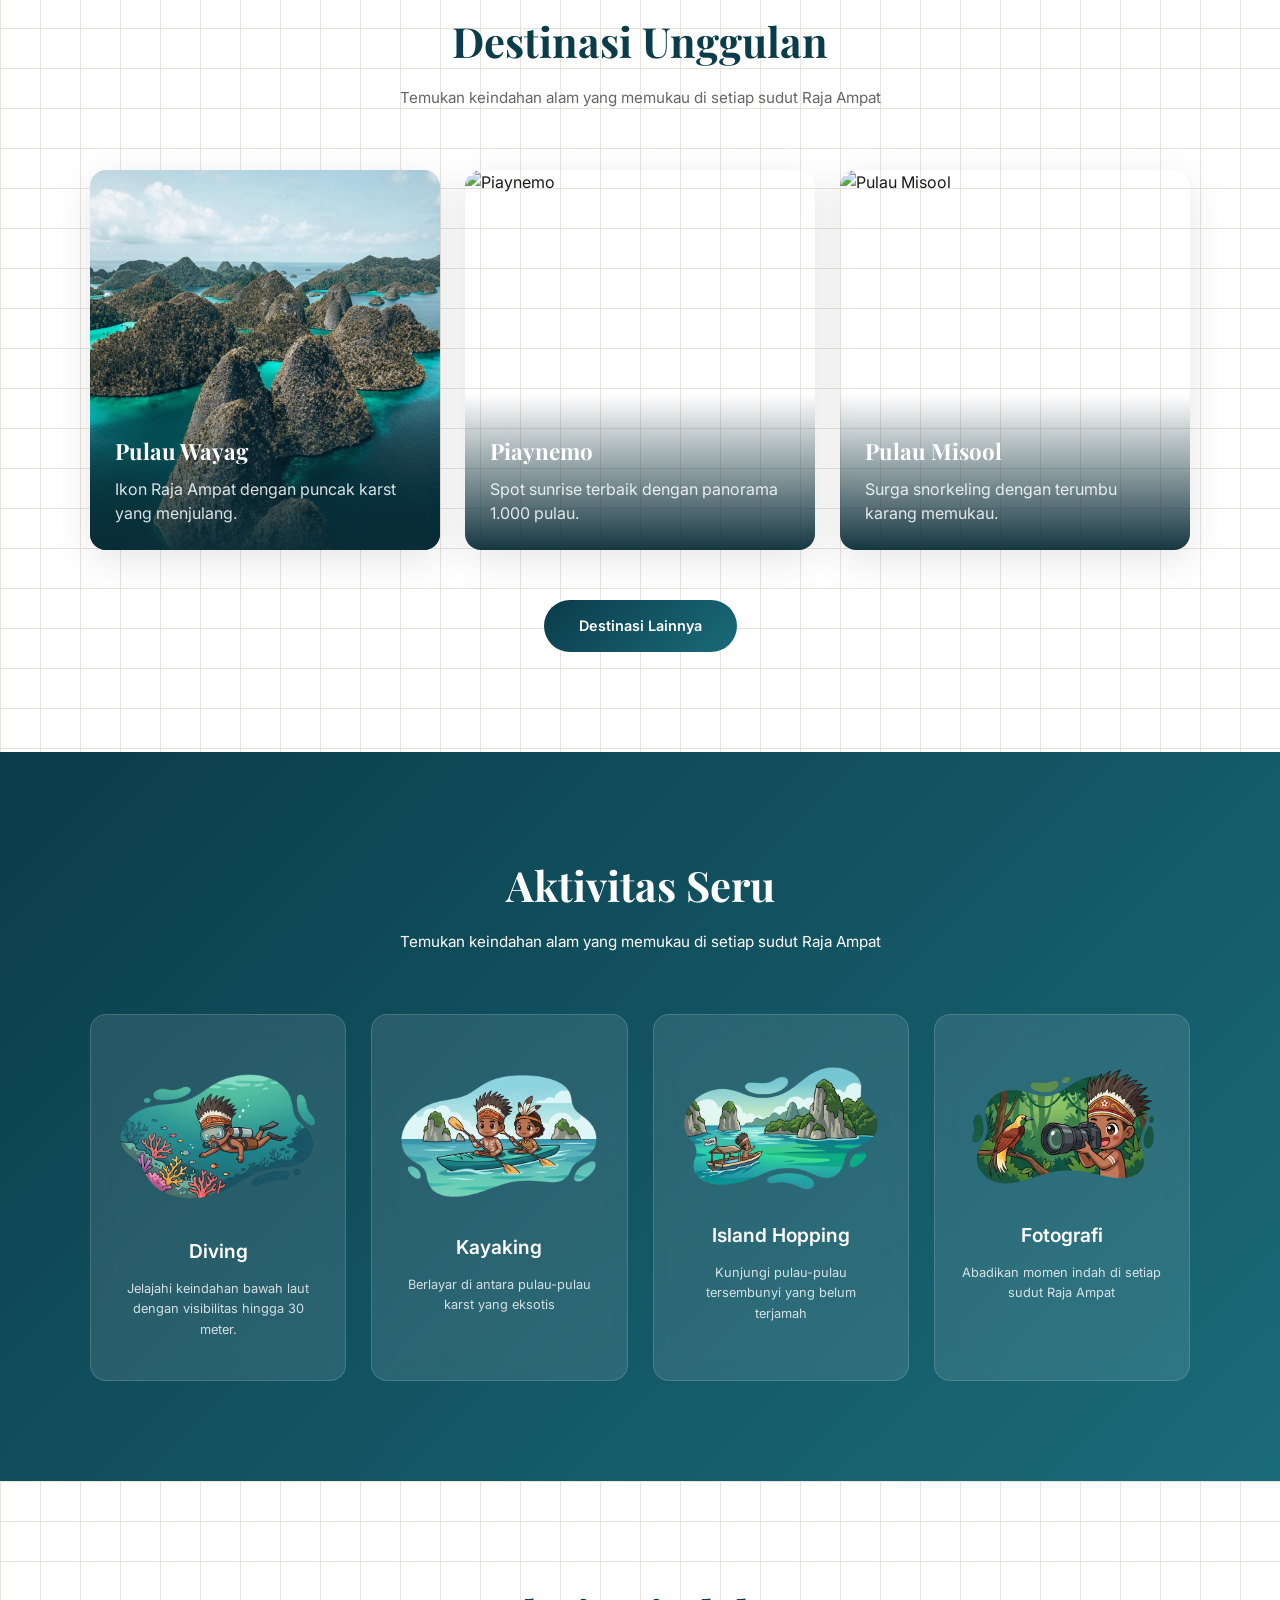
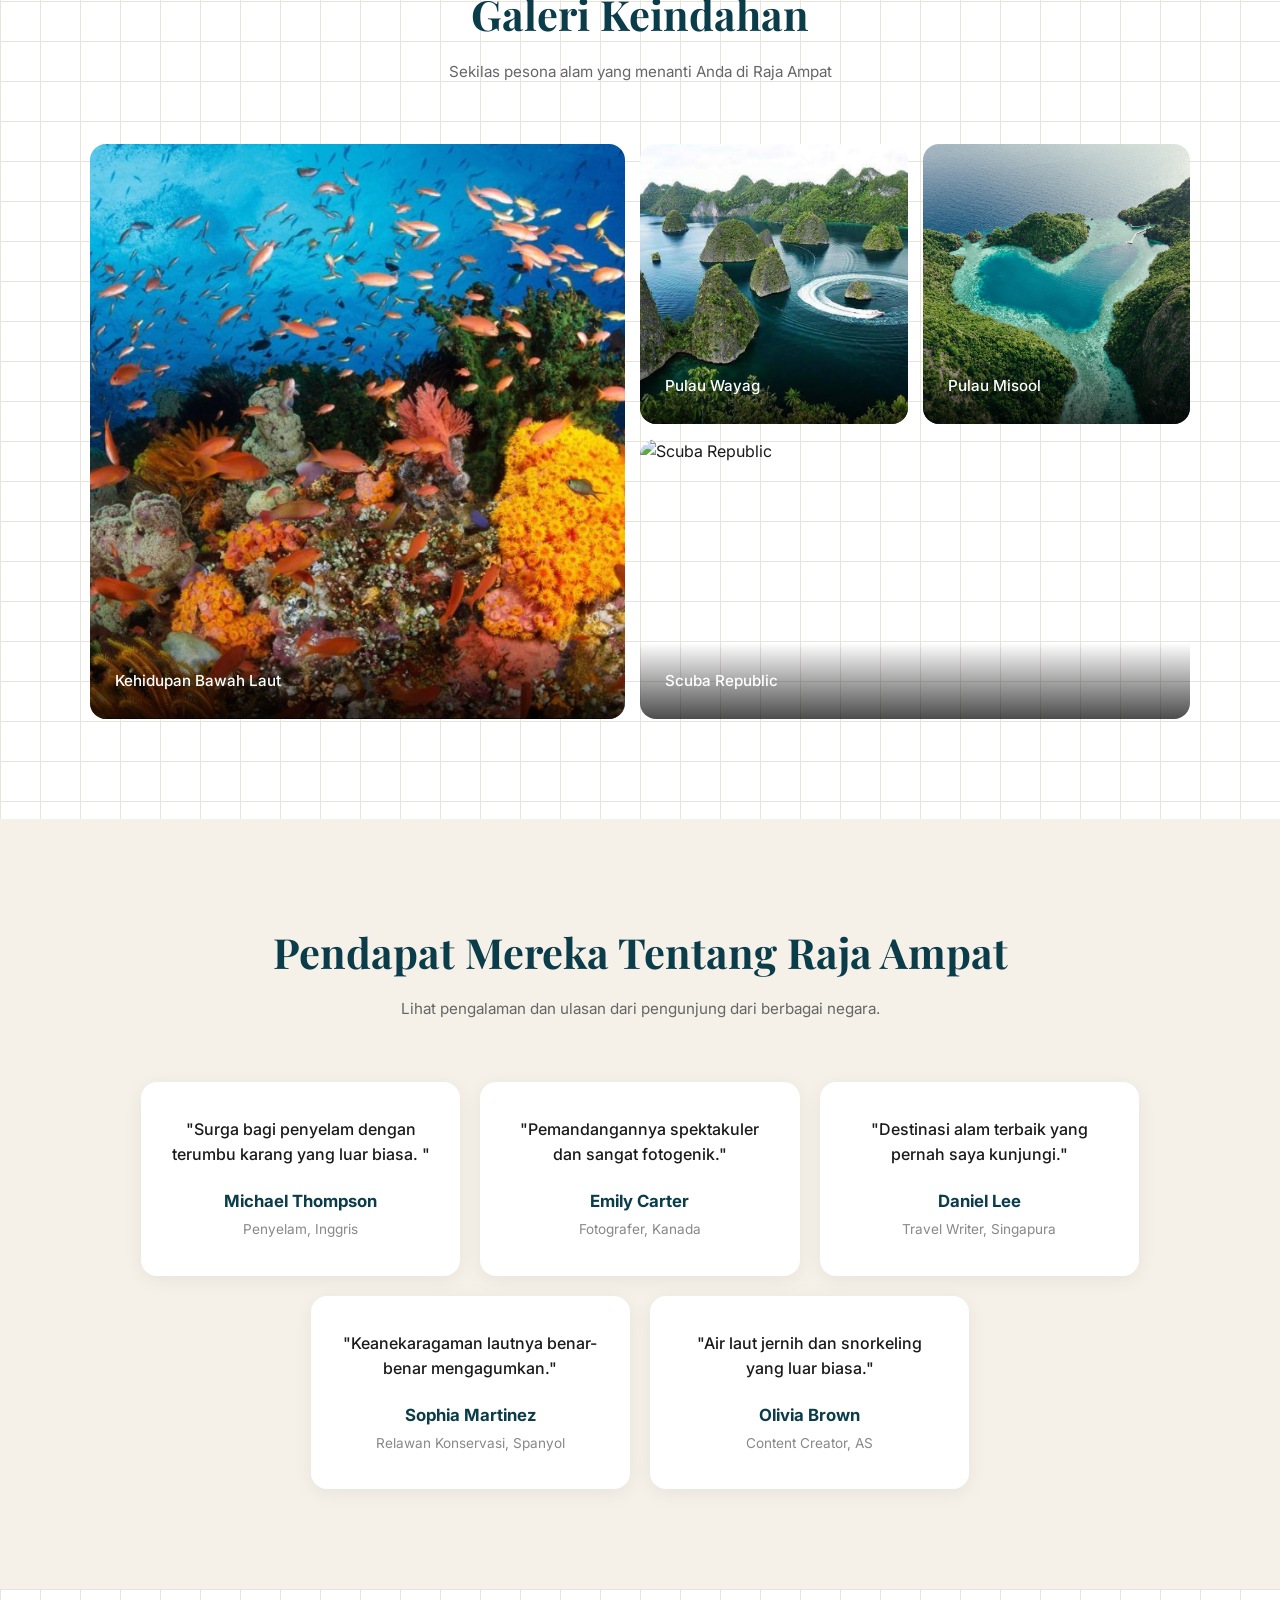
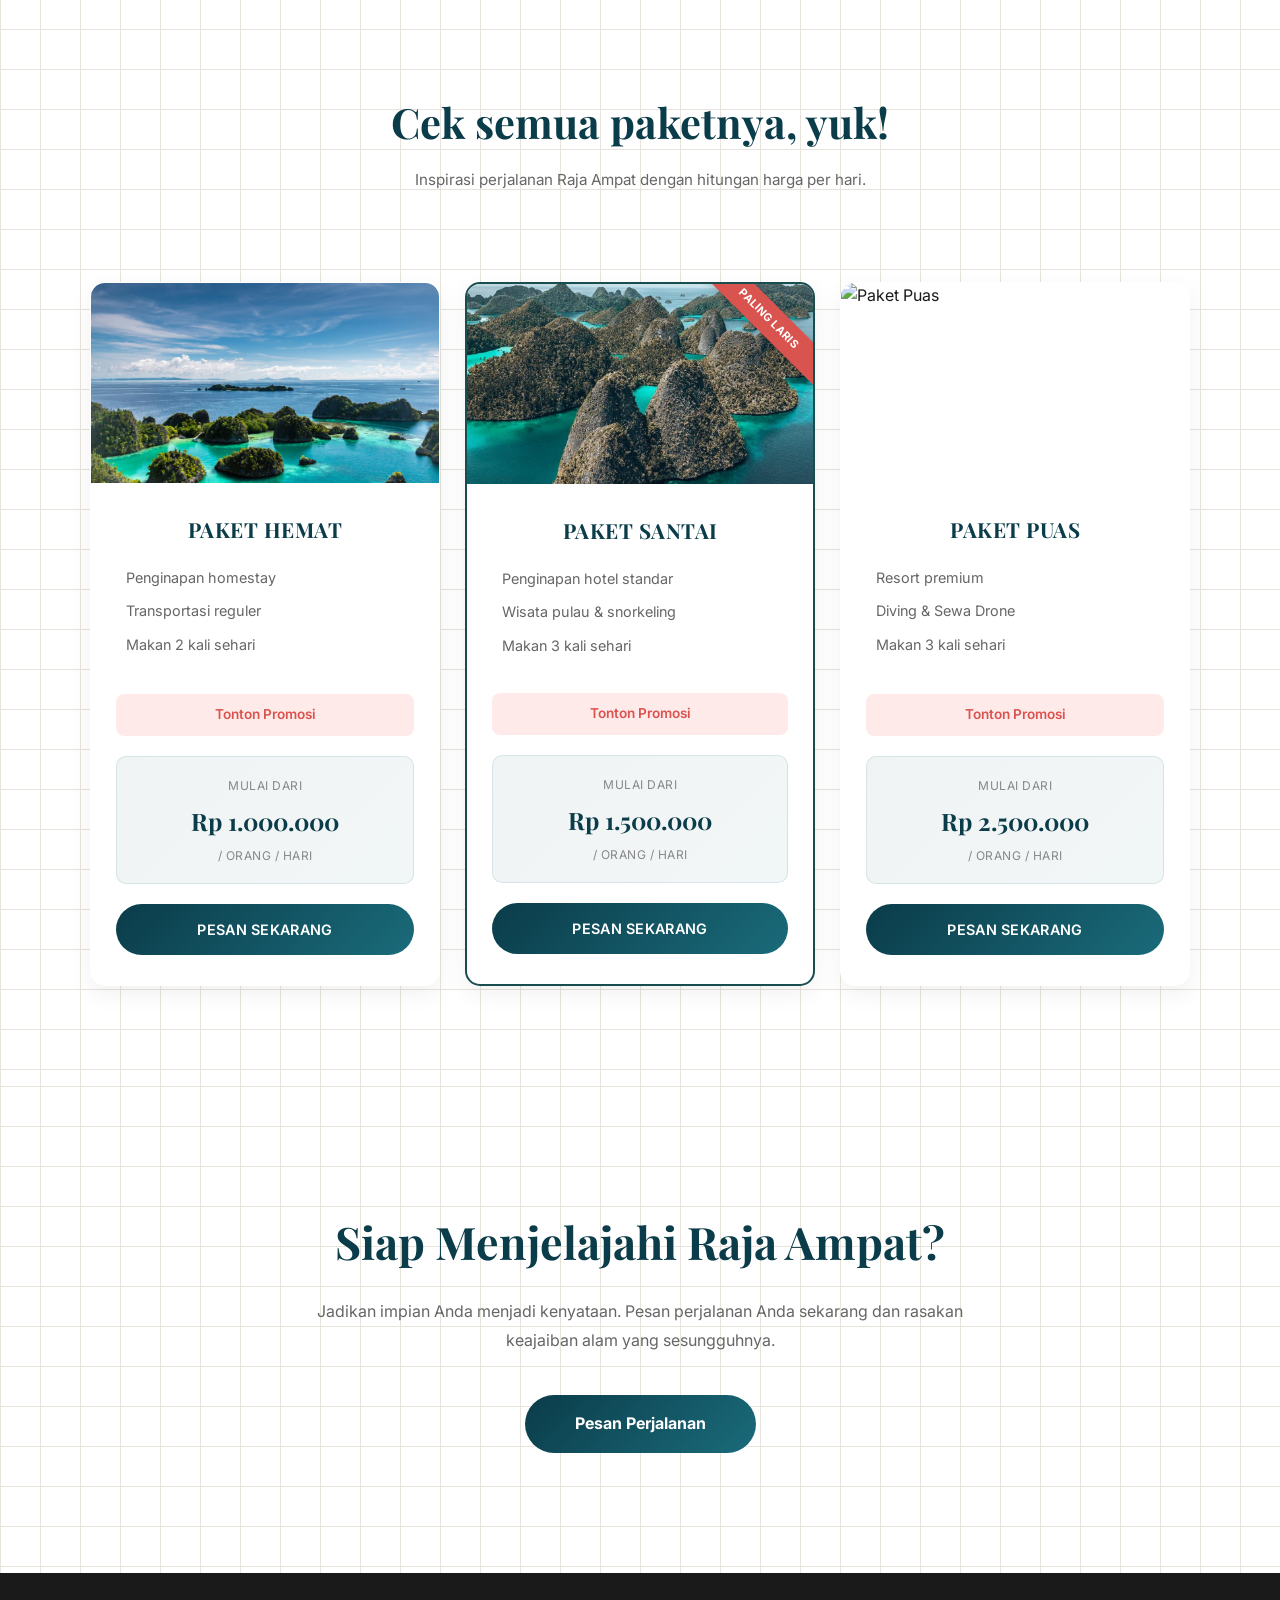
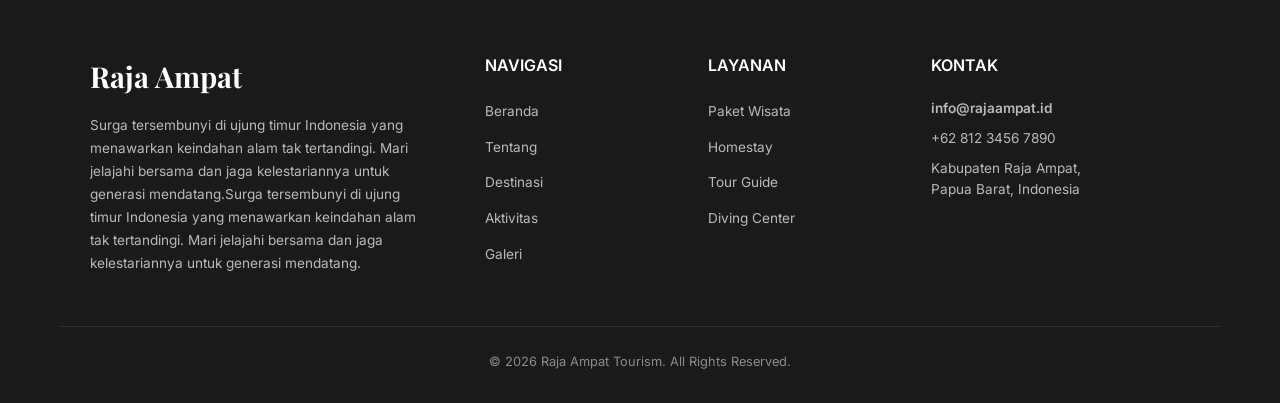
==== commit 144c8a07: "feat: menambah scrollspy dan memperbaiki responsivitas" ====
--- a/index.html
+++ b/index.html
@@ -19,12 +19,13 @@
         </div>
 
         <ul class="nav-links" id="navLinks">
-            <li><a href="#beranda" class="active">Beranda</a></li>
+            <li><a href="#beranda">Beranda</a></li>
             <li><a href="#tentang">Tentang</a></li>
             <li><a href="#destinasi">Destinasi</a></li>
             <li><a href="#aktivitas">Aktivitas</a></li>
             <li><a href="#galeri">Galeri</a></li>
-            <li><a href="#kontak">Kontak</a></li>
+            <li><a href="#testimoni">Testimoni</a></li>
+            <li><a href="#paket">Paket Wisata</a></li>
             <li class="nav-mobile-buttons" id="navMobileButtonsContainer">
                 <a href="./register.html" class="nav-btn nav-btn-mobile">Register</a>
                 <a href="./login.html" class="nav-btn nav-btn-mobile">Login</a>
@@ -50,7 +51,7 @@
             <p class="hero-subtitle">Selamat Datang di Surga</p>
             <h1>Keajaiban Alam Raja Ampat</h1>
             <p>Jelajahi keindahan bawah laut dan panorama alam terbaik di dunia yang tersembunyi di ujung timur Indonesia.</p>
-            <a href="#destinasi" class="btn-primary">Jelajahi Sekarang</a>
+            <a href="#paket" class="btn-primary">Jelajahi Sekarang</a>
         </div>
     </section>
 
@@ -348,7 +349,7 @@
     </section>
 
     <!-- FOOTER -->
-    <footer class="footer" id="kontak">
+    <footer class="footer">
         <div class="footer-grid">
             <div class="footer-brand">
                 <h3>Raja Ampat</h3>
@@ -387,6 +388,7 @@
 
     <script src="./assets/js/navbar.js"></script>
     <script src="./assets/js/auth.js"></script>
+    <script src="./assets/js/scrollspy.js"></script>
 </body>
 
 </html>
--- a/assets/css/index.css
+++ b/assets/css/index.css
@@ -1085,6 +1085,7 @@
     .stats-grid { gap: 20px; }
     .destinations-grid { grid-template-columns: 1fr; }
     .activities-grid { grid-template-columns: 1fr; }
+    .package-grid { grid-template-columns: 1fr; }
     .gallery-grid { grid-template-columns: 1fr; grid-auto-rows: clamp(220px, 30vw, 280px); }
     .gallery-item.large,
     .gallery-item.wide { grid-column: span 1; grid-row: span 1; }
